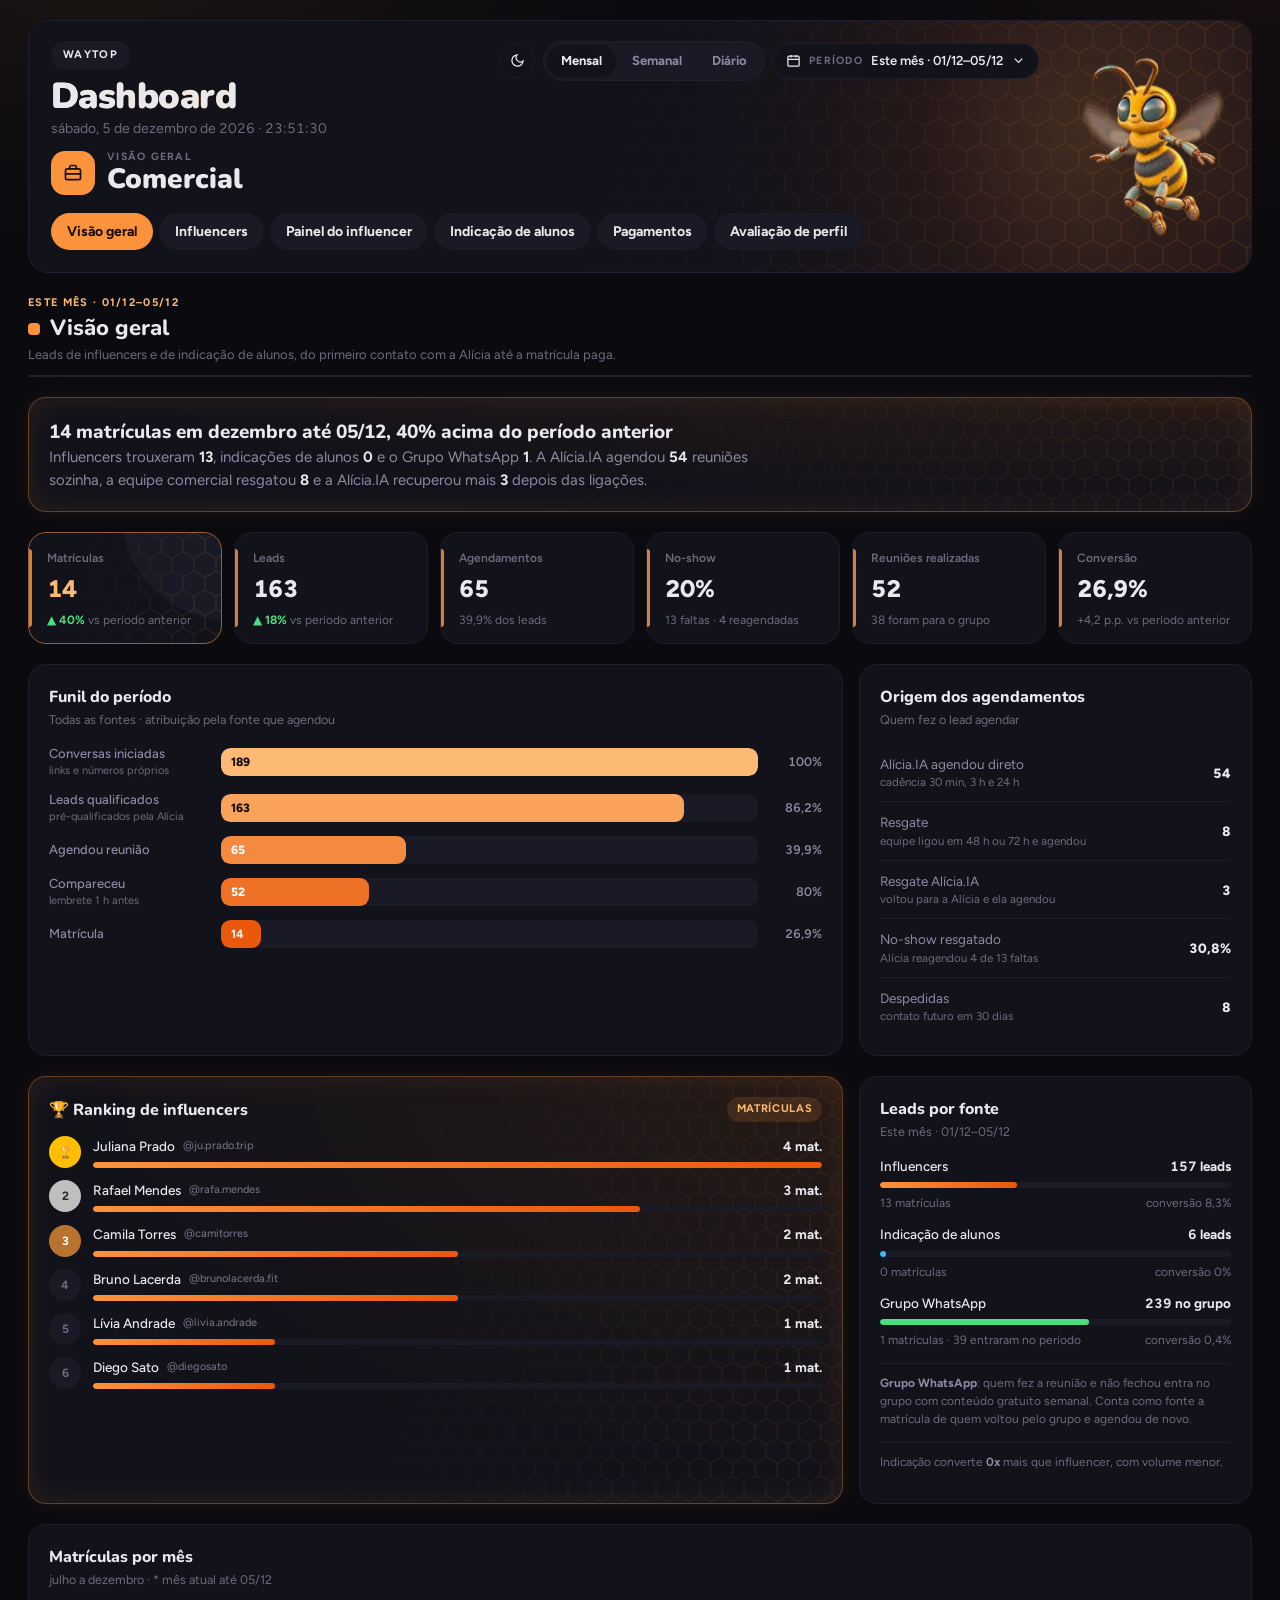
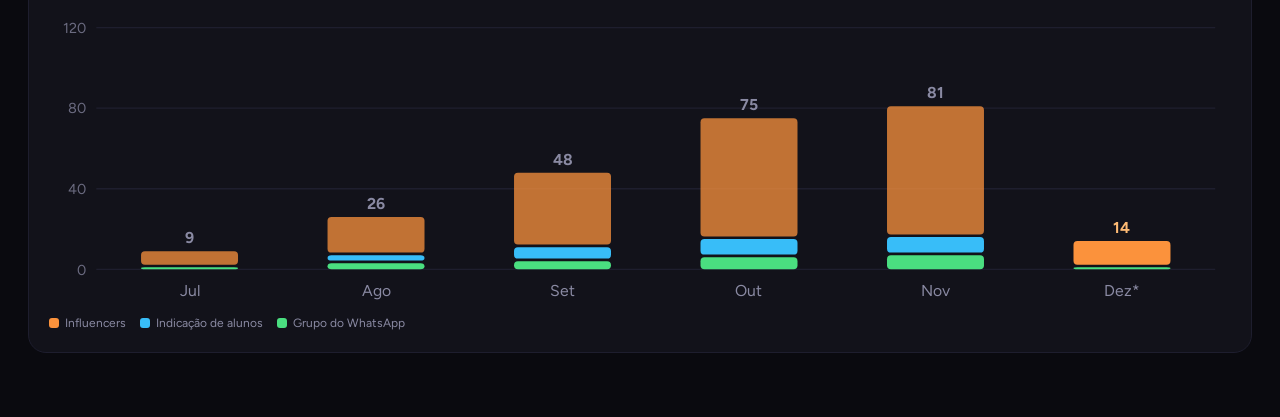
==== site/index.html @ 112ca5ef "Tema laranja: tom dos campos e da linha mais suave Co-Authored-By: Claude Opus 5.5 <noreply@anthropi" ====
<!doctype html>
<html lang="pt-BR">
<head>
<meta charset="utf-8">
<meta name="viewport" content="width=device-width,initial-scale=1">
<meta name="robots" content="noindex">
<title>Dashboard Comercial WAYTOP</title>
<link rel="stylesheet" href="https://fonts.googleapis.com/css2?family=Figtree:wght@400;500;600;700;800&family=Nunito:wght@700;800;900&display=swap">
<style>
/* Padrão do New Dashboard CDT v2 ("Painéis de gestão"), na variante laranja
   da seção Lista de Cobrança: paleta mel com laranja, Figtree (UI e números)
   + Nunito (títulos), cards brancos de 18px que sobem 3px no hover,
   hero com círculo decorativo e a Beerobot no canto direito.
   Modo dia: laranja escuro da primeira versão (padrão). Modo noite: lilás, pelo botão. */
:root{
  /* Modo dia: visual da primeira versão (escuro com laranja); fontes Figtree + Nunito nos dois modos */
  --bg:#0a0a0f; --card:#12121a; --card-2:#0f0f16; --fg:#e8e8ed; --ink:#e8e8ed;
  --muted:#6b6b80; --muted-2:#8a8aa3; --border:#1e1e2e; --border-2:#262638; --secondary:#1a1a26;
  --accent:#fb923c; --accent-2:#fdba74; --accent-deep:#ea580c; --on-accent:#1a0d00;
  --mel-1:#ffedd5; --mel-2:#fdba74; --mel-3:#fb923c; --mel-4:#f97316; --mel-5:#ea580c;
  --ok:#4ade80; --warn:#fbbf24; --bad:#f87171; --info:#38bdf8;
  --gold:hsl(45 100% 50%); --silver:hsl(0 0% 75%); --bronze:hsl(30 60% 45%);
  --shadow-lift:inset 0 0 31px rgb(251 146 60 / .10),0 0 24px rgb(251 146 60 / .10);
  --f-ui:'Figtree',system-ui,-apple-system,sans-serif;
  --f-display:'Nunito','Figtree',system-ui,sans-serif;
  --f-mono:'Figtree',system-ui,sans-serif;
  --glow-rgb:251 146 60; --glow2-rgb:234 88 12;
  --field-bg:color-mix(in srgb,var(--accent) 4%,var(--card-2)); --field-border:color-mix(in srgb,var(--accent) 14%,var(--border-2)); --row-hover:color-mix(in srgb,var(--accent) 7%,var(--secondary));
  color-scheme:dark;
}
/* (lilás) */
:root[data-theme="dark"]{
  --glow-rgb:167 139 250; --glow2-rgb:124 58 237;
  --field-bg:#181425; --field-border:#352d50; --row-hover:#1e1930;
  /* Modo noite: lilás */
  --bg:#0c0a12; --card:#14111d; --card-2:#181425; --fg:#f5f2fb; --ink:#e4d8ff;
  --muted:#a39cb8; --muted-2:#bdb6d2; --border:#2a2440; --border-2:#352d50; --secondary:#1e1930;
  --accent:#a78bfa; --accent-2:#c4b5fd; --accent-deep:#7c3aed; --on-accent:#1b1033;
  --mel-1:#ede9fe; --mel-2:#c4b5fd; --mel-3:#a78bfa; --mel-4:#8b5cf6; --mel-5:#7c3aed;
  --ok:#4ade80; --warn:#fbbf24; --bad:#f87171; --info:#38bdf8;
  --shadow-lift:0 18px 40px -18px rgba(0,0,0,.8),0 0 0 1px rgb(167 139 250 / .24),0 0 32px -8px rgb(167 139 250 / .28);
  color-scheme:dark}
*{box-sizing:border-box}
html,body{background:var(--bg)}
body{margin:0;color:var(--fg);font-family:var(--f-ui);font-size:15px;line-height:1.5;-webkit-font-smoothing:antialiased;overflow-x:hidden}
button,select{font:inherit;color:inherit}
:focus-visible{outline:3px solid var(--accent);outline-offset:3px}
.mono{font-family:var(--f-mono);font-variant-numeric:tabular-nums}

.page{max-width:1280px;margin:0 auto;padding-block:20px 64px;padding-left:max(16px,env(safe-area-inset-left,0px));padding-right:max(16px,env(safe-area-inset-right,0px));display:flex;flex-direction:column;gap:22px}
@media(min-width:640px){.page{padding-left:max(28px,env(safe-area-inset-left,0px));padding-right:max(28px,env(safe-area-inset-right,0px))}}
.wrap{display:flex;flex-direction:column;gap:20px}

/* ===== Hero (cabeçalho) ===== */
.hero-top{position:relative;background:var(--card);border:1px solid var(--border);border-radius:20px;padding:20px 22px;display:flex;flex-direction:column;gap:18px}
.hero-bg{position:absolute;inset:0;border-radius:20px;overflow:hidden;pointer-events:none;z-index:0}
.hero-bg::after{content:"";position:absolute;right:-260px;top:-300px;width:820px;height:820px;border-radius:50%;background:radial-gradient(closest-side,rgb(var(--glow-rgb) / .22),rgb(var(--glow2-rgb) / .09) 45%,rgb(var(--glow2-rgb) / .03) 70%,transparent 100%);pointer-events:none}
/* Favo (colmeia) do Dashboard CDT: hexágonos pintados na cor do brilho, sumindo à esquerda */
.hero-bg::before,.card.hot::before,.kpi.acc::after{content:"";position:absolute;inset:0;pointer-events:none;z-index:0;border-radius:inherit;
  -webkit-mask-image:var(--favo),linear-gradient(105deg,transparent 45%,#000 90%);mask-image:var(--favo),linear-gradient(105deg,transparent 45%,#000 90%);
  -webkit-mask-size:28px 48.5px,100% 100%;mask-size:28px 48.5px,100% 100%;-webkit-mask-composite:source-in;mask-composite:intersect}
.hero-bg::before{background-color:rgb(var(--glow-rgb) / .16)}
.card.hot::before{background-color:rgb(var(--glow-rgb) / .14);-webkit-mask-size:22px 38px,100% 100%;mask-size:22px 38px,100% 100%}
.kpi.acc::after{background-color:rgb(var(--glow-rgb) / .22);-webkit-mask-image:var(--favo),linear-gradient(100deg,transparent 25%,#000 95%);mask-image:var(--favo),linear-gradient(100deg,transparent 25%,#000 95%);-webkit-mask-size:22px 38px,100% 100%;mask-size:22px 38px,100% 100%}
.card.hot>*,.kpi.acc>*{position:relative;z-index:1}
:root{--favo:url("data:image/svg+xml,%3Csvg xmlns='http://www.w3.org/2000/svg' width='28' height='48.5' viewBox='0 0 28 48.5'%3E%3Cpath d='M14 0l14 8.08v16.17L14 32.33 0 24.25V8.08z M14 32.33v16.17' fill='none' stroke='%23000' stroke-width='1'/%3E%3C/svg%3E")}
body{background:radial-gradient(900px 520px at 8% -8%,rgb(var(--glow-rgb) / .08),transparent 62%),radial-gradient(760px 460px at 100% -4%,rgb(var(--glow2-rgb) / .06),transparent 60%),var(--bg);background-attachment:fixed}
.hero-title{background:linear-gradient(100deg,var(--mel-1),var(--mel-3) 45%,var(--mel-4));-webkit-background-clip:text;background-clip:text;color:transparent}
.hero-top>*:not(.hero-bg):not(.mascote){position:relative;z-index:1}
.hero-top>.hero-row:not(.x){z-index:3}
.hero-top>.mascote{position:absolute;right:10px;top:16px;height:118px;aspect-ratio:319/394;z-index:1;pointer-events:none;filter:drop-shadow(0 10px 14px rgb(0 0 0 / .18));user-select:none}
@media(min-width:640px){.hero-top>.mascote{right:16px;top:14px;height:160px}}
@media(min-width:1024px){.hero-top>.mascote{right:24px;top:calc(50% - 92px);height:184px}}
.hero-row{display:flex;flex-direction:column;gap:14px;padding-right:96px}
@media(min-width:640px){.hero-row{padding-right:150px}}
@media(min-width:1180px){.hero-row{flex-direction:row;justify-content:space-between;align-items:flex-start;padding-right:190px}}
.brandtag{align-self:flex-start;display:inline-flex;align-items:center;gap:8px;border-radius:14px;background:var(--secondary);padding:6px 12px;font-size:11px;font-weight:700;letter-spacing:.12em;text-transform:uppercase;color:var(--ink)}
.hero-title{margin:8px 0 2px;font-family:var(--f-display);font-weight:900;font-size:clamp(1.5rem,4vw,2.25rem);letter-spacing:-.015em;line-height:1.08;color:var(--ink)}
.hero-sub{margin:0;color:var(--muted);font-size:14px}.tabnum{font-variant-numeric:tabular-nums}
.hero-unit{margin-top:12px;display:flex;align-items:center;gap:12px;min-width:0}
.hu-ico{width:44px;height:44px;flex:none;display:grid;place-items:center;border-radius:14px;background:var(--accent);color:var(--on-accent)}.hu-ico svg{width:20px;height:20px}
.hu-txt{display:flex;flex-direction:column;min-width:0}.hu-txt small{font-size:10.5px;font-weight:700;letter-spacing:.12em;text-transform:uppercase;color:var(--muted);line-height:1}
.hu-txt b{font-family:var(--f-display);font-weight:900;line-height:1.15;color:var(--fg);font-size:clamp(1.25rem,2.6vw,1.75rem)}
.hero-actions{display:flex;flex-wrap:wrap;gap:8px;align-items:center}
.btn{display:inline-flex;align-items:center;gap:6px;height:36px;padding:0 14px;border-radius:999px;border:1px solid var(--border);background:var(--card);font-size:13px;font-weight:600;cursor:pointer}
.btn:hover{background:var(--secondary)}
.btn svg{width:15px;height:15px}
.navpills{display:flex;gap:6px;overflow-x:auto;margin:0 -4px;padding:0 4px 2px}
@media(min-width:1024px){.navpills{margin-right:190px}}
.navpills a{padding:8px 16px;border-radius:999px;font-size:14px;font-weight:700;white-space:nowrap;text-decoration:none;background:var(--secondary);color:var(--ink);transition:background .15s}
.navpills a:hover{background:color-mix(in srgb,var(--accent) 20%,var(--secondary))}
.navpills a.on{background:var(--accent);color:var(--on-accent)}

.demo{display:flex;align-items:center;gap:10px;flex-wrap:wrap;border:1px dashed color-mix(in srgb,var(--warn) 60%,transparent);background:color-mix(in srgb,var(--warn) 8%,transparent);color:var(--warn);border-radius:14px;padding:8px 14px;font-size:13px}
.demo b{font-size:11px;letter-spacing:.12em;text-transform:uppercase}

/* ===== Cabeçalho de bloco ===== */
.head{display:flex;justify-content:space-between;align-items:flex-end;gap:10px;flex-wrap:wrap;border-bottom:2px solid var(--border);padding-bottom:10px}
.eyebrow{font-size:11px;font-weight:700;letter-spacing:.12em;text-transform:uppercase;color:var(--accent-2)}
h1{margin:4px 0 0;display:flex;align-items:center;gap:10px;font-family:var(--f-display);font-weight:800;font-size:22px;line-height:1.15;text-wrap:balance;color:var(--fg)}
h1::before{content:"";width:12px;height:12px;border-radius:4px;background:var(--accent);flex:none}
.sub{color:var(--muted);margin:4px 0 0;font-size:13px}
.pill-tabs{display:inline-flex;gap:2px;background:var(--secondary);border-radius:999px;padding:3px}
.pill-tabs button{background:none;border:0;font-size:13px;font-weight:700;padding:6px 14px;border-radius:999px;color:var(--ink);cursor:pointer}
.pill-tabs button.on{background:var(--accent);color:var(--on-accent)}

/* ===== Cards ===== */
.card{position:relative;overflow:hidden;background:var(--card);border:1px solid var(--border);border-radius:18px;padding:20px;min-width:0;transition:border-color .18s ease,box-shadow .18s ease}
.card:hover{border-color:var(--accent);box-shadow:var(--shadow-lift)}
.card.hot{border-color:color-mix(in srgb,var(--accent) 35%,transparent);box-shadow:inset 0 0 31px color-mix(in srgb,var(--accent) 10%,transparent),0 0 24px color-mix(in srgb,var(--accent) 8%,transparent);background:radial-gradient(ellipse at top right,color-mix(in srgb,var(--accent) 13%,transparent) 0%,var(--card) 70%)}
.card-h{display:flex;align-items:center;justify-content:space-between;gap:12px;margin-bottom:14px;flex-wrap:wrap}
.card-h h2{margin:0;display:flex;align-items:center;gap:8px;font-family:var(--f-display);font-size:16px;font-weight:800}
.card-h p{margin:2px 0 0;font-size:12.5px;color:var(--muted)}
.tag{font-size:11px;font-weight:700;letter-spacing:.06em;text-transform:uppercase;padding:4px 10px;border-radius:999px;background:var(--secondary);color:var(--ink);white-space:nowrap}
.tag.acc{background:color-mix(in srgb,var(--accent) 14%,transparent);color:var(--accent-2)}
.tag.ok{background:color-mix(in srgb,var(--ok) 14%,transparent);color:var(--ok)}
.tag.warn{background:color-mix(in srgb,var(--warn) 16%,transparent);color:var(--warn)}
.tag.bad{background:color-mix(in srgb,var(--bad) 14%,transparent);color:var(--bad)}

.grid{display:grid;gap:16px;grid-template-columns:1fr}
@media(min-width:720px){.g2{grid-template-columns:1fr 1fr}.g3{grid-template-columns:repeat(3,1fr)}}
@media(min-width:1080px){.g-main{grid-template-columns:1.35fr .65fr}.g-main-r{grid-template-columns:.8fr 1.2fr}}

/* ===== KPI card ===== */
@keyframes fade-slide-up{from{opacity:.001;transform:translateY(8px)}to{opacity:1;transform:none}}
.kpis{display:grid;gap:12px;grid-template-columns:repeat(2,minmax(0,1fr))}
@media(min-width:720px){.kpis{grid-template-columns:repeat(3,minmax(0,1fr))}}
@media(min-width:1080px){.kpis.six{grid-template-columns:repeat(6,minmax(0,1fr))}}
.kpi{position:relative;overflow:hidden;background:var(--card);border:1px solid var(--border);border-radius:18px;padding:16px 16px 14px 18px;display:flex;flex-direction:column;gap:4px;min-width:0;transition:transform .18s ease,box-shadow .18s ease,border-color .18s ease}
.kpi::before{content:"";position:absolute;left:0;top:16px;bottom:16px;width:3px;border-radius:0 3px 3px 0;background:var(--accent);opacity:.85}
.kpi:hover{transform:translateY(-3px);border-color:var(--accent);box-shadow:var(--shadow-lift)}
.kpi .l{font-size:12px;font-weight:600;color:var(--muted)}
.kpi .v{font-family:var(--f-mono);font-size:24px;font-weight:800;letter-spacing:-.01em;font-variant-numeric:tabular-nums;color:var(--fg)}
.kpi .d{font-size:12px;color:var(--muted)}
.kpi .d .up{color:var(--ok);font-weight:700}.kpi .d .dn{color:var(--bad);font-weight:700}
.kpi.acc{background:radial-gradient(circle at 105% -20%,var(--secondary) 0 45%,transparent 46%),var(--card);border-color:color-mix(in srgb,var(--accent) 55%,var(--border))}
.kpi.acc .v{color:var(--accent-2)}
@media(prefers-reduced-motion:no-preference){.kpi{animation:fade-slide-up .5s ease both}}

/* Destaque do mês */
.hero{display:flex;flex-direction:column;gap:6px}
.hero h2{margin:0;font-family:var(--f-display);font-size:19px;font-weight:800;text-wrap:balance}
.hero p{margin:0;color:var(--muted-2);max-width:72ch}
.hero p b{color:var(--fg);font-weight:700}

/* ===== Ranking (UnitRankingCard) ===== */
.rank{display:flex;flex-direction:column;gap:12px}
.row{display:flex;align-items:center;gap:12px}
.pos{flex:0 0 32px;height:32px;border-radius:50%;display:grid;place-items:center;font-size:12px;font-weight:700;background:var(--secondary);color:var(--muted)}
.pos.g{background:var(--gold);color:#3a2a00}.pos.s{background:var(--silver);color:#2a2a2a}.pos.b{background:var(--bronze);color:#fff}
.rbody{flex:1;min-width:0}
.line{display:flex;align-items:center;justify-content:space-between;gap:8px;margin-bottom:6px}
.name{display:flex;align-items:center;gap:8px;min-width:0;font-size:13.5px;font-weight:500}
.name .n{white-space:nowrap;overflow:hidden;text-overflow:ellipsis}
.name .h{font-size:11px;color:var(--muted);white-space:nowrap}
.val{font-family:var(--f-mono);font-variant-numeric:tabular-nums;font-size:13.5px;font-weight:700;white-space:nowrap}
.bar{height:6px;border-radius:999px;background:var(--secondary);overflow:hidden}
.bar i{display:block;height:100%;border-radius:999px;background:linear-gradient(90deg,var(--mel-3),var(--mel-5))}
.bar i.alt{background:var(--info)}.bar i.grp{background:var(--ok)}

/* ===== Funil ===== */
.funnel{display:flex;flex-direction:column;gap:10px}
.fstep{display:grid;grid-template-columns:minmax(0,160px) 1fr auto;gap:12px;align-items:center}
.fstep .fl{font-size:13px;color:var(--muted-2);font-weight:500}
.fstep .fl small{display:block;font-size:11px;color:var(--muted);font-weight:400}
.fstep .fb{height:28px;background:var(--secondary);border-radius:9px;overflow:hidden;position:relative}
.fstep .fb i{position:absolute;inset:0 auto 0 0;border-radius:9px;background:linear-gradient(90deg,var(--mel-5),var(--mel-3))}
.fstep .fb em{position:absolute;left:10px;top:50%;transform:translateY(-50%);font-style:normal;font-size:12px;font-weight:800;color:#ffffff}
.fstep .fv{font-size:12.5px;font-weight:600;color:var(--muted-2);min-width:52px;text-align:right;font-variant-numeric:tabular-nums}
@media(max-width:520px){.fstep{grid-template-columns:1fr auto}.fstep .fb{grid-column:1/-1;order:3}}

.stat-list{display:flex;flex-direction:column}
.stat-list .it{display:flex;justify-content:space-between;align-items:center;gap:10px;padding:10px 0;border-bottom:1px solid var(--border);font-size:13.5px}
.stat-list .it:last-child{border-bottom:0}
.stat-list .it span{color:var(--muted-2)}
.stat-list .it small{display:block;font-size:11.5px;color:var(--muted)}
.stat-list .it b{font-weight:800}

.tbl-wrap{overflow-x:auto;margin:0 -4px}
table{width:100%;border-collapse:collapse;font-size:13px;min-width:620px}
th{font-size:11px;letter-spacing:.08em;text-transform:uppercase;color:var(--muted);font-weight:700;text-align:left;padding:8px;border-bottom:2px solid var(--border);white-space:nowrap}
td{padding:10px 8px;border-bottom:1px solid var(--border);vertical-align:middle}
td.num,th.num{text-align:right;font-variant-numeric:tabular-nums}
tr:last-child td{border-bottom:0}
tbody tr:hover td{background:color-mix(in srgb,var(--row-hover) 60%,transparent)}
tfoot td{border-top:2px solid var(--border);font-weight:800}
.who b{display:block;font-weight:600}.who small{font-size:11px;color:var(--muted)}

.chart svg{width:100%;height:auto;display:block}
.legend{display:flex;gap:14px;flex-wrap:wrap;font-size:12px;color:var(--muted-2);margin-top:8px}
.legend i{display:inline-block;width:10px;height:10px;border-radius:3px;margin-right:6px;vertical-align:-1px}

.chk{display:flex;flex-direction:column;gap:8px}
.ia .card-h h2 .ia-ic{display:inline-grid;place-items:center;width:24px;height:24px;border-radius:8px;background:var(--accent);color:var(--on-accent);font-size:13px}
.wk-nav{display:flex;align-items:center;gap:6px;background:var(--secondary);border:1px solid var(--border);border-radius:999px;padding:3px}
.wk-nav button{width:28px;height:28px;border-radius:999px;border:0;background:transparent;color:var(--fg);font-size:18px;line-height:1;cursor:pointer}
.wk-nav button:hover:not(:disabled){background:var(--card)}.wk-nav button:disabled{opacity:.3;cursor:default}
.wk-nav span{font-size:12.5px;font-weight:700;min-width:104px;text-align:center;font-variant-numeric:tabular-nums}
.ia-grid{display:grid;gap:22px}@media(min-width:960px){.ia-grid{grid-template-columns:1fr 1fr}}
.ia-sub{font-size:11px;font-weight:800;letter-spacing:.08em;text-transform:uppercase;color:var(--muted);margin-bottom:10px}
.ia-stats{display:grid;grid-template-columns:repeat(3,1fr);gap:8px}
.ia-stats .s{background:var(--card-2);border:1px solid var(--border);border-radius:12px;padding:10px 12px;min-width:0}
.ia-stats .s .l{display:block;font-size:11.5px;color:var(--muted)}
.ia-stats .s .v{display:block;font-family:var(--f-mono);font-size:20px;font-weight:800;font-variant-numeric:tabular-nums}
.ia-stats .s .d{display:block;font-size:11px;color:var(--muted)}
.up{color:var(--ok);font-weight:700}.dn{color:var(--bad);font-weight:700}
.ia-spark{display:flex;align-items:flex-end;gap:6px;height:84px;margin:14px 0 4px;padding-top:14px}
.ia-spark .b{flex:1;display:flex;flex-direction:column;align-items:center;gap:4px;height:100%;justify-content:flex-end;min-width:0}
.ia-spark .b i{display:block;flex:none;width:100%;max-width:34px;border-radius:6px 6px 3px 3px;background:var(--secondary);position:relative}
.ia-spark .b.cur i{background:var(--accent)}
.ia-spark .b i em{position:absolute;top:-15px;left:0;right:0;text-align:center;font-style:normal;font-size:10.5px;font-weight:700;color:var(--muted-2)}
.ia-spark .b span{font-size:10px;color:var(--muted)}
.ia-txt{display:flex;flex-direction:column;gap:8px;margin-top:12px}
.ia-txt p{margin:0;font-size:13.5px;line-height:1.55;color:var(--muted-2);padding-left:14px;border-left:2px solid var(--border-2)}
.ia-txt p b{color:var(--fg)}
.ia-txt p.k{border-left-color:var(--accent)}
.ia-tips{display:flex;flex-direction:column;gap:10px}
.tip{background:var(--card-2);border:1px solid var(--border);border-radius:14px;padding:12px 14px}
.tip .th{display:flex;align-items:center;justify-content:space-between;gap:8px;margin-bottom:6px;flex-wrap:wrap}
.tip .who{display:flex;align-items:center;gap:8px;font-size:12.5px;font-weight:700}
.tip .av{width:26px;height:26px;border-radius:50%;display:grid;place-items:center;font-size:11px;font-weight:800;background:color-mix(in srgb,var(--accent) 22%,transparent);color:var(--accent-2)}
.tip p{margin:0;font-size:13.5px;line-height:1.55;color:var(--muted-2)}
.tip p b{color:var(--fg)}
.tip .tf{display:flex;align-items:center;justify-content:space-between;gap:10px;margin-top:8px;font-size:11.5px;color:var(--muted)}
.tip .tf button{white-space:nowrap;border:1px solid var(--border-2);background:transparent;color:var(--muted-2);border-radius:999px;padding:4px 10px;font:inherit;font-weight:700;cursor:pointer}
.tip .tf button[aria-pressed="true"]{background:var(--accent);border-color:var(--accent);color:var(--on-accent)}
.chk .c{display:flex;align-items:center;gap:10px;font-size:13.5px;padding:10px 12px;background:var(--card-2);border:1px solid var(--border);border-radius:12px}
.chk .c .dot{width:8px;height:8px;border-radius:50%;flex:0 0 auto}
.chk .c .x{margin-left:auto;font-weight:700;font-size:12.5px}
.dot.ok{background:var(--ok)}.dot.warn{background:var(--warn)}.dot.bad{background:var(--bad)}

.ring{display:flex;align-items:center;gap:16px}
.ring svg{flex:0 0 auto}
.ring .rt b{display:block;font-family:var(--f-display);font-size:22px;font-weight:900}
.ring .rt span{font-size:12.5px;color:var(--muted-2)}

.av-form{display:grid;gap:12px 14px;grid-template-columns:1fr;align-items:start}@media(min-width:620px){.av-form{grid-template-columns:1fr 1fr}}@media(min-width:1000px){.av-form{grid-template-columns:repeat(4,1fr)}}
.av-form label{display:flex;flex-direction:column;gap:6px;font-size:12px;font-weight:600;color:var(--muted-2)}
.av-form label small{font-size:11px;font-weight:500;color:var(--muted)}
.av-form input{height:38px;background:var(--field-bg);border:1px solid var(--field-border);border-radius:10px;padding:0 12px;color:var(--fg);font:inherit;font-size:14px;font-weight:600}
.av-form input:focus{outline:2px solid var(--accent);outline-offset:1px;border-color:transparent}
.av-res{grid-column:1/-1;display:flex;align-items:center;gap:14px;flex-wrap:wrap;background:var(--card-2);border:1px dashed var(--border-2);border-radius:14px;padding:12px 14px;font-size:13px;color:var(--muted-2)}
.av-res .score{display:inline-grid;place-items:center;font-size:20px;line-height:1;padding:8px 12px}
.av-res .parts{display:flex;gap:14px;flex-wrap:wrap}.av-res .parts b{color:var(--fg)}
.av-res .act{margin-left:auto;display:flex;gap:8px}
.av-res .btn.pri{background:var(--accent);border-color:var(--accent);color:var(--on-accent)}
.av-res .btn:disabled{opacity:.45;cursor:default}
.x-del{border:0;background:transparent;color:var(--muted);cursor:pointer;font-size:16px;padding:0 4px}.x-del:hover{color:var(--bad)}
.login{display:flex;align-items:center;gap:10px;flex-wrap:wrap;background:var(--card);border:1px solid var(--border);border-radius:14px;padding:10px 14px}
.login label{font-size:13px;color:var(--muted-2);font-weight:600}
.login select{background:var(--secondary);border:1px solid var(--border);border-radius:999px;padding:6px 12px;font-size:13px;font-weight:600;max-width:100%}
.login .lk{font-size:12px;color:var(--muted);margin-left:auto}

.journey{display:flex;gap:4px;align-items:center}
.journey i{width:22px;height:6px;border-radius:99px;background:var(--secondary)}
.journey i.on{background:var(--accent)}
.journey i.lost{background:var(--bad)}

.score{display:inline-grid;place-items:center;width:38px;height:24px;border-radius:8px;font-size:12.5px;font-weight:800}
.ped-form{display:flex;gap:8px;flex-wrap:wrap;margin-bottom:10px}.ped-form input{flex:1 1 220px;height:38px;background:var(--field-bg);border:1px solid var(--field-border);border-radius:10px;padding:0 12px;color:var(--fg);font:inherit;font-size:14px;font-weight:600}
.ped-form input:focus{outline:2px solid var(--accent);outline-offset:1px;border-color:transparent}
.btn.pri{background:var(--accent);border-color:var(--accent);color:var(--on-accent)}.btn:disabled{opacity:.45;cursor:default}.btn.sm{height:30px;padding:0 11px;font-size:12px}
.ped-msg:empty{display:none}.ped-msg{display:flex;gap:8px;align-items:center;flex-wrap:wrap;margin-bottom:10px;font-size:13px;color:var(--muted-2)}.ped-msg code{background:var(--card-2);border:1px solid var(--border-2);border-radius:8px;padding:6px 10px;font-size:12px;word-break:break-all}
#tbl-ped td .acts{display:flex;gap:6px;justify-content:flex-end;flex-wrap:wrap}
.ig-det{border:1px solid var(--border-2);background:var(--card-2);border-radius:14px;padding:14px;margin-bottom:14px}
.ig-top{display:flex;gap:12px;align-items:center;margin-bottom:12px}.ig-top img{width:52px;height:52px;border-radius:50%;object-fit:cover;background:var(--secondary)}.ig-top b{font-size:16px}.ig-top p{margin:2px 0 0;font-size:12px;color:var(--muted-2);white-space:pre-line}
.ig-stats{display:grid;gap:8px;grid-template-columns:repeat(2,minmax(0,1fr))}@media(min-width:720px){.ig-stats{grid-template-columns:repeat(4,minmax(0,1fr))}}@media(min-width:1080px){.ig-stats{grid-template-columns:repeat(6,minmax(0,1fr))}}
.ig-stats div{background:var(--card);border:1px solid var(--border);border-radius:12px;padding:9px 11px;min-width:0}.ig-stats span{display:block;font-size:11px;color:var(--muted);font-weight:600}.ig-stats b{font-size:15px;font-variant-numeric:tabular-nums;overflow-wrap:anywhere}
.cid-wrap{position:relative;padding:0!important;border:0!important;background:none!important}
.cid-btn{width:100%;height:100%;text-align:left;background:var(--card);border:1px solid var(--border);border-radius:12px;padding:9px 11px;cursor:pointer;color:var(--fg);font:inherit}
.cid-btn:hover,.cid-btn[aria-expanded="true"]{border-color:var(--accent)}
.cid-btn b{display:flex;align-items:center;gap:6px;font-size:15px}.cid-btn b em{font-style:normal;font-size:12px;color:var(--muted-2);font-weight:600}.cid-btn svg{width:14px;height:14px;margin-left:auto;flex:none;transition:transform .15s}.cid-btn[aria-expanded="true"] svg{transform:rotate(180deg)}
.ig-stats .cid-menu{position:absolute;z-index:30;top:calc(100% + 6px);right:0;width:min(280px,86vw);max-height:min(60vh,360px);overflow-y:auto;background:var(--card);border:1px solid var(--border-2);border-radius:14px;padding:6px;box-shadow:0 18px 40px rgb(0 0 0 / .35)}
.cid-menu[hidden]{display:none}
.ig-stats .cid-it{background:none;border:0;display:flex;align-items:center;gap:10px;padding:8px 10px;border-radius:10px}.ig-stats .cid-it:hover{background:var(--secondary)}
.ig-stats .cid-it>div{flex:1;min-width:0;position:relative;padding:0 0 5px;background:none;border:0;border-radius:0}.ig-stats .cid-n{display:inline}.cid-it b{display:block;font-size:13px;white-space:nowrap;overflow:hidden;text-overflow:ellipsis}.cid-it small{display:block;font-size:11px;color:var(--muted)}
.cid-it i{position:absolute;left:0;bottom:0;height:3px;border-radius:2px;background:var(--accent);opacity:.7}
.cid-it em{font-style:normal;font-size:12px;font-weight:700;font-variant-numeric:tabular-nums;color:var(--fg)}
.cid-n{width:20px;font-size:11px;color:var(--muted);font-weight:700;text-align:right}
tr.clk{cursor:pointer}tr.clk:hover td{background:color-mix(in srgb,var(--accent) 6%,transparent)}tr.aberto td{background:color-mix(in srgb,var(--accent) 10%,transparent)}
.det-row>td{padding:0 0 12px!important;background:none!important}.det-row .ig-det{margin:0}
.ig-det h3{font-size:13px;margin:14px 0 6px;color:var(--muted-2)}
.note{font-size:12px;color:var(--muted);border-top:1px solid var(--border);padding-top:10px;margin-top:14px}
.note b{color:var(--muted-2);font-weight:700}

/* ===== Período ===== */
.gran{display:inline-flex;gap:2px;background:var(--secondary);border:1px solid var(--border);border-radius:999px;padding:3px}
.gran button{background:none;border:0;font-size:13px;font-weight:700;padding:6px 14px;border-radius:999px;color:var(--muted-2);cursor:pointer}
.gran button.on{background:var(--card);color:var(--fg);box-shadow:0 1px 3px rgb(0 0 0 / .12)}
.dpw{position:relative}
.dp-btn{display:inline-flex;align-items:center;gap:8px;height:36px;padding:0 12px;border-radius:999px;border:1px solid var(--border);background:var(--card);font-size:13px;font-weight:600;cursor:pointer}
.dp-btn:hover{background:var(--secondary)}
.dp-btn small{font-size:10.5px;font-weight:700;letter-spacing:.12em;text-transform:uppercase;color:var(--muted)}
.dp-btn svg{width:15px;height:15px}
.dp{position:absolute;right:0;top:calc(100% + 8px);z-index:20;display:flex;background:var(--card);border:1px solid var(--border);border-radius:18px;box-shadow:0 24px 48px -16px rgb(0 0 0 / .35);overflow:hidden;width:min(560px,calc(100vw - 32px))}
@media(max-width:1179px){.dp{left:0;right:auto}}
@media(max-width:640px){.dp{position:fixed;left:16px;right:16px;top:72px;width:auto;max-height:calc(100vh - 96px);overflow:auto}}
@media(max-width:560px){.dp{flex-direction:column}}
.dp-presets{display:flex;flex-direction:column;gap:2px;padding:10px;border-right:1px solid var(--border);min-width:170px}
@media(max-width:560px){.dp-presets{border-right:0;border-bottom:1px solid var(--border);flex-direction:row;flex-wrap:wrap}}
.dp-presets button{display:flex;align-items:center;justify-content:space-between;gap:8px;text-align:left;background:none;border:0;border-radius:10px;padding:8px 10px;font-size:13.5px;cursor:pointer;color:var(--fg)}
.dp-presets button:hover{background:var(--secondary)}
.dp-presets button.on{background:var(--accent);color:var(--on-accent);font-weight:700}
.dp-presets button svg{width:14px;height:14px}
.dp-hint{margin-top:8px;font-size:11.5px;color:var(--muted);padding:0 10px;max-width:170px}
.dp-hint b{display:block;font-size:10.5px;letter-spacing:.12em;text-transform:uppercase;margin-bottom:2px}
.dp-cal{flex:1;padding:12px 14px;display:flex;flex-direction:column;gap:8px;min-width:0}
.dp-nav{display:flex;align-items:center;justify-content:space-between}
.dp-nav b{font-family:var(--f-display);font-weight:800;font-size:15px}
.dp-nav button{width:30px;height:30px;border-radius:50%;border:1px solid var(--border);background:var(--card);cursor:pointer;display:grid;place-items:center}
.dp-nav button svg{width:14px;height:14px}
.dp-sem,.dp-dias{display:grid;grid-template-columns:repeat(7,1fr);gap:3px;text-align:center}
.dp-sem span{font-size:11px;color:var(--muted);font-weight:600}
.dp-dias button{height:32px;border:0;border-radius:999px;background:none;font-size:13px;cursor:pointer;color:var(--fg);font-variant-numeric:tabular-nums}
.dp-dias button:hover:not(:disabled){background:var(--secondary)}
.dp-dias button.out{color:var(--muted)}
.dp-dias button.fut{color:var(--border-2);cursor:default}
.dp-dias button.hoje{box-shadow:inset 0 0 0 1px var(--accent)}
.dp-dias button.in{background:color-mix(in srgb,var(--accent) 22%,transparent);font-weight:700}
.dp-dias button.ini,.dp-dias button.fim{background:var(--accent);color:var(--on-accent)}
.dp-foot{display:flex;align-items:center;gap:8px;border-top:1px solid var(--border);padding-top:8px;margin-top:auto}
.dp-foot span{font-size:12px;color:var(--muted);margin-right:auto}
.dp-foot button{border:0;border-radius:999px;padding:7px 14px;font-size:13px;font-weight:700;cursor:pointer;background:none;color:var(--fg)}
.dp-foot #dp-ok{background:var(--accent);color:var(--on-accent)}
.dp-foot #dp-ok:disabled{opacity:.45;cursor:default}
section[hidden],.dp[hidden]{display:none!important}
@media(prefers-reduced-motion:no-preference){.bar i,.fstep .fb i{transition:width .6s ease-out}}
@media(prefers-reduced-motion:reduce){.card,.kpi{transition:none}.kpi:hover{transform:none}}
</style>

<div class="page">
  <header class="hero-top"><div class="hero-bg"></div>
    <img class="mascote" src="beerobot.webp" alt="" aria-hidden="true" draggable="false" decoding="async">
    <div class="hero-row">
      <div>
        <span class="brandtag">WAYTOP</span>
        <p class="hero-title">Dashboard</p>
        <p class="hero-sub tabnum" id="hero-relogio">&nbsp;</p>
        <div class="hero-unit"><span class="hu-ico"><svg viewBox="0 0 24 24" fill="none" stroke="currentColor" stroke-width="2" stroke-linecap="round" stroke-linejoin="round"><rect x="3" y="7" width="18" height="13" rx="2"/><path d="M8 7V5a2 2 0 0 1 2-2h4a2 2 0 0 1 2 2v2M3 13h18"/></svg></span><span class="hu-txt"><small>Visão geral</small><b>Comercial</b></span></div>
      </div>
      <div class="hero-actions">
        <button class="btn" id="theme-btn" type="button" aria-label="Alternar modo dia e noite" title="Alternar modo dia e noite" style="width:36px;padding:0;justify-content:center"><svg id="theme-ico" viewBox="0 0 24 24" fill="none" stroke="currentColor" stroke-width="2"></svg><span id="theme-lbl" hidden></span></button>
        <div class="gran" id="gran" role="group" aria-label="Granularidade"><button type="button" data-k="mes">Mensal</button><button type="button" data-k="semana">Semanal</button><button type="button" data-k="hoje">Diário</button></div>
        <div class="dpw">
          <button class="dp-btn" id="dp-btn" type="button" aria-haspopup="dialog" aria-expanded="false"><svg viewBox="0 0 24 24" fill="none" stroke="currentColor" stroke-width="2"><rect x="3" y="5" width="18" height="16" rx="2"/><path d="M3 10h18M8 3v4M16 3v4"/></svg><small>Período</small><span data-periodo></span><svg viewBox="0 0 24 24" fill="none" stroke="currentColor" stroke-width="2"><path d="M6 9l6 6 6-6"/></svg></button>
          <div class="dp" id="dp" role="dialog" aria-label="Escolher período" hidden>
            <div class="dp-presets" id="dp-presets"></div>
            <div class="dp-cal">
              <div class="dp-nav"><button type="button" id="dp-prev" aria-label="Mês anterior"><svg viewBox="0 0 24 24" fill="none" stroke="currentColor" stroke-width="2.5"><path d="M15 18l-6-6 6-6"/></svg></button><b id="dp-mes"></b><button type="button" id="dp-next" aria-label="Próximo mês"><svg viewBox="0 0 24 24" fill="none" stroke="currentColor" stroke-width="2.5"><path d="M9 18l6-6-6-6"/></svg></button></div>
              <div class="dp-sem"><span>dom</span><span>seg</span><span>ter</span><span>qua</span><span>qui</span><span>sex</span><span>sáb</span></div>
              <div class="dp-dias" id="dp-dias"></div>
              <div class="dp-foot"><span id="dp-resumo"></span><button type="button" id="dp-cancel">Cancelar</button><button type="button" id="dp-ok">Aplicar</button></div>
            </div>
          </div>
        </div>
      </div>
    </div>
    <nav class="navpills" id="nav">
      <a href="#geral" data-v="geral">Visão geral</a>
      <a href="#influencers" data-v="influencers">Influencers</a>
      <a href="#painel" data-v="painel">Painel do influencer</a>
      <a href="#indicacoes" data-v="indicacoes">Indicação de alunos</a>
      <a href="#pagamentos" data-v="pagamentos">Pagamentos</a>
      <a href="#avaliacao" data-v="avaliacao">Avaliação de perfil</a>
    </nav>
  </header>

  <main>
    <div class="wrap">


      <!-- ================= VISÃO GERAL ================= -->
      <section id="v-geral" data-view="geral">
        <div class="wrap" style="padding:0">
          <div class="head">
            <div><div class="eyebrow" data-periodo></div><h1>Visão geral</h1><p class="sub">Leads de influencers e de indicação de alunos, do primeiro contato com a Alícia até a matrícula paga.</p></div>
          </div>

          <div class="card hot hero">
            <div>
              <h2 id="hl-title"></h2>
              <p id="hl-text"></p>
            </div>
          </div>

          <div class="kpis six" id="kpis-geral"></div>

          <div class="grid g-main">
            <div class="card">
              <div class="card-h"><div><h2>Funil do período</h2><p>Todas as fontes · atribuição pela fonte que agendou</p></div></div>
              <div class="funnel" id="funnel-geral"></div>
            </div>
            <div class="card">
              <div class="card-h"><div><h2>Origem dos agendamentos</h2><p>Quem fez o lead agendar</p></div></div>
              <div class="stat-list" id="resgates"></div>
            </div>
          </div>

          <div class="grid g-main">
            <div class="card hot">
              <div class="card-h"><h2>🏆 Ranking de influencers</h2><span class="tag acc">matrículas</span></div>
              <div class="rank" id="rank-geral"></div>
            </div>
            <div class="card">
              <div class="card-h"><div><h2>Leads por fonte</h2><p data-periodo></p></div></div>
              <div id="fontes"></div>
            </div>
          </div>

          <div class="card">
            <div class="card-h"><div><h2>Matrículas por mês</h2><p id="chart-sub"></p></div></div>
            <div class="chart" id="chart-mes"></div>
            <div class="legend"><span><i style="background:var(--accent)"></i>Influencers</span><span><i style="background:var(--info)"></i>Indicação de alunos</span><span><i style="background:var(--ok)"></i>Grupo do WhatsApp</span></div>
          </div>
        </div>
      </section>

      <!-- ================= INFLUENCERS ================= -->
      <section id="v-influencers" data-view="influencers" hidden>
        <div class="wrap" style="padding:0">
          <div class="head"><div><div class="eyebrow" data-periodo></div><h1>Influencers</h1><p class="sub">Funil, entregas e custo por matrícula de cada influencer ativo.</p></div></div>
          <div class="kpis" id="kpis-inf"></div>
          <div class="card">
            <div class="card-h"><div><h2>Desempenho por influencer</h2><p>Clique numa linha para abrir o painel individual</p></div></div>
            <div class="tbl-wrap"><table id="tbl-inf"></table></div>
            <p class="note" id="nota-inf"></p>
          </div>
          <div class="grid g2">
            <div class="card">
              <div class="card-h"><div><h2>Stories x Reels</h2><p>Cliques no link por formato</p></div></div>
              <div class="rank" id="formatos"></div>
            </div>
            <div class="card">
              <div class="card-h"><div><h2>Melhor horário de postagem</h2><p>Inícios de conversa por faixa de horário do post</p></div></div>
              <div class="rank" id="horarios"></div>
            </div>
          </div>
          <div class="card">
            <div class="card-h"><div><h2>Rede de indicação entre influencers</h2><p>Comissão em duas camadas: direta e indireta</p></div><span class="tag warn">valor indireto a definir</span></div>
            <div class="stat-list" id="rede"></div>
          </div>
        </div>
      </section>

      <!-- ================= PAINEL INDIVIDUAL ================= -->
      <section id="v-painel" data-view="painel" hidden>
        <div class="wrap" style="padding:0">
          <div class="head"><div><div class="eyebrow">Acesso com login · visão do influencer</div><h1 id="p-nome">Painel do influencer</h1><p class="sub" id="p-sub"></p></div></div>
          <div class="login"><label for="sel-inf">Simular login de</label><select id="sel-inf"></select><span class="lk">cada influencer vê só os próprios dados</span></div>
          <div class="kpis six" id="kpis-p"></div>
          <div class="grid g-main">
            <div class="card">
              <div class="card-h"><div><h2>Seu funil no período</h2><p>Leads que chegaram pelo seu link e número</p></div></div>
              <div class="funnel" id="funnel-p"></div>
            </div>
            <div class="card hot">
              <div class="card-h"><h2>Próximo bônus</h2><span class="tag acc">R$ 1.000 a cada 10</span></div>
              <div class="ring" id="ring-p"></div>
            </div>
          </div>
          <div class="card ia" id="ia-card">
            <div class="card-h">
              <div><h2><span class="ia-ic" aria-hidden="true">✦</span>Análise semanal da IA</h2><p>Análise toda sexta às 20h com os dados reais · a nossa semana é sempre de sábado a sexta</p></div>
              <div class="wk-nav"><button type="button" id="wk-prev" aria-label="Semana anterior">‹</button><span id="wk-lbl"></span><button type="button" id="wk-next" aria-label="Próxima semana">›</button></div>
            </div>
            <div class="ia-grid">
              <div>
                <div class="ia-sub">Sua semana</div>
                <div class="ia-stats" id="ia-stats"></div>
                <div class="ia-spark" id="ia-spark"></div>
                <div class="ia-txt" id="ia-txt"></div>
              </div>
              <div>
                <div class="ia-sub">O que funcionou na comunidade</div>
                <div class="ia-tips" id="ia-tips"></div>
              </div>
            </div>
          </div>
          <div class="grid g2">
            <div class="card">
              <div class="card-h"><div><h2>Entregas do período</h2><p>Contrato: 3 stories/semana, 1 Reels/mês, testemunhal a cada 4 meses</p></div></div>
              <div class="chk" id="entregas-p"></div>
            </div>
            <div class="card">
              <div class="card-h"><div><h2>Extrato a receber</h2><p id="ext-sub"></p></div></div>
              <div class="stat-list" id="extrato-p"></div>
            </div>
          </div>
        </div>
      </section>

      <!-- ================= INDICAÇÕES ================= -->
      <section id="v-indicacoes" data-view="indicacoes" hidden>
        <div class="wrap" style="padding:0">
          <div class="head"><div><div class="eyebrow" data-periodo></div><h1>Indicação de alunos</h1><p class="sub">Cashback de R$ 200 por matrícula paga, sem teto e sem carência. O indicado também recebe o subsídio.</p></div></div>
          <div class="kpis" id="kpis-ind"></div>
          <div class="grid g-main-r">
            <div class="card">
              <div class="card-h"><div><h2>Por onde chegaram</h2><p>Os dois caminhos do aluno</p></div></div>
              <div class="rank" id="canais"></div>
              <p class="note"><b>Link com código</b>: o aluno envia waytop.com.br/i/CÓDIGO e a Alícia lê o código. <b>Via Maya</b>: o aluno passa o contato para a CS, que envia à Alícia para contato ativo.</p>
            </div>
            <div class="card hot">
              <div class="card-h"><h2>🏆 Alunos que mais indicaram</h2><span class="tag acc">cashback</span></div>
              <div class="rank" id="rank-alunos"></div>
            </div>
          </div>
          <div class="card">
            <div class="card-h"><div><h2>Jornada dos indicados</h2><p>O que cada aluno vê na área do aluno</p></div></div>
            <div class="tbl-wrap"><table id="tbl-jornada"></table></div>
            <div class="legend"><span><i style="background:var(--accent)"></i>etapa concluída</span><span><i style="background:var(--secondary)"></i>a fazer</span><span><i style="background:var(--bad)"></i>despedida (contato em 30 dias)</span></div>
          </div>
        </div>
      </section>

      <!-- ================= PAGAMENTOS ================= -->
      <section id="v-pagamentos" data-view="pagamentos" hidden>
        <div class="wrap" style="padding:0">
          <div class="head"><div><div class="eyebrow" data-periodo></div><h1>Pagamentos</h1><p class="sub">Tudo o que foi gerado no período e é pago no mês seguinte. O fixo dos influencers entra proporcional aos dias.</p></div><span class="tag warn">dia do pagamento a confirmar: 15 ou 20</span></div>
          <div class="kpis" id="kpis-pag"></div>
          <div class="card">
            <div class="card-h"><div><h2>Influencers</h2><p>Fixo + R$ 250 por matrícula paga + bônus. Sem estorno.</p></div></div>
            <div class="tbl-wrap"><table id="tbl-pag-inf"></table></div>
          </div>
          <div class="card">
            <div class="card-h"><div><h2>Cashback de alunos</h2><p>R$ 200 por matrícula paga do indicado</p></div></div>
            <div class="tbl-wrap"><table id="tbl-pag-al"></table></div>
          </div>
        </div>
      </section>

      <!-- ================= AVALIAÇÃO ================= -->
      <section id="v-avaliacao" data-view="avaliacao" hidden>
        <div class="wrap" style="padding:0">
          <div class="head"><div><div class="eyebrow">Pré-contratação</div><h1>Avaliação de perfil</h1><p class="sub">Peça a autorização do candidato pelo @. Enquanto ele não aprova, o pedido fica aguardando; quando aprova, os dados do Instagram aparecem e a nota é calculada.</p></div></div>
          <div class="card" id="ped-card">
            <div class="card-h"><div><h2>Pedir autorização</h2><p>Digite o @ e gere o link. Mande ao candidato (WhatsApp, Direct). Ele entra com o Instagram dele e autoriza.</p></div></div>
            <form id="ped-form" class="ped-form" autocomplete="off"><input name="h" placeholder="@usuario ou link do perfil" required><button class="btn pri" id="ped-btn" disabled>Pedir autorização</button></form>
            <div id="ped-msg" class="ped-msg"></div>
            <div class="tbl-wrap"><table id="tbl-ped"></table></div>
          </div>
          <div class="card" id="av-card">
            <div class="card-h"><div><h2>Dados e nota</h2><p>Clique num pedido aprovado (ou num candidato da lista) para abrir os dados; clique de novo para recolher. Ajuste o nicho aqui e a nota é recalculada.</p></div></div>
            <div id="ig-det"></div>
            <form id="av-form" class="av-form" autocomplete="off">
              <label>Perfil (@ ou link)<input name="h" placeholder="@usuario" required></label>
              <label>Nome<input name="nome" placeholder="Nome do candidato"></label>
              <label>Nicho<input name="cat" placeholder="Ex.: Viagem"></label>
              <label>Seguidores<input name="seg" inputmode="numeric" placeholder="48200" required><small>total no perfil</small></label>
              <label>Curtidas + comentários por post<input name="inter" inputmode="numeric" placeholder="2300" required><small>média dos últimos 12 posts</small></label>
              <label>Alcance médio dos stories<input name="alcN" inputmode="numeric" placeholder="4400" required><small>pessoas por story</small></label>
              <label>Público no Brasil (%)<input name="br" inputmode="decimal" placeholder="93" required><small>Insights › Público › Países</small></label>
              <label>Público de 18 a 34 anos (%)<input name="idade" inputmode="decimal" placeholder="71" required><small>soma das faixas 18–24 e 25–34</small></label>
              <div class="av-res" id="av-res" aria-live="polite"></div>
            </form>
          </div>
          <div class="card">
            <div class="card-h"><div><h2>Candidatos em análise</h2><p>Nota de 0 a 100 comparada com perfis do mesmo porte · clique num candidato do Instagram para ver os dados</p></div></div>
            <div class="tbl-wrap"><table id="tbl-aval"></table></div>
            <p class="note"><b>Nota</b> (0 a 100), comparando com perfis do mesmo porte: engajamento (30), alcance por post (15) e alcance dos stories (15) sobre os seguidores, público no Brasil (15), público de 18 a 34 (10), constância de posts (10) e comentários por curtida (5, sinal de engajamento real). Referência de engajamento: até 10 mil seguidores ~4,5%, 10–100 mil ~2,3%, 100 mil–1 mi ~1,5%, acima de 1 mi ~1%. <b>Dado que ainda não existe sai do cálculo</b> e não conta como zero. Stories: média dos 7 dias seguintes à autorização (até lá, média dos dias já coletados). Parecer: 70+ contratar, 50–69 conversar, abaixo de 50 não indicado; com menos de 55 pontos de base, "faltam dados".</p>
          </div>
        </div>
      </section>
    </div>
  </main>
</div>

<script>
const BRL = n => n.toLocaleString("pt-BR",{style:"currency",currency:"BRL",maximumFractionDigits:0});
const N = n => n.toLocaleString("pt-BR");
const P = (a,b) => b ? (a/b*100).toLocaleString("pt-BR",{maximumFractionDigits:1})+"%" : "–";
const $ = id => document.getElementById(id);
const sum = (a,k) => a.reduce((s,x)=>s+x[k],0);

/* ================= Datas ================= */
const DAY = 864e5;
const d0 = d => new Date(d.getFullYear(), d.getMonth(), d.getDate());
const addD = (d,n) => new Date(d.getFullYear(), d.getMonth(), d.getDate()+n);
const same = (a,b) => a && b && a.getTime()===b.getTime();
const dd = d => String(d.getDate()).padStart(2,"0")+"/"+String(d.getMonth()+1).padStart(2,"0");
const nDays = (a,b) => Math.round((b-a)/DAY)+1;
const MES_NOME = ["janeiro","fevereiro","março","abril","maio","junho","julho","agosto","setembro","outubro","novembro","dezembro"];
const MES_CURTO = ["Jan","Fev","Mar","Abr","Mai","Jun","Jul","Ago","Set","Out","Nov","Dez"];
const TODAY = d0(new Date());
const weekStart = d => addD(d, -((d.getDay()+1)%7));          // semana de sábado a sexta
const monthStart = d => new Date(d.getFullYear(), d.getMonth(), 1);
const monthEnd = d => new Date(d.getFullYear(), d.getMonth()+1, 0);

const PRESETS = [
  {k:"hoje",   l:"Hoje",            r:()=>[TODAY,TODAY]},
  {k:"ontem",  l:"Ontem",           r:()=>[addD(TODAY,-1),addD(TODAY,-1)]},
  {k:"semana", l:"Esta semana",     r:()=>[weekStart(TODAY),TODAY], s:"sábado a sexta"},
  {k:"7d",     l:"Últimos 7 dias",  r:()=>[addD(TODAY,-6),TODAY]},
  {k:"30d",    l:"Últimos 30 dias", r:()=>[addD(TODAY,-29),TODAY]},
  {k:"mes",    l:"Este mês",        r:()=>[monthStart(TODAY),TODAY]},
  {k:"mespas", l:"Mês passado",     r:()=>{const e=addD(monthStart(TODAY),-1);return [monthStart(e),e];}},
];
let RANGE = {k:"mes", a:monthStart(TODAY), b:TODAY};

function rangeLabel(r){
  const p = PRESETS.find(x=>x.k===r.k);
  const span = same(r.a,r.b) ? dd(r.a) : `${dd(r.a)}–${dd(r.b)}`;
  return `${p?p.l:"Personalizado"} · ${span}`;
}
function rangeText(r){ // usado nas frases
  if(r.k==="hoje") return "hoje";
  if(r.k==="ontem") return "ontem";
  if(r.k==="semana") return "nesta semana";
  if(r.k==="mes") return `em ${MES_NOME[r.a.getMonth()]} até ${dd(r.b)}`;
  if(r.k==="mespas") return `em ${MES_NOME[r.a.getMonth()]}`;
  return same(r.a,r.b) ? `em ${dd(r.a)}` : `de ${dd(r.a)} a ${dd(r.b)}`;
}

/* ================= Dados fictícios =================
   Valores-base = um mês cheio do programa já maduro. Cada dia recebe um peso
   (fim de semana rende menos) e o programa cresce mês a mês, então qualquer
   período escolhido gera números coerentes entre si. */
const hash = s => { let h=2166136261; for(const c of s){ h^=c.charCodeAt(0); h=Math.imul(h,16777619);} return (h>>>0)/4294967295; };
const PROG0 = new Date(2026,4,1); // programa começa em maio/2026
function growth(d){ const m=(d.getFullYear()-2026)*12+d.getMonth()-4; return m<0?0:[.03,.14,.28,.52,.74,1,1.12,1.2,1.26,1.3][Math.min(m,9)]; }
function dayW(d){ const dow=d.getDay(); const base=dow===0?.35:dow===6?.6:1.12; return base*(.7+.6*hash(d.toDateString()))*growth(d); }
function factor(a,b){ let f=0; for(let d=a; d<=b; d=addD(d,1)) f+=dayW(d); return f/30; }
const jit = (id,a,b) => .85+.3*hash(id+a.toDateString()+b.toDateString());

const INF_BASE = [
  {id:"ju",   nome:"Juliana Prado",  h:"@ju.prado.trip",   ini:new Date(2026,5,1), leads:214, conv:251, agend:96, ns:18, mat:19, acum0:22, st:14, reels:2, cliqSt:2140, cliqRe:980, por:null},
  {id:"rafa", nome:"Rafael Mendes",  h:"@rafa.mendes",     ini:new Date(2026,6,1), leads:168, conv:197, agend:71, ns:15, mat:14, acum0:16, st:13, reels:1, cliqSt:1610, cliqRe:870, por:null},
  {id:"cami", nome:"Camila Torres",  h:"@camitorres",      ini:new Date(2026,7,1), leads:131, conv:150, agend:55, ns:9,  mat:11, acum0:11, st:12, reels:1, cliqSt:1320, cliqRe:510, por:"ju"},
  {id:"bru",  nome:"Bruno Lacerda",  h:"@brunolacerda.fit",ini:new Date(2026,8,1), leads:97,  conv:118, agend:38, ns:8,  mat:7,  acum0:5,  st:13, reels:1, cliqSt:880,  cliqRe:440, por:null},
  {id:"liv",  nome:"Lívia Andrade",  h:"@livia.andrade",   ini:new Date(2026,8,1), leads:88,  conv:102, agend:33, ns:7,  mat:6,  acum0:3,  st:10, reels:1, cliqSt:760,  cliqRe:300, por:"rafa"},
  {id:"dig",  nome:"Diego Sato",     h:"@diegosato",       ini:new Date(2026,9,1), leads:54,  conv:66,  agend:19, ns:5,  mat:3,  acum0:0,  st:8,  reels:0, cliqSt:420,  cliqRe:0,   por:null},
];
// Curso do influencer: unidade e próxima aula (depois virá do sistema da WAYTOP)
const CURSO = {ju:{u:"Unidade Paulista",dow:2,h:"19h"}, rafa:{u:"Unidade Moema",dow:3,h:"20h"}, cami:{u:"Unidade Pinheiros",dow:1,h:"19h30"},
  bru:{u:"Unidade Paulista",dow:4,h:"18h30"}, liv:{u:"Unidade Moema",dow:6,h:"10h"}, dig:{u:"Online",dow:2,h:"20h"}};
function proxAula(id){ const c=CURSO[id]; let d=addD(TODAY,1); while(d.getDay()!==c.dow) d=addD(d,1); return `${DIAS_C[d.getDay()]}, ${dd(d)} às ${c.h}`; }
const DIAS_C = ["dom","seg","ter","qua","qui","sex","sáb"];
const AL_BASE = [
  {nome:"Marina S.",   cod:"MARI27",  ind:5, agend:3, mat:2, canal:"link"},
  {nome:"Pedro H.",    cod:"PEDRO08", ind:4, agend:2, mat:2, canal:"link"},
  {nome:"Ana Beatriz", cod:"ANAB14",  ind:3, agend:2, mat:1, canal:"link"},
  {nome:"Lucas F.",    cod:"LUCAS31", ind:3, agend:1, mat:1, canal:"maya"},
  {nome:"Fernanda R.", cod:"FERNA22", ind:2, agend:2, mat:1, canal:"link"},
  {nome:"Thiago M.",   cod:"THIAGO05",ind:3, agend:1, mat:1, canal:"maya"},
  {nome:"Carla D.",    cod:"CARLA19", ind:2, agend:1, mat:1, canal:"link"},
  {nome:"Gustavo P.",  cod:"GUGA40",  ind:4, agend:1, mat:0, canal:"maya"},
];
const JORNADA = [
  {ind:"Beatriz L.",  por:"Marina S.",  etapa:4, cash:true},
  {ind:"Caio R.",     por:"Marina S.",  etapa:4, cash:true},
  {ind:"Débora N.",   por:"Marina S.",  etapa:2},
  {ind:"Eduardo V.",  por:"Pedro H.",   etapa:4, cash:true},
  {ind:"Gabriela T.", por:"Ana Beatriz",etapa:3},
  {ind:"Henrique S.", por:"Lucas F.",   etapa:4, cash:true},
  {ind:"Isabela M.",  por:"Gustavo P.", etapa:1, lost:true},
  {ind:"João P.",     por:"Thiago M.",  etapa:1},
];
const ETAPAS = ["Lead","Conversa","Agendou","Reunião","Matrícula"];
const HORARIOS_BASE = [["07h – 09h",312],["12h – 14h",401],["18h – 20h",688],["20h – 22h",742],["22h – 00h",241]];
const CAND = [
  {nome:"Helena Costa", h:"@helenacosta", seg:48200, eng:4.8, alc:9.1, br:93, idade:71, cat:"Viagem"},
  {nome:"Marcos Vieira", h:"@marcosvieira.dev", seg:126000, eng:1.6, alc:4.2, br:88, idade:64, cat:"Tecnologia"},
  {nome:"Paula Ribeiro", h:"@paularibeiro", seg:22400, eng:6.9, alc:12.5, br:97, idade:78, cat:"Lifestyle"},
  {nome:"Renan Alves", h:"@renan.alves", seg:310000, eng:0.9, alc:2.8, br:61, idade:52, cat:"Humor"},
];

/* Gera o retrato de um período */
function snapshot(a,b){
  const f = factor(a,b), days = nDays(a,b);
  const S = (v,id) => Math.round(v*f*jit(id,a,b));
  const INF = INF_BASE.filter(x=>x.ini<=b).map(x=>{
    const j = jit(x.id,a,b), s = v => Math.round(v*f*j);
    const i = {...x, leads:s(x.leads), conv:s(x.conv), agend:s(x.agend), ns:s(x.ns), mat:s(x.mat), st:s(x.st), reels:Math.round(x.reels*f*j), cliqSt:s(x.cliqSt), cliqRe:s(x.cliqRe)};
    i.mes = Math.max(1,(b.getFullYear()-x.ini.getFullYear())*12 + b.getMonth()-x.ini.getMonth()+1);
    i.conv = Math.max(i.conv,i.leads); i.agend=Math.min(i.agend,i.leads); i.ns=Math.min(i.ns,i.agend);
    i.reun = i.agend - i.ns; i.mat = Math.min(i.mat,i.reun);
    // acumulado: base + tudo o que entrou desde outubro até o fim do período
    const desde = factor(new Date(2026,9,1), b);
    i.acum = Math.max(i.mat, x.acum0 + Math.round(x.mat*desde));
    i.bonusQtd = Math.floor(i.acum/10) - Math.floor((i.acum - i.mat)/10);
    i.fixoMes = i.mes <= 3 ? 1000 : 1500;
    i.fixo = Math.round(i.fixoMes * Math.min(1, days/30));
    i.bonus = i.bonusQtd*1000; i.com = i.mat*250;
    i.total = i.fixo + i.com + i.bonus;
    i.cpm = i.mat ? i.total/i.mat : null;
    return i;
  });
  const ALUNOS = AL_BASE.map((x,k)=>{const al={...x, ind:S(x.ind,x.cod), agend:S(x.agend,x.cod), mat:S(x.mat,x.cod)}; al.agend=Math.min(al.agend,al.ind); al.mat=Math.min(al.mat,al.agend); return al;});
  const T = {leadsInf:sum(INF,"leads"), leadsAl:sum(ALUNOS,"ind"), convInf:sum(INF,"conv"),
    agend:sum(INF,"agend")+sum(ALUNOS,"agend"), ns:sum(INF,"ns")+S(2,"alns"),
    matInf:sum(INF,"mat"), matAl:sum(ALUNOS,"mat")};
  T.ns = Math.min(T.ns, T.agend);
  T.leads=T.leadsInf+T.leadsAl; T.reun=T.agend-T.ns; T.mat=Math.min(T.matInf+T.matAl,T.reun);
  // Grupo WhatsApp: quem fez a reunião e não fechou entra no grupo de conteúdo gratuito semanal; parte volta e se matricula
  T.grupoNovos = Math.max(T.reun-T.mat,0); T.grupo = 180 + Math.round(T.grupoNovos*1.5); T.matGrupo = Math.min(S(6,"grupo"), T.grupo); T.mat += T.matGrupo;
  T.pagInf=sum(INF,"total"); T.pagAl=T.matAl*200;
  T.equipe = Math.round(T.agend*.117); T.ia2 = Math.round(T.agend*.052); T.ia = T.agend - T.equipe - T.ia2;
  T.nsRecup = Math.round(T.ns*.33); T.desp = S(41,"desp");
  T.horarios = HORARIOS_BASE.map(([n,v])=>[n,S(v,n)]);
  return {INF, ALUNOS, T, f, days, metaSt:Math.max(1,Math.round(3*days/7)), metaRe:days>=28?1:0};
}

/* ================= Componentes ================= */
function kpis(el, items){
  $(el).innerHTML = items.map(k => `<div class="kpi ${k.acc?'acc':''}"><span class="l">${k.l}</span><span class="v">${k.v}</span><span class="d">${k.d||''}</span></div>`).join("");
}
function posHTML(i){ return i===0?'<div class="pos g">🏆</div>':i===1?'<div class="pos s">2</div>':i===2?'<div class="pos b">3</div>':`<div class="pos">${i+1}</div>`; }
function rankRows(el, rows, {pos=true, alt=false}={}){
  const max = Math.max(...rows.map(r=>r.v),1);
  $(el).innerHTML = rows.map((r,i)=>`<div class="row">${pos?posHTML(i):''}<div class="rbody">
    <div class="line"><span class="name"><span class="n">${r.n}</span>${r.h?`<span class="h">${r.h}</span>`:''}</span><span class="val">${r.lbl ?? N(r.v)}</span></div>
    <div class="bar"><i class="${r.alt||alt?'alt':''}" style="width:${Math.max(r.v/max*100,r.v?2:0).toFixed(1)}%"></i></div></div></div>`).join("");
}
function funnel(el, steps){
  // Barras proporcionais ao primeiro passo; cor do mais claro (topo) ao mais escuro (fundo)
  const top = Math.max(steps[0].v,1), n = steps.length;
  $(el).innerHTML = steps.map((s,i)=>{
    const w = s.v/top*100, t = n>1 ? i/(n-1) : 0, pct = Math.round(t*100);
    const cor = `color-mix(in srgb, var(--mel-5) ${pct}%, var(--mel-2))`;
    const dentro = w >= 9, txt = t < .5 ? 'var(--on-accent)' : '#ffffff';
    const em = `<em style="color:${dentro ? txt : 'var(--fg)'}">${N(s.v)}</em>`;
    return `<div class="fstep"><div class="fl">${s.l}${s.s?`<small>${s.s}</small>`:''}</div>
    <div class="fb"><i style="width:${Math.max(w,s.v?.8:0).toFixed(2)}%;background:${cor}"></i>${em}</div>
    <div class="fv">${i?P(s.v,steps[i-1].v):'100%'}</div></div>`;}).join("");
}
function statList(el, items){
  $(el).innerHTML = items.length ? items.map(x=>`<div class="it"><span>${x.l}${x.s?`<small>${x.s}</small>`:''}</span><b class="mono">${x.v}</b></div>`).join("") : '<div class="it"><span>Nada no período</span></div>';
}
function table(el, head, rows, foot){
  $(el).innerHTML = `<thead><tr>${head.map(h=>`<th class="${h.num?'num':''}">${h.t}</th>`).join("")}</tr></thead>
    <tbody>${rows.join("")}</tbody>${foot?`<tfoot><tr>${foot}</tr></tfoot>`:''}`;
}
function delta(cur, prev){
  if(!prev) return '<span>sem base anterior</span>';
  const p = (cur-prev)/prev*100, up = p>=0;
  return `<span class="${up?'up':'dn'}">${up?'▲':'▼'} ${Math.abs(p).toLocaleString("pt-BR",{maximumFractionDigits:0})}%</span> vs período anterior`;
}

/* ================= Render ================= */
let D;
function render(){
  const {a,b} = RANGE;
  D = snapshot(a,b);
  const len = nDays(a,b), pa = addD(a,-len), pb = addD(a,-1);
  const prev = snapshot(pa,pb).T;
  const {INF, ALUNOS, T} = D;
  const txt = rangeText(RANGE);
  document.querySelectorAll("[data-periodo]").forEach(e=>e.textContent = rangeLabel(RANGE));
  
  /* Visão geral */
  const dm = prev.mat ? Math.round((T.mat-prev.mat)/prev.mat*100) : null;
  $("hl-title").textContent = `${N(T.mat)} matrícula${T.mat===1?'':'s'} ${txt}` + (dm===null?'':dm===0?', igual ao período anterior':`, ${Math.abs(dm)}% ${dm>0?'acima':'abaixo'} do período anterior`);
  $("hl-text").innerHTML = `Influencers trouxeram <b>${N(T.matInf)}</b>, indicações de alunos <b>${N(T.matAl)}</b> e o Grupo WhatsApp <b>${N(T.matGrupo)}</b>. A Alícia.IA agendou <b>${N(T.ia)}</b> reuniões sozinha, a equipe comercial resgatou <b>${N(T.equipe)}</b> e a Alícia.IA recuperou mais <b>${N(T.ia2)}</b> depois das ligações.`;
  kpis("kpis-geral",[
    {l:"Matrículas", v:N(T.mat), d:delta(T.mat,prev.mat), acc:true},
    {l:"Leads", v:N(T.leads), d:delta(T.leads,prev.leads)},
    {l:"Agendamentos", v:N(T.agend), d:`${P(T.agend,T.leads)} dos leads`},
    {l:"No-show", v:P(T.ns,T.agend), d:`${T.ns} faltas · ${T.nsRecup} reagendadas`},
    {l:"Reuniões realizadas", v:N(T.reun), d:`${Math.max(T.reun-T.mat,0)} foram para o grupo`},
    {l:"Conversão", v:P(T.mat,T.reun), d:(()=>{ if(!prev.reun) return `${N(T.mat)} matrículas de ${N(T.reun)} reuniões`; const pp=Math.round((T.mat/(T.reun||1)-prev.mat/prev.reun)*1000)/10; return pp===0?"igual ao período anterior":`${pp>0?"+":""}${String(pp).replace(".",",")} p.p. vs período anterior`; })()},
  ]);
  funnel("funnel-geral",[
    {l:"Conversas iniciadas", s:"links e números próprios", v:T.convInf+T.leadsAl},
    {l:"Leads qualificados", s:"pré-qualificados pela Alícia", v:T.leads},
    {l:"Agendou reunião", v:T.agend},
    {l:"Compareceu", s:"lembrete 1 h antes", v:T.reun},
    {l:"Matrícula", v:T.mat},
  ]);
  statList("resgates",[
    {l:"Alícia.IA agendou direto", s:"cadência 30 min, 3 h e 24 h", v:N(T.ia)},
    {l:"Resgate", s:"equipe ligou em 48 h ou 72 h e agendou", v:N(T.equipe)},
    {l:"Resgate Alícia.IA", s:"voltou para a Alícia e ela agendou", v:N(T.ia2)},
    {l:"No-show resgatado", s:`Alícia reagendou ${T.nsRecup} de ${T.ns} faltas`, v:P(T.nsRecup,T.ns)},
    {l:"Despedidas", s:"contato futuro em 30 dias", v:N(T.desp)},
  ]);
  rankRows("rank-geral",[...INF].sort((x,y)=>y.mat-x.mat).map(i=>({n:i.nome,h:i.h,v:i.mat,lbl:`${i.mat} mat.`})));
  $("fontes").innerHTML = `<div class="rank">
    ${(tot=>[["Influencers",T.leadsInf,T.matInf,"","leads"],["Indicação de alunos",T.leadsAl,T.matAl,"alt","leads"],["Grupo WhatsApp",T.grupo,T.matGrupo,"grp","no grupo",`${N(T.grupoNovos)} entraram no período`]].map(([n,l,m,cls,un,ex])=>`
    <div class="rbody"><div class="line"><span class="name">${n}</span><span class="val">${N(l)} ${un}</span></div>
    <div class="bar"><i class="${cls}" style="width:${(tot?l/tot*100:0).toFixed(1)}%"></i></div>
    <div class="line" style="margin:6px 0 0"><span class="h" style="font-size:12px;color:var(--muted)">${m} matrículas${ex?` · ${ex}`:""}</span><span class="h" style="font-size:12px;color:var(--muted)">conversão ${P(m,l)}</span></div></div>`).join(""))(T.leadsInf+T.leadsAl+T.grupo)}
  </div><p class="note"><b>Grupo WhatsApp</b>: quem fez a reunião e não fechou entra no grupo com conteúdo gratuito semanal. Conta como fonte a matrícula de quem voltou pelo grupo e agendou de novo.</p>` + (T.leadsAl&&T.matInf ? `<p class="note">Indicação converte <b>${(T.matAl/T.leadsAl/(T.matInf/T.leadsInf)).toLocaleString("pt-BR",{maximumFractionDigits:1})}x</b> mais que influencer, com volume menor.</p>` : "");
  chart();

  /* Influencers */
  kpis("kpis-inf",[
    {l:"Influencers ativos", v:INF.length, d:`${INF.filter(i=>i.mes<=3).length} nos 3 primeiros meses`},
    {l:"Matrículas", v:N(T.matInf), d:`${P(T.matInf,T.leadsInf)} dos leads`, acc:true},
    {l:"Custo por matrícula", v:T.matInf?BRL(T.pagInf/T.matInf):"–", d:"fixo + comissão + bônus"},
  ]);
  const entregaTag = i => {
    const okSt = i.st>=D.metaSt, okRe = i.reels>=D.metaRe;
    return okSt&&okRe ? '<span class="tag ok">em dia</span>' : (!okRe ? '<span class="tag bad">falta Reels</span>' : `<span class="tag warn">${i.st}/${D.metaSt} stories</span>`);
  };
  table("tbl-inf",
    [{t:"Influencer"},{t:"Mês"},{t:"Leads",num:1},{t:"Agend.",num:1},{t:"No-show",num:1},{t:"Matr.",num:1},{t:"Conv.",num:1},{t:"Custo/matr.",num:1},{t:"Entregas"}],
    [...INF].sort((x,y)=>y.mat-x.mat).map(i=>`<tr style="cursor:pointer" data-go="${i.id}">
      <td class="who"><b>${i.nome}</b><small>${i.h}</small></td><td>${i.mes}º</td>
      <td class="num">${N(i.leads)}</td><td class="num">${i.agend}</td><td class="num">${P(i.ns,i.agend)}</td>
      <td class="num"><b>${i.mat}</b></td><td class="num">${P(i.mat,i.leads)}</td><td class="num">${i.cpm?BRL(i.cpm):'–'}</td><td>${entregaTag(i)}</td></tr>`));
  $("nota-inf").innerHTML = `<b>Custo por matrícula</b> = fixo (proporcional ao período) + R$ 250 por matrícula + bônus, dividido pelas matrículas pagas. <b>Entregas</b>: 3 stories por semana (${D.metaSt} no período) e 1 Reels por mês.`;
  const cSt = sum(INF,"cliqSt"), cRe = sum(INF,"cliqRe"), nSt=sum(INF,"st"), nRe=sum(INF,"reels");
  rankRows("formatos",[
    {n:"Stories", v:cSt, lbl:`${N(cSt)} cliques`},
    {n:"Reels", v:cRe, lbl:`${N(cRe)} cliques`, alt:true},
    {n:"Cliques por story", v:nSt?Math.round(cSt/nSt):0, lbl:nSt?N(Math.round(cSt/nSt)):"–"},
    {n:"Cliques por Reels", v:nRe?Math.round(cRe/nRe):0, lbl:nRe?N(Math.round(cRe/nRe)):"–", alt:true},
  ],{pos:false});
  rankRows("horarios", T.horarios.map(([n,v])=>({n, v, lbl:`${N(v)} conversas`})), {pos:false});
  statList("rede", INF.filter(i=>i.por).map(i=>{const p=INF.find(x=>x.id===i.por);return p?{l:`${p.nome} → ${i.nome}`, s:`${i.nome.split(" ")[0]} está no ${i.mes}º mês · comissão indireta sobre as matrículas dela`, v:`${i.mat} matr. indiretas`}:null;}).filter(Boolean));

  /* Painel */
  const cur = $("sel-inf").value;
  $("sel-inf").innerHTML = INF.map(i=>`<option value="${i.id}">${i.nome} (${i.h})</option>`).join("");
  if(INF.some(i=>i.id===cur)) $("sel-inf").value = cur;
  renderPainel();

  /* Indicações */
  kpis("kpis-ind",[
    {l:"Indicações recebidas", v:T.leadsAl, d:`${ALUNOS.filter(x=>x.ind).length} alunos indicaram`},
    {l:"Matrículas", v:T.matAl, d:`${P(T.matAl,T.leadsAl)} das indicações`, acc:true},
    {l:"Cashback a pagar", v:BRL(T.pagAl), d:"R$ 200 por matrícula"},
  ]);
  const porCanal = c => ALUNOS.filter(x=>x.canal===c);
  rankRows("canais",[
    {n:"Link com código", v:sum(porCanal("link"),"ind"), lbl:`${sum(porCanal("link"),"ind")} ind. · ${sum(porCanal("link"),"mat")} matr.`},
    {n:"Contato via Maya", v:sum(porCanal("maya"),"ind"), lbl:`${sum(porCanal("maya"),"ind")} ind. · ${sum(porCanal("maya"),"mat")} matr.`, alt:true},
  ],{pos:false});
  rankRows("rank-alunos",[...ALUNOS].filter(x=>x.ind).sort((x,y)=>y.mat-x.mat||y.ind-x.ind).map(x=>({n:x.nome,h:x.cod,v:x.mat||.05,lbl:`${x.mat} · ${BRL(x.mat*200)}`})));
  table("tbl-jornada",[{t:"Indicado"},{t:"Indicado por"},{t:"Jornada"},{t:"Etapa"},{t:"Cashback"}],
    JORNADA.map(j=>`<tr><td><b style="font-weight:600">${j.ind}</b></td><td>${j.por}</td>
      <td><div class="journey">${ETAPAS.map((_,k)=>`<i class="${j.lost&&k===j.etapa+1?'lost':k<=j.etapa?'on':''}"></i>`).join("")}</div></td>
      <td>${j.lost?'<span class="tag bad">despedida</span>':ETAPAS[j.etapa]}</td>
      <td>${j.cash?'<span class="tag ok">R$ 200 liberado</span>':'<span class="tag">aguardando</span>'}</td></tr>`));

  /* Pagamentos */
  kpis("kpis-pag",[
    {l:"Total do período", v:BRL(T.pagInf+T.pagAl), acc:true},
    {l:"Influencers", v:BRL(T.pagInf), d:`${INF.length} pessoas`},
    {l:"Cashback alunos", v:BRL(T.pagAl), d:`${ALUNOS.filter(x=>x.mat).length} alunos`},
  ]);
  table("tbl-pag-inf",[{t:"Influencer"},{t:"Fixo",num:1},{t:"Matr.",num:1},{t:"Comissão",num:1},{t:"Bônus",num:1},{t:"Indireta",num:1},{t:"Total",num:1}],
    INF.map(i=>`<tr><td class="who"><b>${i.nome}</b><small>${i.h}</small></td><td class="num">${BRL(i.fixo)}</td><td class="num">${i.mat}</td><td class="num">${BRL(i.com)}</td><td class="num">${i.bonus?BRL(i.bonus):'–'}</td><td class="num">${INF.some(x=>x.por===i.id)?'<span class="tag warn">a definir</span>':'–'}</td><td class="num"><b>${BRL(i.total)}</b></td></tr>`),
    `<td>Total</td><td class="num">${BRL(sum(INF,"fixo"))}</td><td class="num">${T.matInf}</td><td class="num">${BRL(sum(INF,"com"))}</td><td class="num">${BRL(sum(INF,"bonus"))}</td><td class="num">–</td><td class="num">${BRL(T.pagInf)}</td>`);
  table("tbl-pag-al",[{t:"Aluno"},{t:"Código"},{t:"Matrículas",num:1},{t:"Cashback",num:1}],
    ALUNOS.filter(x=>x.mat).map(x=>`<tr><td><b style="font-weight:600">${x.nome}</b></td><td>${x.cod}</td><td class="num">${x.mat}</td><td class="num"><b>${BRL(x.mat*200)}</b></td></tr>`),
    `<td>Total</td><td></td><td class="num">${T.matAl}</td><td class="num">${BRL(T.pagAl)}</td>`);
  syncPills();
}

function renderPainel(){
  const {INF} = D;
  const i = INF.find(x=>x.id===$("sel-inf").value) || INF[0];
  if(!i) return;
  const rank = [...INF].sort((x,y)=>y.mat-x.mat).findIndex(x=>x.id===i.id)+1;
  $("p-nome").textContent = `Olá, ${i.nome.split(" ")[0]}`;
  $("p-sub").textContent = `${i.h} · ${i.mes}º mês no programa · ${rank}º no ranking do período`;
  kpis("kpis-p",[
    {l:"Cliques no link", v:N(i.cliqSt+i.cliqRe)},
    {l:"Conversas iniciadas", v:N(i.conv)},
    {l:"Agendamentos", v:N(i.agend), d:`${P(i.agend,i.conv)} das conversas`},
    {l:"Reuniões", v:N(i.reun), d:`${i.ns} no-show`},
    {l:"Matrículas", v:N(i.mat), d:`${i.acum} desde o início`, acc:true},
    {l:"Faturamento consolidado", v:BRL(i.fixo+i.com), d:`a receber em ${MES_NOME[(RANGE.b.getMonth()+1)%12]}`},
  ]);
  funnel("funnel-p",[
    {l:"Conversas", v:i.conv},
    {l:"Leads qualificados", s:"pré-qualificados pela Alícia", v:i.leads},
    {l:"Agendou", v:i.agend},
    {l:"Compareceu", v:i.reun},
    {l:"Matrícula", v:i.mat},
  ]);
  const prox = (Math.floor(i.acum/10)+1)*10, falta = prox - i.acum, frac = (i.acum%10)/10;
  const R=44, C=2*Math.PI*R;
  $("ring-p").innerHTML = `<svg width="112" height="112" viewBox="0 0 112 112"><circle cx="56" cy="56" r="${R}" fill="none" stroke="var(--secondary)" stroke-width="10"/>
    <circle cx="56" cy="56" r="${R}" fill="none" stroke="var(--accent)" stroke-width="10" stroke-linecap="round" stroke-dasharray="${(C*frac).toFixed(1)} ${C.toFixed(1)}" transform="rotate(-90 56 56)"/>
    <text x="56" y="62" text-anchor="middle" fill="var(--fg)" font-size="20" font-weight="800" font-family="Figtree,sans-serif">${i.acum%10}/10</text></svg>
    <div class="rt"><b>faltam ${falta}</b><span>matrículas para o bônus da marca de ${prox}.<br>${i.bonusQtd?`Você ganhou ${i.bonusQtd} bônus no período.`:`${Math.floor(i.acum/10)} bônus no total até agora.`}</span></div>`;
  const testMes = i.mes % 4 === 0;
  $("entregas-p").innerHTML = [
    {l:"Stories", x:`${i.st}/${D.metaSt}`, s:i.st>=D.metaSt?'ok':i.st>=D.metaSt*.75?'warn':'bad'},
    {l: testMes ? "Reels testemunhal (substitui o mensal)" : "Reels do mês", x:D.metaRe?`${i.reels}/1`:`${i.reels} no período`, s:i.reels>=D.metaRe?'ok':'bad'},
    {l:`Curso WAYTOP · ${CURSO[i.id]?.u||"Unidade a definir"}`, x:CURSO[i.id]?`próxima aula: ${proxAula(i.id)}`:"sem aula agendada", s:'ok'},
    {l:"Uso de imagem (CONAR)", x:"assinado", s:'ok'},
  ].map(c=>`<div class="c"><span class="dot ${c.s}"></span>${c.l}<span class="x">${c.x}</span></div>`).join("");
  $("ext-sub").textContent = `${rangeLabel(RANGE)} · pago em ${MES_NOME[(RANGE.b.getMonth()+1)%12]}`;
  const filhos = D.INF.filter(x=>x.por===i.id);
  statList("extrato-p",[
    {l:"Fixo", s:`${BRL(i.fixoMes)}/mês · proporcional ao período`, v:BRL(i.fixo)},
    {l:"Comissão direta", s:`${i.mat} × R$ 250`, v:BRL(i.com)},
    {l:"Bônus", s:i.bonusQtd?`${i.bonusQtd} × R$ 1.000`:"nenhuma marca de 10 no período", v:BRL(i.bonus)},
    ...(filhos.length?[{l:"Comissão indireta", s:`${filhos.map(x=>x.nome.split(" ")[0]).join(", ")} · ${sum(filhos,"mat")} matrículas`, v:"a definir"}]:[]),
    {l:"Total", v:BRL(i.total)},
  ]);
  renderIA(i.id);
}
/* ===== Análise semanal da IA (textos de exemplo gerados a partir dos dados) ===== */
const DIAS = ["domingo","segunda","terça","quarta","quinta","sexta","sábado"];
const LAST_FRI = addD(TODAY, -((TODAY.getDay()+2)%7));
let WK = 0; // 0 = última semana fechada (sábado a sexta)
const wkRange = k => { const b = addD(LAST_FRI, -7*k); return [addD(b,-6), b]; };
const WK_CACHE = {};
function wkSnap(k){ if(!WK_CACHE[k]){ const [a,b]=wkRange(k); WK_CACHE[k]={a,b,...snapshot(a,b)}; } return WK_CACHE[k]; }
const pctTxt = (c,p) => { if(!p) return '<span>sem base</span>'; const v=Math.round((c-p)/p*100); return v===0?'<span>igual</span>':`<span class="${v>0?'up':'dn'}">${v>0?'▲':'▼'} ${Math.abs(v)}%</span>`; };
const rate = (a,b) => b ? a/b : 0;
const pc = x => Math.round(x*100)+"%";
function bestDay(id,a,b){ let best=null,bv=-1; for(let d=a; d<=b; d=addD(d,1)){ const dw=d.getDay(); const v=(dw===0?.4:dw===6?.7:1)*hash(id+"d"+d.toDateString()); if(v>bv){bv=v;best=d;} } return best; }
function bestHour(id,a){ return [...HORARIOS_BASE].map(([n,v])=>[n,v*(.7+.6*hash(id+n+a.toDateString()))]).sort((x,y)=>y[1]-x[1])[0][0]; }
const TIPOS = [
  {t:"Enquete nos stories", f:(n,d,h)=>`<b>${n}</b> abriu a sequência com uma enquete ("Você já pensou em estudar fora?") e colocou o link só no terceiro story. Quem votou chegou mais quente na conversa. Postou ${d}, ${h}.`},
  {t:"Reels de bastidores", f:(n,d,h)=>`<b>${n}</b> gravou um Reels curto da própria aula, mostrando a tela e a dúvida do dia. Os comentários viraram conversas no WhatsApp. Publicado ${d}, ${h}.`},
  {t:"Caixinha de perguntas", f:(n,d,h)=>`<b>${n}</b> fez uma caixinha "me pergunta sobre o curso" e respondeu cada dúvida com o link no final. Melhor janela: ${d}, ${h}.`},
  {t:"Depoimento de colega", f:(n,d,h)=>`<b>${n}</b> repostou o depoimento de um aluno que já fez a matrícula e marcou o link. O agendamento subiu nas 24 h seguintes. Postou ${d}, ${h}.`},
  {t:"Antes e depois", f:(n,d,h)=>`<b>${n}</b> mostrou onde estava no primeiro mês e onde está agora, em três stories seguidos. A sequência curta teve mais cliques do que posts isolados. Postou ${d}, ${h}.`},
  {t:"Contagem regressiva", f:(n,d,h)=>`<b>${n}</b> usou o adesivo de contagem regressiva para a próxima turma. Quem ativou o lembrete voltou e chamou no WhatsApp. Postou ${d}, ${h}.`},
];
function likeKey(k){ return "wt-tip-"+k; }
function getLike(k){ try{ return localStorage.getItem(likeKey(k))==="1"; }catch(e){ return false; } }
function setLike(k,v){ try{ v?localStorage.setItem(likeKey(k),"1"):localStorage.removeItem(likeKey(k)); }catch(e){} }

function renderIA(id){
  const cur = wkSnap(WK), me = cur.INF.find(x=>x.id===id);
  $("wk-lbl").textContent = `${dd(cur.a)} a ${dd(cur.b)}`;
  $("wk-next").disabled = WK===0;
  $("wk-prev").disabled = WK>=7 || !wkSnap(WK+1).INF.some(x=>x.id===id);
  if(!me){ $("ia-stats").innerHTML=""; $("ia-spark").innerHTML=""; $("ia-tips").innerHTML=""; $("ia-txt").innerHTML='<p>Você ainda não estava no programa nesta semana.</p>'; return; }
  const prev = wkSnap(WK+1).INF.find(x=>x.id===id);
  const hist = [1,2,3,4].map(k=>wkSnap(WK+k).INF.find(x=>x.id===id)).filter(Boolean);
  const avg = key => hist.length ? hist.reduce((t,x)=>t+x[key],0)/hist.length : 0;
  const st = [["Conversas","conv"],["Agendamentos","agend"],["Matrículas","mat"]];
  $("ia-stats").innerHTML = st.map(([l,k])=>`<div class="s"><span class="l">${l}</span><span class="v">${N(me[k])}</span><span class="d">${prev?pctTxt(me[k],prev[k]):'<span>1ª semana</span>'} vs anterior</span></div>`).join("");
  // 8 semanas
  const serie = [7,6,5,4,3,2,1,0].map(o=>WK+o).map(k=>({k, s:wkSnap(k), x:wkSnap(k).INF.find(y=>y.id===id)})).filter(r=>r.x);
  const mx = Math.max(...serie.map(r=>r.x.mat),1);
  $("ia-spark").innerHTML = serie.map(r=>`<div class="b ${r.k===WK?'cur':''}" title="${dd(r.s.a)} a ${dd(r.s.b)}: ${r.x.mat} matrículas"><i style="height:${Math.max(Math.round(r.x.mat/mx*48),4)}px"><em>${r.x.mat}</em></i><span>${dd(r.s.b)}</span></div>`).join("");
  // comunidade (outros influencers na mesma semana)
  const outros = cur.INF.filter(x=>x.id!==id);
  const com = { ag: rate(sum(cur.INF,"agend"), sum(cur.INF,"conv")), ns: rate(sum(cur.INF,"ns"), sum(cur.INF,"agend")), fe: rate(sum(cur.INF,"mat"), sum(cur.INF,"reun")) };
  const myAg = rate(me.agend,me.conv), myNs = rate(me.ns,me.agend), myFe = rate(me.mat,me.reun);
  const dia = bestDay(id,cur.a,cur.b), hora = bestHour(id,cur.a);
  const am = avg("mat");
  const t = [];
  t.push(`<p class="k">${me.mat>am*1.1?`Semana acima do seu ritmo: <b>${me.mat} ${me.mat===1?'matrícula':'matrículas'}</b>, contra uma média de ${am.toLocaleString("pt-BR",{maximumFractionDigits:1})} nas últimas ${hist.length} semanas.`:me.mat<am*.9?`Semana abaixo do seu ritmo: <b>${me.mat} ${me.mat===1?'matrícula':'matrículas'}</b>, contra uma média de ${am.toLocaleString("pt-BR",{maximumFractionDigits:1})} nas últimas ${hist.length} semanas. Dá para recuperar na próxima.`:`Semana dentro do seu ritmo: <b>${me.mat} ${me.mat===1?'matrícula':'matrículas'}</b>, perto da média de ${am.toLocaleString("pt-BR",{maximumFractionDigits:1})} das últimas ${hist.length} semanas.`}</p>`);
  t.push(myAg >= com.ag
    ? `<p>Das suas conversas, <b>${pc(myAg)} viraram agendamento</b>, acima da comunidade (${pc(com.ag)}). Sua abordagem está trazendo gente com intenção real: mantenha.</p>`
    : `<p>Das suas conversas, <b>${pc(myAg)} viraram agendamento</b>; a comunidade fez ${pc(com.ag)}. Vale deixar mais claro no story o que acontece depois do clique: uma conversa rápida com a Alícia para entender o objetivo.</p>`);
  if(me.agend) t.push(myNs > com.ns
    ? `<p>O no-show ficou em <b>${pc(myNs)}</b> (comunidade: ${pc(com.ns)}). Um story lembrando que a reunião é curta e online costuma reduzir faltas.</p>`
    : `<p>Pouca falta nas reuniões: <b>${pc(myNs)} de no-show</b>, melhor que a comunidade (${pc(com.ns)}).</p>`);
  t.push(`<p>Seu melhor momento da semana foi <b>${DIAS[dia.getDay()]} (${dd(dia)}), ${hora}</b>. Experimente concentrar o próximo Reels ou a sequência principal nessa janela.</p>`);
  const metaSem = 3;
  t.push(me.st >= metaSem ? `<p>Entregas em dia: <b>${me.st} stories</b> na semana (mínimo de ${metaSem}).</p>` : `<p>Faltaram stories: <b>${me.st} de ${metaSem}</b> nesta semana. Quem posta com constância aparece mais para os mesmos seguidores e converte mais.</p>`);
  $("ia-txt").innerHTML = t.join("");
  // dicas: os destaques da semana entre os outros
  const pick = [];
  const add = (x, motivo) => { if(x && !pick.some(p=>p.x.id===x.id)) pick.push({x, motivo}); };
  add([...outros].sort((a,b)=>rate(b.agend,b.conv)-rate(a.agend,a.conv))[0], x=>`${pc(rate(x.agend,x.conv))} de agendamento (comunidade ${pc(com.ag)})`);
  add([...outros].sort((a,b)=>b.mat-a.mat)[0], x=>`${x.mat} ${x.mat===1?'matrícula':'matrículas'} na semana`);
  add([...outros].filter(x=>x.agend).sort((a,b)=>rate(a.ns,a.agend)-rate(b.ns,b.agend))[0], x=>`só ${pc(rate(x.ns,x.agend))} de no-show`);
  add([...outros].sort((a,b)=>rate(b.mat,b.reun)-rate(a.mat,a.reun))[0], x=>`${pc(rate(x.mat,x.reun))} das reuniões viraram matrícula`);
  const wkKey = dd(cur.b)+cur.b.getFullYear();
  const off = Math.floor(hash(id+wkKey)*TIPOS.length);
  $("ia-tips").innerHTML = pick.slice(0,3).map((p,n)=>{
    const tipo = TIPOS[(off + n*2 + Math.floor(hash(p.x.id+wkKey)*2)) % TIPOS.length];
    const d = bestDay(p.x.id,cur.a,cur.b), h = bestHour(p.x.id,cur.a);
    const key = p.x.id+"-"+wkKey, liked = getLike(key);
    const ini = p.x.nome.split(" ").map(w=>w[0]).slice(0,2).join("");
    return `<div class="tip"><div class="th"><span class="who"><span class="av">${ini}</span>${p.x.nome.split(" ")[0]}</span><span class="tag acc">${tipo.t}</span></div>
      <p>${tipo.f(p.x.nome.split(" ")[0], DIAS[d.getDay()], h)}</p>
      <div class="tf"><span>${p.motivo(p.x)}</span><button type="button" data-like="${key}" aria-pressed="${liked}">${liked?'✓ Vou testar':'Vou testar'}</button></div></div>`;
  }).join("");
}
$("wk-prev").addEventListener("click", ()=>{ WK++; renderIA($("sel-inf").value || D.INF[0].id); });
$("wk-next").addEventListener("click", ()=>{ if(WK>0){ WK--; renderIA($("sel-inf").value || D.INF[0].id); } });
$("ia-tips").addEventListener("click", e=>{ const b=e.target.closest("button[data-like]"); if(!b) return; const on=b.getAttribute("aria-pressed")!=="true"; setLike(b.dataset.like,on); b.setAttribute("aria-pressed",on); b.textContent = on?'✓ Vou testar':'Vou testar'; });
$("sel-inf").addEventListener("change", ()=>{ WK=0; renderPainel(); });
$("tbl-inf").addEventListener("click", e => { const tr = e.target.closest("tr[data-go]"); if(tr){ $("sel-inf").value = tr.dataset.go; location.hash = "painel"; }});

/* Gráfico: últimos 6 meses, o atual até hoje */
function chart(){
  const meses=[]; for(let k=5;k>=0;k--){ const m=new Date(TODAY.getFullYear(),TODAY.getMonth()-k,1); const e=k?monthEnd(m):TODAY; const s=snapshot(m,e).T; meses.push({l:MES_CURTO[m.getMonth()]+(k?'':'*'), inf:s.matInf, al:s.matAl, gr:s.matGrupo, cur:!k}); }
  const W=900,H=230,pl=36,pr=12,pt=18,pb=28, iw=W-pl-pr, ih=H-pt-pb;
  const top = Math.max(...meses.map(m=>m.inf+m.al+m.gr),1); const step = top>80?40:20; const max=Math.ceil(top/step)*step;
  const bw = iw/meses.length*0.52; let g="";
  for(let t=0;t<=max;t+=step){ const y=pt+ih-(t/max*ih); g+=`<line x1="${pl}" x2="${W-pr}" y1="${y}" y2="${y}" stroke="var(--border)"/><text x="${pl-8}" y="${y+4}" text-anchor="end" fill="var(--muted)" font-size="11">${t}</text>`; }
  meses.forEach((m,i)=>{
    const cx = pl + iw/meses.length*(i+.5), x = cx-bw/2;
    const hG=m.gr/max*ih, hI=m.inf/max*ih, hA=m.al/max*ih, yG=pt+ih-hG, yA=yG-hA, yI=yA-hI;
    if(hG) g += `<rect x="${x}" y="${yG}" width="${bw}" height="${hG}" fill="var(--ok)" rx="3"/>`;
    if(hA>2) g += `<rect x="${x}" y="${yA}" width="${bw}" height="${hA-(hG?2:0)}" fill="var(--info)" rx="3"/>`;
    if(hI>2) g += `<rect x="${x}" y="${yI}" width="${bw}" height="${hI-2}" fill="var(--accent)" opacity="${m.cur?1:.75}" rx="3"/>`;
    g += `<text x="${cx}" y="${yI-6}" text-anchor="middle" fill="${m.cur?'var(--accent-2)':'var(--muted-2)'}" font-size="12" font-weight="700">${m.inf+m.al+m.gr}</text>`;
    g += `<text x="${cx}" y="${H-8}" text-anchor="middle" fill="var(--muted-2)" font-size="12">${m.l}</text>`;
  });
  $("chart-mes").innerHTML = `<svg viewBox="0 0 ${W} ${H}" role="img" aria-label="Matrículas por mês">${g}</svg>`;
  $("chart-sub").textContent = `${MES_NOME[new Date(TODAY.getFullYear(),TODAY.getMonth()-5,1).getMonth()]} a ${MES_NOME[TODAY.getMonth()]} · * mês atual até ${dd(TODAY)}`;
}

/* Avaliação (não depende do período) */
/* Nota por práticas de mercado: engajamento e alcance comparados com perfis do mesmo porte.
   Dado que ainda não existe (ex.: stories sem histórico) sai do cálculo: não conta como zero. */
const PORTE = seg => seg<1e4?{n:"nano (até 10 mil)",er:4.5,rp:30,rs:10}:seg<1e5?{n:"micro (10 a 100 mil)",er:2.3,rp:20,rs:7}:seg<1e6?{n:"médio (100 mil a 1 mi)",er:1.5,rp:12,rs:4.5}:{n:"mega (1 mi+)",er:1,rp:8,rs:2.5};
const numOk = v => typeof v==="number" && isFinite(v) ? v : null;
const lin = (v,a,b) => Math.max(0, Math.min(1, (v-a)/(b-a)));
function aval(c){
  const pt = PORTE(c.seg||0), parts = [];
  const add = (l,w,v,f,txt) => { v=numOk(v); parts.push({l, w, s: v==null?null:f(v), txt: v==null?"sem dado ainda":txt(v)}); };
  add("Engajamento", 30, c.eng, v=>lin(v/pt.er,.25,1.15), v=>`${pct1(v)} · ref. ${pct1(pt.er)}`);
  add("Alcance por post", 15, c.alp, v=>lin(v/pt.rp,.25,1.1), v=>`${pct1(v)} dos seguidores · ref. ${pt.rp}%`);
  add("Stories", 15, c.alc, v=>lin(v/pt.rs,.25,1.1), v=>`${pct1(v)} dos seguidores · ref. ${pct1(pt.rs)}`);
  add("Público no Brasil", 15, c.br, v=>lin(v,60,95), v=>pct1(v));
  add("Público 18–34", 10, c.idade, v=>lin(v,20,60), v=>pct1(v));
  add("Constância", 10, c.freq, v=>lin(v,.5,3), v=>`${String(v).replace(".",",")} posts/semana`);
  add("Comentários por curtida", 5, c.cr, v=>lin(v,.3,2), v=>pct1(v));
  const tem = parts.filter(x=>x.s!=null), w = tem.reduce((a,x)=>a+x.w,0);
  return { n: w ? Math.round(tem.reduce((a,x)=>a+x.s*x.w,0)/w*100) : 0, cob: w, parts, porte: pt.n };
}
const nota = c => aval(c).n;
const corNota = n => n>=70?'var(--ok)':n>=50?'var(--warn)':'var(--bad)';
const AV_KEY = "wt-avaliados";
function avLoad(){ try{ return JSON.parse(localStorage.getItem(AV_KEY)||"[]"); }catch(e){ return []; } }
function avSave(l){ try{ localStorage.setItem(AV_KEY, JSON.stringify(l)); }catch(e){} }
const parecer = c => { const a=aval(c); return a.cob<55?'<span class="tag">faltam dados</span>':a.n>=70?'<span class="tag ok">contratar</span>':a.n>=50?'<span class="tag warn">conversar</span>':'<span class="tag bad">não indicado</span>'; };
const scoreHTML = n => `<span class="score" style="color:${corNota(n)};background:color-mix(in srgb,${corNota(n)} 14%,transparent)">${n}</span>`;
const pct1 = v => numOk(v)==null ? "–" : (Math.round(v*10)/10).toLocaleString("pt-BR")+"%";
function stTxt(c){
  if(numOk(c.alc)==null) return c.st&&c.st.coletando?'<small style="color:var(--muted)">coletando</small>':"–";
  return pct1(c.alc)+(c.st&&c.st.coletando?`<small style="display:block;color:var(--muted)">média de ${c.st.dias} dia${c.st.dias>1?"s":""}</small>`:"");
}
function renderAval(){
  if(document.querySelector("#tbl-aval .det-row")) return;
  const meus = avLoad().map((c,k)=>({...c, k}));
  const todos = [...meus, ...CAND];
  table("tbl-aval",[{t:"Candidato"},{t:"Nicho"},{t:"Seguidores",num:1},{t:"Engajamento",num:1},{t:"Alcance stories",num:1},{t:"Público BR",num:1},{t:"18–34 anos",num:1},{t:"Nota",num:1},{t:"Parecer"},{t:""}],
    todos.sort((x,y)=>nota(y)-nota(x)).map(c=>{const n=nota(c);return `<tr${c.pid?` class="clk" data-pid="${esc(c.pid)}" title="Clique para ver ou recolher os dados"`:""}><td class="who"><b>${esc(c.nome||c.h)}</b><small>${esc(c.h)}${c.k!==undefined?` · ${c.ig?"Instagram autorizado":"avaliado"} em ${c.dt}`:' · exemplo'}${c.falta&&c.falta.length?` · <span style="color:var(--warn)">sem ${esc(c.falta.join(", "))}</span>`:""}</small></td><td>${esc(c.cat||"–")}</td>
      <td class="num">${N(c.seg)}</td><td class="num">${pct1(c.eng)}</td><td class="num">${stTxt(c)}</td><td class="num">${pct1(c.br)}</td><td class="num">${pct1(c.idade)}</td>
      <td class="num">${scoreHTML(n)}</td><td>${parecer(c)}</td><td>${c.k!==undefined?`<button type="button" class="x-del" data-del="${c.k}" aria-label="Remover ${esc(c.h)}">×</button>`:''}</td></tr>`;}));
}
const esc = t => String(t??"").replace(/[&<>"]/g, ch=>({"&":"&amp;","<":"&lt;",">":"&gt;",'"':"&quot;"}[ch]));
const numIn = v => { const t=String(v||"").trim().replace(/\s/g,""); if(!t) return NaN;
  if(t.includes(",")) return Number(t.replace(/\./g,"").replace(",", "."));   // 1.234,5
  if(/^\d{1,3}(\.\d{3})+$/.test(t)) return Number(t.replace(/\./g,""));    // 48.200
  return Number(t); };                                                         // 98.3 ou 48200
let IGX = null; // números extras que vieram do Instagram (alcance por post, constância, comentários/curtidas)
function avRead(){
  const f = $("av-form"), g = k => f.elements[k].value, nz = v => isNaN(v)?null:v;
  let h = g("h").trim().replace(/^(https?:\/\/)?(www\.)?instagram\.com\//i,"").replace(/\/.*$/,""); if(h && !h.startsWith("@")) h="@"+h;
  const seg=numIn(g("seg")), inter=numIn(g("inter")), alcN=nz(numIn(g("alcN"))), br=nz(numIn(g("br"))), idade=nz(numIn(g("idade")));
  const ok = h.length>1 && seg>0 && inter>=0 && (br==null||br<=100) && (idade==null||idade<=100);
  const x = IGX && IGX.h.toLowerCase()===h.toLowerCase() ? IGX : {};
  return {ok, c:{h, nome:g("nome").trim(), cat:g("cat").trim(), seg, eng: seg?inter/seg*100:0, alc: seg&&alcN!=null?alcN/seg*100:null, br, idade, alp:x.alp??null, freq:x.freq??null, cr:x.cr??null, pid:x.pid, st:x.st}};
}
function avPaint(){
  const {ok,c} = avRead();
  if(!ok){ $("av-res").innerHTML = 'Preencha o @, os seguidores e as curtidas + comentários para ver a nota. O resto melhora a avaliação, mas não é obrigatório.<span class="act"><button type="submit" form="av-form" class="btn pri" disabled>Adicionar à lista</button></span>'; return; }
  const a = aval(c);
  $("av-res").innerHTML = `${scoreHTML(a.n)}${parecer(c)}<span class="parts"><span>Porte <b>${a.porte}</b></span>${a.parts.map(x=>`<span>${x.l} <b>${esc(x.txt)}</b>${x.s==null?"":` · ${Math.round(x.s*x.w)}/${x.w}`}</span>`).join("")}<span>Base da nota <b>${a.cob} de 100 pontos</b></span></span>
    <span class="act"><button type="reset" form="av-form" class="btn">Limpar</button><button type="submit" form="av-form" class="btn pri">Adicionar à lista</button></span>`;
}
$("av-form").addEventListener("input", avPaint);
$("av-form").addEventListener("reset", ()=>{ IGX=null; setTimeout(avPaint); });
$("av-form").addEventListener("submit", e=>{ e.preventDefault(); const {ok,c}=avRead(); if(!ok) return;
  const l = avLoad().filter(x=>x.h.toLowerCase()!==c.h.toLowerCase()); const old=avLoad().find(x=>x.h.toLowerCase()===c.h.toLowerCase()); l.unshift({...old, ...c, dt:dd(TODAY)}); avSave(l); $("av-form").reset(); renderAval(); });
$("tbl-aval").addEventListener("click", e=>{ const b=e.target.closest("button[data-del]"); if(!b) return; const l=avLoad(); l.splice(+b.dataset.del,1); avSave(l); renderAval(); });
renderAval(); avPaint();
/* Conector Instagram: só funciona na versão hospedada (waytop.7bee.ai), onde o servidor /api/ig existe.
   O servidor devolve os números em ?ig=<base64url(JSON)> e a página preenche o formulário. */
const IG_ON = /(^|\.)7bee\.ai$/.test(location.hostname);
function igMsg(cls, txt){ const r=$("av-res"); r.querySelectorAll(".ig-msg").forEach(x=>x.remove()); if(txt) r.insertAdjacentHTML("afterbegin", `<span class="tag ${cls} ig-msg">${esc(txt)}</span>`); }
/* Pedidos de autorização: guardados no servidor; este navegador lembra os ids que criou */
const PKEY="wt-pedidos";
const pedLoad=()=>{ try{ return JSON.parse(localStorage.getItem(PKEY))||[]; }catch(e){ return []; } };
const pedSave=l=>{ try{ localStorage.setItem(PKEY, JSON.stringify(l)); }catch(e){} };
const ST={aguardando:'<span class="tag warn">aguardando aprovação</span>', aprovado:'<span class="tag ok">aprovado</span>', recusado:'<span class="tag bad">recusado</span>'};
const fmtN=v=>v===""||v==null?"–":typeof v==="number"?N(v):esc(v);
function renderPed(){
  const l=pedLoad(), t=$("tbl-ped");
  if(!l.length){ t.innerHTML=`<tbody><tr><td style="color:var(--muted)">${IG_ON?"Nenhum pedido ainda. Digite o @ acima.":"Os pedidos funcionam na versão publicada (waytop.7bee.ai)."}</td></tr></tbody>`; return; }
  t.innerHTML=`<thead><tr><th>Perfil</th><th>Pedido em</th><th>Status</th><th></th></tr></thead><tbody>${l.map((p,i)=>{
    const msg=encodeURIComponent(`Oi! Aqui é da WAYTOP. Para avaliarmos a parceria, autorize a leitura dos números do seu Instagram por este link: ${p.link}`);
    const acts=p.status==="aprovado"?`<button class="btn sm pri" data-ver="${i}">Ver dados ▾</button>`
      :`<button class="btn sm" data-copy="${i}">Copiar link</button><a class="btn sm" style="text-decoration:none;color:inherit" target="_blank" rel="noopener" href="https://wa.me/?text=${msg}">WhatsApp</a>`;
    return `<tr${p.status==="aprovado"?' class="clk" title="Clique para ver ou recolher os dados"':""}><td><b>${esc(p.h)}</b>${p.conta&&p.conta.toLowerCase()!==p.h.toLowerCase()?`<br><small style="color:var(--muted)">autorizou com ${esc(p.conta)}</small>`:""}</td><td>${new Date(p.criado).toLocaleString("pt-BR",{day:"2-digit",month:"2-digit",hour:"2-digit",minute:"2-digit"})}</td><td>${ST[p.status]||esc(p.status)}</td><td><span class="acts">${acts}<button class="btn sm" data-delp="${i}" title="Excluir pedido">×</button></span></td></tr>`;
  }).join("")}</tbody>`;
}
/* Aprovado entra sozinho em "Candidatos em análise" (sem nicho; o que não veio do Instagram conta como 0 até ser preenchido) */
/* Nicho sugerido pela bio e legendas (o Instagram não informa); dá para trocar no formulário */
const NICHOS=[["Viagem",/viag|trip|travel|mochil|destino|turism/],["Humor",/humor|comédia|comedia|piada|meme|zoeira|rir/],["Moda e beleza",/moda|look|beleza|make|maquiag|skin|fashion|estilo/],["Fitness",/fit|treino|academia|gym|muscula|crossfit|corrida/],["Gastronomia",/receita|culin|food|comida|chef|gastro|cozinh/],["Educação",/educa|aula|professor|ensin|estud|curso|aprend|inglês|ingles|idioma/],["Negócios",/empreend|negócio|negocio|marketing|vendas|finan|invest|dinheiro/],["Tecnologia",/tecnolog|tech|dev|program|games|gamer|app/],["Família",/mãe|mae|pai|família|familia|filh|bebê|bebe|gêmeas|gemeas|irmãs|irmas|kids/],["Música",/músic|music|cantor|cantora|banda|dj/],["Esporte",/futebol|esporte|atleta|vôlei|volei|basquete|surf|skate/],["Lifestyle",/lifestyle|rotina|vlog|dia a dia|daily/]];
function nichoDe(d){
  const t=((d.bio||"")+" "+(d.nome||"")+" "+(d.ultimos||[]).map(m=>m.legenda||"").join(" ")).toLowerCase();
  let best="", n=0; for(const [nome,re] of NICHOS){ const k=(t.match(new RegExp(re.source,"g"))||[]).length; if(k>n){ n=k; best=nome; } }
  return best;
}
function extrasDe(d, pid){
  const n=v=>numOk(v), seg=n(d.seg);
  return { h:d.h, pid, st:d.stories||null,
    alp: seg&&n(d.alcance_post)!=null ? d.alcance_post/seg*100 : null,
    freq: n(d.por_semana), cr: n(d.curtidas)&&n(d.comentarios)!=null ? d.comentarios/d.curtidas*100 : null };
}
function pedParaLista(d, pid){
  const n=v=>numOk(v), seg=n(d.seg), inter=n(d.inter);
  if(!(seg>0)) return;
  const falta=[n(d.br)==null&&"Brasil", n(d.idade)==null&&"18–34"].filter(Boolean);
  const l=avLoad(), old=l.find(x=>x.h.toLowerCase()===d.h.toLowerCase());
  const x=extrasDe(d, pid);
  const c={h:d.h, nome:d.nome||"", cat:old?.cat||nichoDe(d), seg, eng:inter!=null?inter/seg*100:0, alc:n(d.alcN)!=null?d.alcN/seg*100:null, br:n(d.br), idade:n(d.idade),
    alp:x.alp, freq:x.freq, cr:x.cr, st:x.st, pid, dt:old?.dt||dd(TODAY), ig:1, falta};
  avSave([c, ...l.filter(y=>y!==old)]); renderAval();
}
async function pedAtualizar(){
  const l=pedLoad(); let mudou=false;
  for(const p of l) if(p.status==="aprovado" && p.nalista && (!p.fim || Date.now()<p.fim) && Date.now()-(p.sync||0)>6e5){
    try{ const r=await fetch("/api/ig/pedido/"+p.id), d=await r.json(); if(d.dados){ pedParaLista(d.dados, p.id); p.sync=Date.now(); p.fim=d.dados.stories&&!d.dados.stories.coletando?1:new Date(d.dados.stories?.ate||0).getTime()+864e5; mudou=true; } }catch(e){}
  }
  for(const p of l) if(p.status==="aprovado" && !p.nalista){
    try{ const r=await fetch("/api/ig/pedido/"+p.id), d=await r.json(); if(d.dados){ pedParaLista(d.dados, p.id); p.nalista=1; p.sync=Date.now(); mudou=true; } }catch(e){}
  }
  for(const p of l) if(p.status==="aguardando"){
    try{ const r=await fetch("/api/ig/pedido/"+p.id); if(r.status===404){ p.status="recusado"; mudou=true; continue; }
      const d=await r.json(); if(d.status!==p.status){ Object.assign(p,{status:d.status,conta:d.conta||""}); mudou=true; } }catch(e){}
  }
  if(mudou){ pedSave(l); if(!document.querySelector(".det-row")) renderPed(); if(l.some(p=>p.status==="aprovado"&&!p.nalista)) pedAtualizar(); }
}
/* Cidades: menu suspenso no padrão do seletor de unidades do dashboard CDT */
function cidadesHTML(l){
  if(!l||!l.length) return `<div><span>Cidades</span><b>–</b></div>`;
  const it=l.map(x=>typeof x==="string"?(m=>({nome:m?m[1]:x,pct:m?+m[2]:null}))(x.match(/^(.*) \((\d+(?:[.,]\d+)?)%\)$/)):x);
  const sp=n=>{ const [c,...r]=String(n).split(", "); return [c, r.join(", ").replace(/ \(state\)$/,"")]; };
  const pc=v=>v==null?"":String(v).replace(".",",")+"%";
  const [c0]=sp(it[0].nome), mx=Math.max(...it.map(x=>x.pct||0))||1;
  return `<div class="cid-wrap"><button type="button" class="cid-btn" aria-haspopup="listbox" aria-expanded="false"><span>Principais cidades · ${it.length}</span><b>${esc(c0)} <em>${pc(it[0].pct)}</em><svg viewBox="0 0 24 24" fill="none" stroke="currentColor" stroke-width="2.5" stroke-linecap="round" stroke-linejoin="round"><path d="m6 9 6 6 6-6"/></svg></b></button>
    <div class="cid-menu" role="listbox" hidden>${it.map((x,i)=>{ const [c,uf]=sp(x.nome); return `<div class="cid-it"><span class="cid-n">${i+1}</span><div><b>${esc(c)}</b><small>${esc(uf)}</small><i style="width:${(x.pct||0)/mx*100}%"></i></div><em>${pc(x.pct)}</em></div>`; }).join("")}</div></div>`;
}
document.addEventListener("click", e=>{
  const b=e.target.closest(".cid-btn");
  document.querySelectorAll(".cid-menu:not([hidden])").forEach(m=>{ if(!b||m.previousElementSibling!==b){ m.hidden=true; m.previousElementSibling.setAttribute("aria-expanded","false"); } });
  if(b){ const m=b.nextElementSibling; m.hidden=!m.hidden; b.setAttribute("aria-expanded", String(!m.hidden)); }
});
document.addEventListener("keydown", e=>{ if(e.key==="Escape") document.querySelectorAll(".cid-menu:not([hidden])").forEach(m=>m.hidden=true); });
function stCard(d){
  const st=d.stories;
  if(!st) return fmtN(d.alcN);
  const ate=new Date(st.ate).toLocaleDateString("pt-BR",{day:"2-digit",month:"2-digit"});
  if(!st.n) return `<small style="font-weight:600;color:var(--muted)">${st.coletando?`sem story ainda · coletando até ${ate}`:"nenhum story em 7 dias"}</small>`;
  return `${fmtN(d.alcN)}<small style="display:block;font-weight:600;color:var(--muted)">média de ${st.n} stories em ${st.dias} dia${st.dias>1?"s":""}${st.coletando?` · coletando até ${ate}`:""}</small>`;
}
function detHTML(d){
  const c=(l,v)=>`<div><span>${l}</span><b>${v}</b></div>`;
  const pct=v=>v===""||v==null?"–":String(v).replace(".",",")+"%";
  return `<div class="ig-det"><div class="ig-top">${d.foto?`<img src="${esc(d.foto)}" alt="">`:""}<div><b>${esc(d.h)}</b> ${esc(d.nome)}<p>${esc(d.bio)}${d.site?`\n${esc(d.site)}`:""}</p></div></div>
    <div class="ig-stats">${c("Seguidores",fmtN(d.seg))}${c("Seguindo",fmtN(d.seguindo))}${c("Publicações",fmtN(d.posts_total))}${c("Curtidas por post",fmtN(d.curtidas))}${c("Comentários por post",fmtN(d.comentarios))}${c("Engajamento",pct(d.eng))}
    ${c("Alcance por post",fmtN(d.alcance_post))}${c("Salvos por post",fmtN(d.salvos))}${c("Posts por semana",fmtN(d.por_semana))}${c("Reels nos últimos posts",pct(d.reels))}${c("Alcance dos stories",stCard(d))}${c("Público no Brasil",pct(d.br))}
    ${c("Público 18 a 34",pct(d.idade))}${c("Gênero",fmtN(d.genero))}${cidadesHTML(d.cidades)}</div>
    ${d.ultimos&&d.ultimos.length?`<h3>Últimos posts</h3><div class="tbl-wrap"><table><thead><tr><th>Data</th><th>Tipo</th><th class="num">Curtidas</th><th class="num">Comentários</th><th class="num">Alcance</th><th class="num">Salvos</th><th></th></tr></thead><tbody>${d.ultimos.map(m=>`<tr><td>${esc(m.data.split("-").reverse().join("/"))}</td><td>${esc(m.tipo)}</td><td class="num">${fmtN(m.curtidas)}</td><td class="num">${fmtN(m.comentarios)}</td><td class="num">${fmtN(m.alcance)}</td><td class="num">${fmtN(m.salvos)}</td><td>${m.link?`<a href="${esc(m.link)}" target="_blank" rel="noopener">abrir</a>`:""}</td></tr>`).join("")}</tbody></table></div>`:""}</div>`;
}
function preencher(d, pid){
  const f=$("av-form");
  IGX=extrasDe(d, pid);
  for(const k of ["h","nome","seg","inter","alcN","br","idade"]) f.elements[k].value = d[k]!=null&&d[k]!==""?d[k]:"";
  const old=avLoad().find(x=>x.h.toLowerCase()===d.h.toLowerCase());
  f.elements.cat.value = old?.cat || nichoDe(d);
  avPaint();
}
/* Dados em um clique: abre uma linha embaixo; clicar de novo no mesmo lugar recolhe */
async function alternarDet(tr, pid, cols){
  const aberto = tr.nextElementSibling && tr.nextElementSibling.classList.contains("det-row");
  document.querySelectorAll(".det-row").forEach(x=>x.remove());
  document.querySelectorAll("tr.aberto").forEach(x=>x.classList.remove("aberto"));
  if(aberto) return;
  tr.classList.add("aberto");
  tr.insertAdjacentHTML("afterend", `<tr class="det-row"><td colspan="${cols}"><div class="ig-det" style="text-align:center;color:var(--muted)">carregando…</div></td></tr>`);
  const cel=tr.nextElementSibling.firstElementChild;
  try{ const r=await fetch("/api/ig/pedido/"+pid), d=await r.json(); if(!r.ok||!d.dados) throw new Error(d.erro||"sem dados");
    cel.innerHTML=detHTML(d.dados); preencher(d.dados, pid);
    if(!tr.closest("#tbl-aval")) pedParaLista(d.dados, pid);
  }catch(err){ cel.innerHTML=`<div class="ig-det"><span class="tag bad">${esc(err.message)}</span></div>`; }
}
if(IG_ON){
  $("ped-btn").disabled=false;
  $("ped-form").addEventListener("submit", async e=>{ e.preventDefault();
    const f=e.target, b=$("ped-btn"); b.disabled=true;
    try{ const r=await fetch("/api/ig/pedido",{method:"POST",headers:{"Content-Type":"application/json"},body:JSON.stringify({h:f.elements.h.value})}), d=await r.json();
      if(!r.ok) throw new Error(d.erro||"não foi possível criar o pedido");
      const l=pedLoad(); l.unshift({id:d.id,h:d.h,criado:d.criado,status:d.status,link:d.link}); pedSave(l); renderPed(); f.reset();
      $("ped-msg").innerHTML=`<span>Link para <b>${esc(d.h)}</b>:</span><code>${esc(d.link)}</code><button class="btn sm" data-copy="0">Copiar</button>`;
    }catch(err){ $("ped-msg").innerHTML=`<span class="tag bad">${esc(err.message)}</span>`; }
    b.disabled=false; });
  document.addEventListener("click", async e=>{
    let t=e.target.closest("[data-copy],[data-ver],[data-delp]");
    if(!t){ const tr=e.target.closest("tr.clk"); if(!tr||e.target.closest("a,button,.cid-wrap,.det-row")) return;
      if(tr.dataset.pid){ alternarDet(tr, tr.dataset.pid, tr.children.length); return; }
      const b=tr.querySelector("[data-ver]"); if(b) t=b; else return; }
    const l=pedLoad();
    if(t.dataset.copy!=null){ const p=l[+t.dataset.copy]; try{ await navigator.clipboard.writeText(p.link); t.textContent="Copiado ✓"; }catch(err){ prompt("Copie o link:", p.link); } return; }
    if(t.dataset.delp!=null){ const p=l[+t.dataset.delp]; if(!confirm(`Excluir o pedido de ${p.h}? Os dados dele saem do servidor.`)) return; fetch("/api/ig/pedido/"+p.id,{method:"DELETE"}).catch(()=>{}); l.splice(+t.dataset.delp,1); pedSave(l); renderPed(); return; }
    if(t.dataset.ver!=null){ const p=l[+t.dataset.ver]; alternarDet(t.closest("tr"), p.id, 4); }
  });
  pedAtualizar(); setInterval(pedAtualizar, 15000);
}
renderPed();
(function igFill(){
  const q = new URLSearchParams(location.search), raw = q.get("ig"), err = q.get("ig_erro"), conta = q.get("ig_conta");
  if(!raw && !err && !conta) return;
  history.replaceState(null, "", location.pathname + "#avaliacao");
  if(conta){ $("av-res").insertAdjacentHTML("afterbegin", `<span class="tag ok">busca pelo @ ligada à conta ${esc(conta)}</span>`); return; }
  if(err){ $("av-res").insertAdjacentHTML("afterbegin", `<span class="tag bad">${esc(err)}</span>`); return; }
  try{
    const d = JSON.parse(decodeURIComponent(escape(atob(raw.replace(/-/g,"+").replace(/_/g,"/")))));
    const f = $("av-form");
    for(const k of ["h","nome","seg","inter","alcN","br","idade"]) if(d[k]!=null && d[k]!=="") f.elements[k].value = d[k];
    avPaint();
    if(d.faltam && d.faltam.length) $("av-res").insertAdjacentHTML("afterbegin", `<span class="tag warn">preencher à mão: ${esc(d.faltam.join(", "))}</span>`);
  }catch(e){}
})();

/* ================= Seletor de período ================= */
const pop = $("dp"), btn = $("dp-btn");
let draft = null, view = null;
function syncPills(){
  document.querySelectorAll("#gran button").forEach(x=>x.classList.toggle("on", x.dataset.k===RANGE.k));
}
function setRange(k, a, b){ RANGE = {k, a, b}; render(); }
document.querySelectorAll("#gran button").forEach(x=>x.addEventListener("click",()=>{
  const p = PRESETS.find(q=>q.k===x.dataset.k); const [a,b]=p.r(); setRange(p.k,a,b);
}));
function openDp(){
  draft = {k:RANGE.k, a:RANGE.a, b:RANGE.b, pick:0};
  view = new Date(RANGE.b.getFullYear(), RANGE.b.getMonth(), 1);
  pop.hidden = false; btn.setAttribute("aria-expanded","true"); paintDp();
}
function closeDp(){ pop.hidden = true; btn.setAttribute("aria-expanded","false"); }
btn.addEventListener("click", e => { e.stopPropagation(); pop.hidden ? openDp() : closeDp(); });
document.addEventListener("click", e => { if(!pop.hidden && e.target.isConnected && !pop.contains(e.target)) closeDp(); });
document.addEventListener("keydown", e => { if(e.key==="Escape") closeDp(); });
function paintDp(){
  $("dp-presets").innerHTML = PRESETS.map(p=>`<button type="button" data-k="${p.k}" class="${draft.k===p.k?'on':''}">${p.l}${draft.k===p.k?'<svg viewBox="0 0 24 24" fill="none" stroke="currentColor" stroke-width="3"><path d="M5 12l5 5L20 7"/></svg>':''}</button>`).join("")
    + `<div class="dp-hint"><b>Personalizado</b>Marque início e fim no calendário e aplique.</div>`;
  $("dp-mes").textContent = `${MES_NOME[view.getMonth()]} ${view.getFullYear()}`;
  const first = view, startPad = first.getDay(), days=[];
  for(let k=0;k<42;k++) days.push(addD(first, k-startPad));
  $("dp-dias").innerHTML = days.map(d=>{
    const out = d.getMonth()!==view.getMonth(), fut = d>TODAY;
    const inR = draft.b && d>=draft.a && d<=draft.b;
    const cls = [out?'out':'', fut?'fut':'', inR?'in':'', same(d,draft.a)?'ini':'', same(d,draft.b)?'fim':'', same(d,TODAY)?'hoje':''].join(' ');
    return `<button type="button" class="${cls}" data-t="${d.getTime()}" ${fut?'disabled':''}>${d.getDate()}</button>`;
  }).join("");
  $("dp-resumo").textContent = draft.b ? `${dd(draft.a)} – ${dd(draft.b)} · ${nDays(draft.a,draft.b)} dia(s)` : `${dd(draft.a)} – escolha o fim`;
  $("dp-ok").disabled = !draft.b;
}
$("dp-presets").addEventListener("click", e => { const x=e.target.closest("button[data-k]"); if(!x) return; const p=PRESETS.find(q=>q.k===x.dataset.k); const [a,b]=p.r(); draft={k:p.k,a,b,pick:0}; view=new Date(b.getFullYear(),b.getMonth(),1); paintDp(); });
$("dp-dias").addEventListener("click", e => {
  const x=e.target.closest("button[data-t]"); if(!x||x.disabled) return; const d=new Date(+x.dataset.t);
  if(draft.pick===0){ draft={k:"custom",a:d,b:null,pick:1}; }
  else { if(d<draft.a){ draft.b=draft.a; draft.a=d; } else draft.b=d; draft.pick=0; const hit=PRESETS.find(p=>{const [a,b]=p.r();return same(a,draft.a)&&same(b,draft.b);}); draft.k=hit?hit.k:"custom"; }
  paintDp();
});
$("dp-prev").addEventListener("click", ()=>{ view=new Date(view.getFullYear(),view.getMonth()-1,1); paintDp(); });
$("dp-next").addEventListener("click", ()=>{ const n=new Date(view.getFullYear(),view.getMonth()+1,1); if(n<=TODAY){ view=n; paintDp(); } });
$("dp-cancel").addEventListener("click", closeDp);
$("dp-ok").addEventListener("click", ()=>{ if(!draft.b) return; closeDp(); setRange(draft.k, draft.a, draft.b); });

/* ================= Navegação ================= */
const VIEWS = ["geral","influencers","painel","indicacoes","pagamentos","avaliacao"];
function route(){
  const v = VIEWS.includes(location.hash.slice(1)) ? location.hash.slice(1) : "geral";
  document.querySelectorAll("section[data-view]").forEach(s => s.hidden = s.dataset.view !== v);
  document.querySelectorAll("#nav a").forEach(a => a.classList.toggle("on", a.dataset.v === v));
  if(v==="painel") renderPainel();
}
addEventListener("hashchange", () => { route(); window.scrollTo(0,0); });

/* ================= Modo dia / noite ================= */
(function(){
  const root=document.documentElement, lbl=$("theme-lbl");
  const isNight=()=>root.dataset.theme==="dark";
  const paint=()=>{ lbl.textContent = ""; $("theme-btn").title = isNight() ? "Mudar para o modo dia" : "Mudar para o modo noite"; $("theme-ico").innerHTML = isNight()
    ? '<circle cx="12" cy="12" r="4"/><path d="M12 2v2M12 20v2M4.9 4.9l1.4 1.4M17.7 17.7l1.4 1.4M2 12h2M20 12h2M4.9 19.1l1.4-1.4M17.7 6.3l1.4-1.4"/>'
    : '<path d="M21 12.8A9 9 0 1 1 11.2 3a7 7 0 0 0 9.8 9.8z"/>'; };
  try{const t=localStorage.getItem("wt-modo"); if(t) root.dataset.theme=t;}catch(e){}
  $("theme-btn").addEventListener("click",()=>{root.dataset.theme=isNight()?"light":"dark";try{localStorage.setItem("wt-modo",root.dataset.theme)}catch(e){} paint();});
  paint();
})();

render();
route();

/* Relógio do cabeçalho (igual ao CDT): "segunda-feira, 16 de novembro de 2026 · 11:05:40" */
(function relogio(){ const el=$("hero-relogio"); const t=()=>{ const d=new Date();
  el.textContent = d.toLocaleDateString("pt-BR",{weekday:"long",day:"numeric",month:"long",year:"numeric"})+" · "+d.toLocaleTimeString("pt-BR",{hour:"2-digit",minute:"2-digit",second:"2-digit"}); };
  t(); setInterval(t,1000); })();
</script>
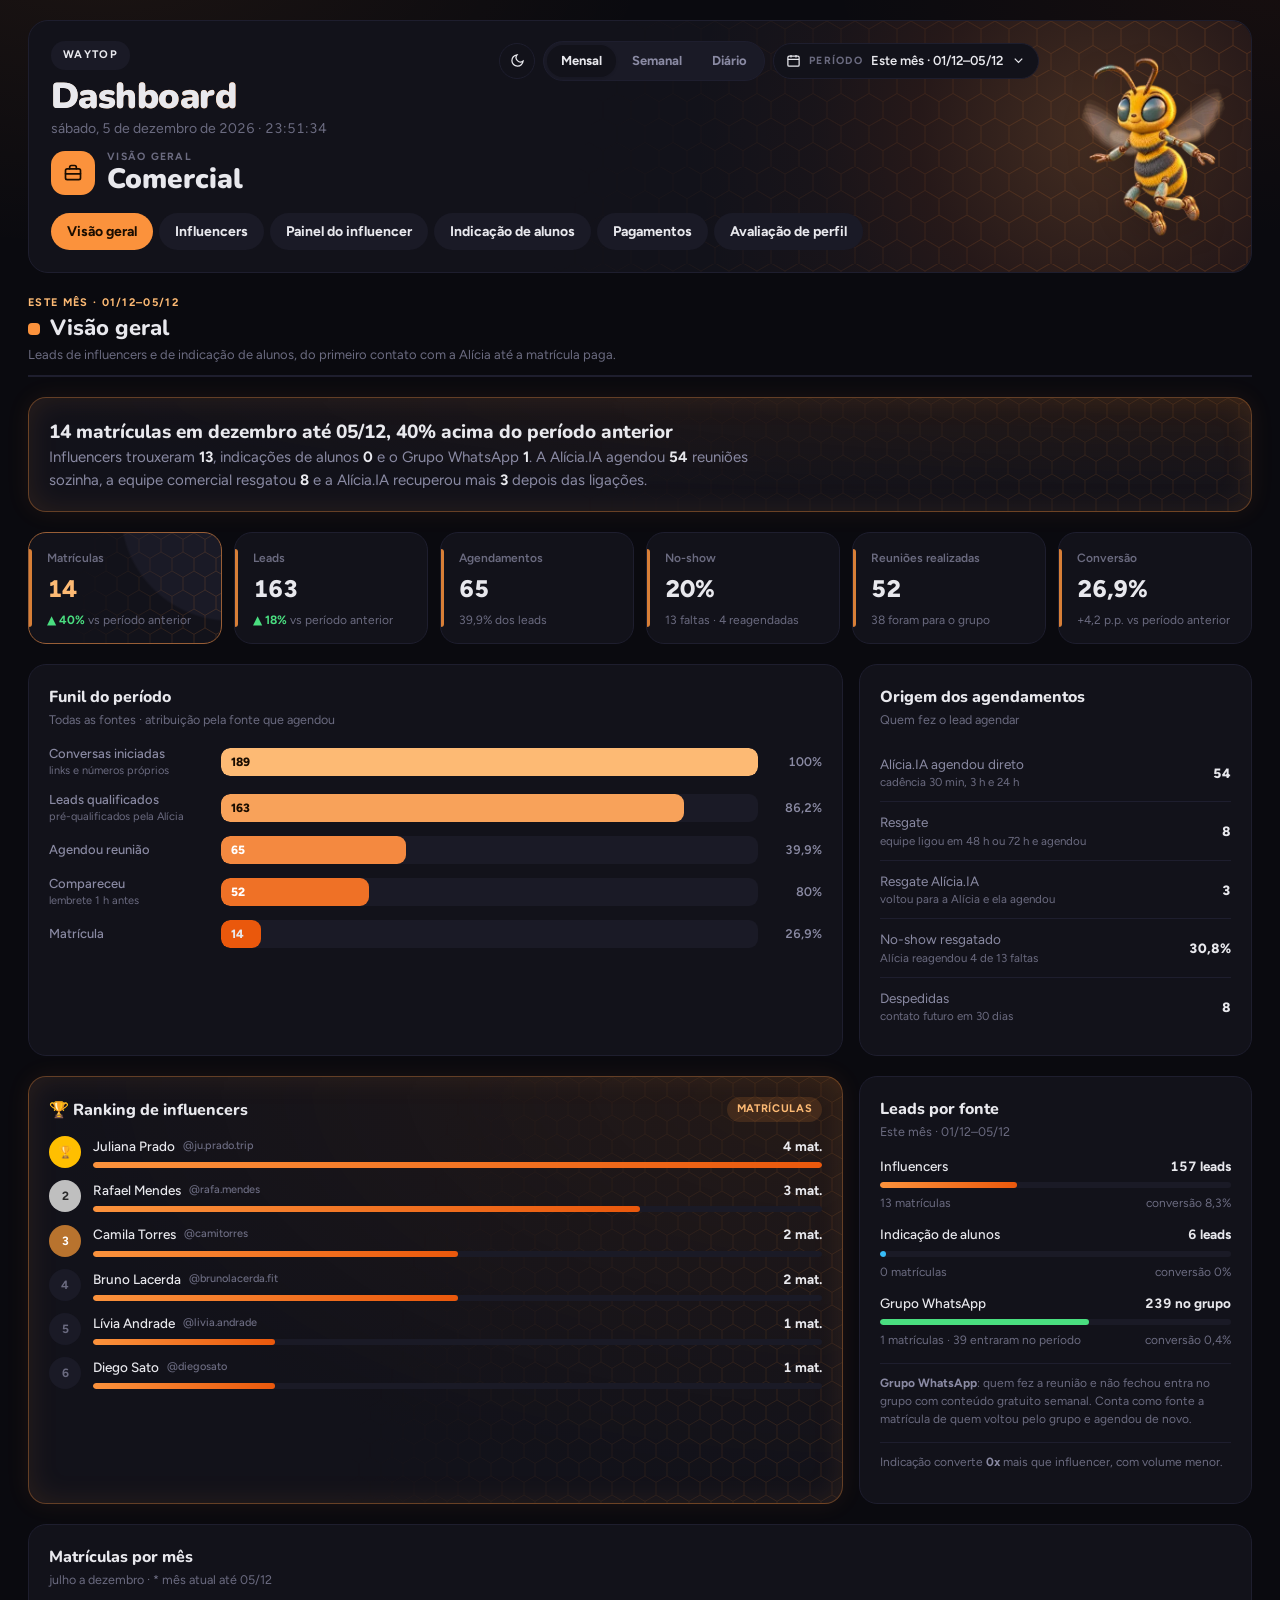
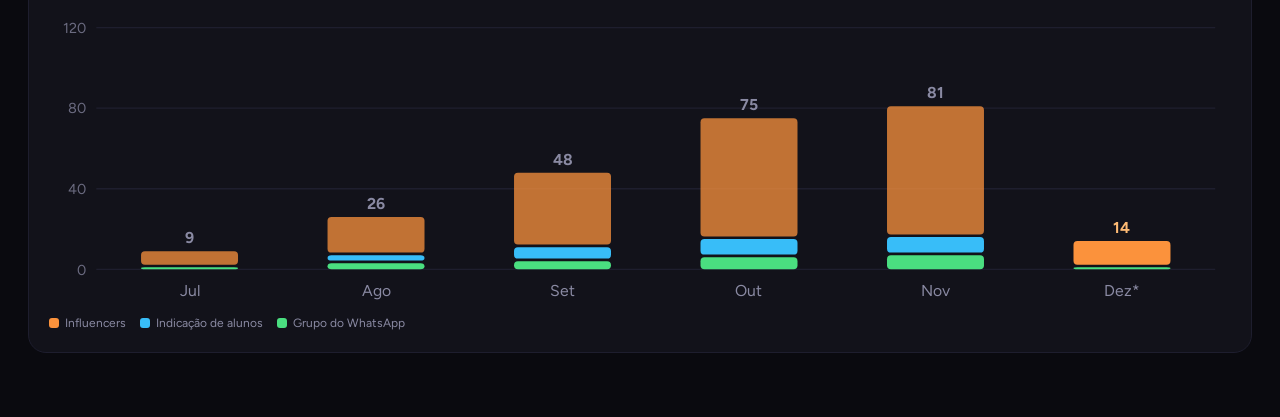
==== commit 2689abe8: "Avaliação: nota e Contratar em verde limão Co-Authored-By: Claude Opus 5.5 <noreply@anthropic.com> C" ====
--- a/site/index.html
+++ b/site/index.html
@@ -18,7 +18,7 @@
   --muted:#6b6b80; --muted-2:#8a8aa3; --border:#1e1e2e; --border-2:#262638; --secondary:#1a1a26;
   --accent:#fb923c; --accent-2:#fdba74; --accent-deep:#ea580c; --on-accent:#1a0d00;
   --mel-1:#ffedd5; --mel-2:#fdba74; --mel-3:#fb923c; --mel-4:#f97316; --mel-5:#ea580c;
-  --ok:#4ade80; --warn:#fbbf24; --bad:#f87171; --info:#38bdf8;
+  --ok:#4ade80; --lime:#c6f25a; --warn:#fbbf24; --bad:#f87171; --info:#38bdf8;
   --gold:hsl(45 100% 50%); --silver:hsl(0 0% 75%); --bronze:hsl(30 60% 45%);
   --shadow-lift:inset 0 0 31px rgb(251 146 60 / .10),0 0 24px rgb(251 146 60 / .10);
   --f-ui:'Figtree',system-ui,-apple-system,sans-serif;
@@ -37,7 +37,7 @@
   --muted:#a39cb8; --muted-2:#bdb6d2; --border:#2a2440; --border-2:#352d50; --secondary:#1e1930;
   --accent:#a78bfa; --accent-2:#c4b5fd; --accent-deep:#7c3aed; --on-accent:#1b1033;
   --mel-1:#ede9fe; --mel-2:#c4b5fd; --mel-3:#a78bfa; --mel-4:#8b5cf6; --mel-5:#7c3aed;
-  --ok:#4ade80; --warn:#fbbf24; --bad:#f87171; --info:#38bdf8;
+  --ok:#4ade80; --lime:#c6f25a; --warn:#fbbf24; --bad:#f87171; --info:#38bdf8;
   --shadow-lift:0 18px 40px -18px rgba(0,0,0,.8),0 0 0 1px rgb(167 139 250 / .24),0 0 32px -8px rgb(167 139 250 / .28);
   color-scheme:dark}
 *{box-sizing:border-box}
@@ -113,7 +113,7 @@
 .card-h p{margin:2px 0 0;font-size:12.5px;color:var(--muted)}
 .tag{font-size:11px;font-weight:700;letter-spacing:.06em;text-transform:uppercase;padding:4px 10px;border-radius:999px;background:var(--secondary);color:var(--ink);white-space:nowrap}
 .tag.acc{background:color-mix(in srgb,var(--accent) 14%,transparent);color:var(--accent-2)}
-.tag.ok{background:color-mix(in srgb,var(--ok) 14%,transparent);color:var(--ok)}
+.tag.ok{background:color-mix(in srgb,var(--ok) 14%,transparent);color:var(--ok)}.tag.lime{background:color-mix(in srgb,var(--lime) 14%,transparent);color:var(--lime)}
 .tag.warn{background:color-mix(in srgb,var(--warn) 16%,transparent);color:var(--warn)}
 .tag.bad{background:color-mix(in srgb,var(--bad) 14%,transparent);color:var(--bad)}
 
@@ -1016,11 +1016,11 @@
   return { n: w ? Math.round(tem.reduce((a,x)=>a+x.s*x.w,0)/w*100) : 0, cob: w, parts, porte: pt.n };
 }
 const nota = c => aval(c).n;
-const corNota = n => n>=70?'var(--ok)':n>=50?'var(--warn)':'var(--bad)';
+const corNota = n => n>=70?'var(--lime)':n>=50?'var(--warn)':'var(--bad)';
 const AV_KEY = "wt-avaliados";
 function avLoad(){ try{ return JSON.parse(localStorage.getItem(AV_KEY)||"[]"); }catch(e){ return []; } }
 function avSave(l){ try{ localStorage.setItem(AV_KEY, JSON.stringify(l)); }catch(e){} }
-const parecer = c => { const a=aval(c); return a.cob<55?'<span class="tag">faltam dados</span>':a.n>=70?'<span class="tag ok">contratar</span>':a.n>=50?'<span class="tag warn">conversar</span>':'<span class="tag bad">não indicado</span>'; };
+const parecer = c => { const a=aval(c); return a.cob<55?'<span class="tag">faltam dados</span>':a.n>=70?'<span class="tag lime">contratar</span>':a.n>=50?'<span class="tag warn">conversar</span>':'<span class="tag bad">não indicado</span>'; };
 const scoreHTML = n => `<span class="score" style="color:${corNota(n)};background:color-mix(in srgb,${corNota(n)} 14%,transparent)">${n}</span>`;
 const pct1 = v => numOk(v)==null ? "–" : (Math.round(v*10)/10).toLocaleString("pt-BR")+"%";
 function stTxt(c){
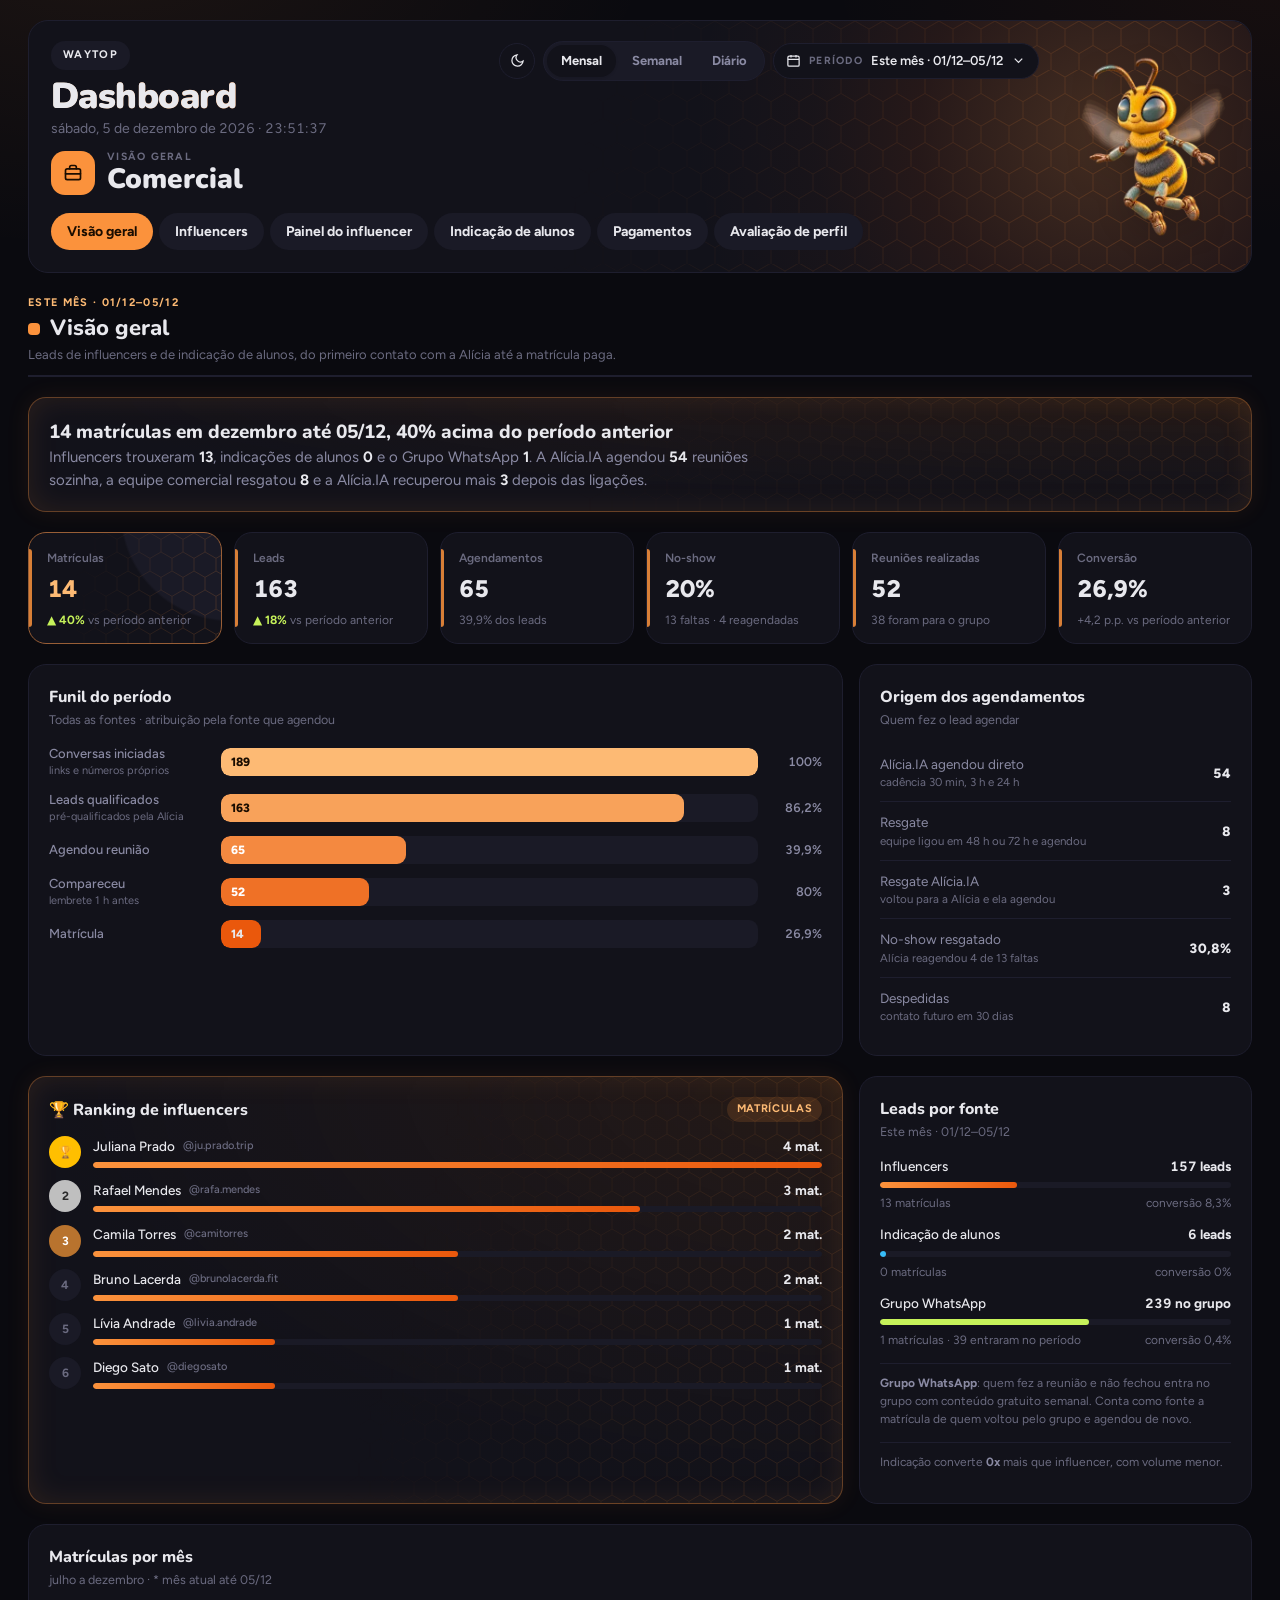
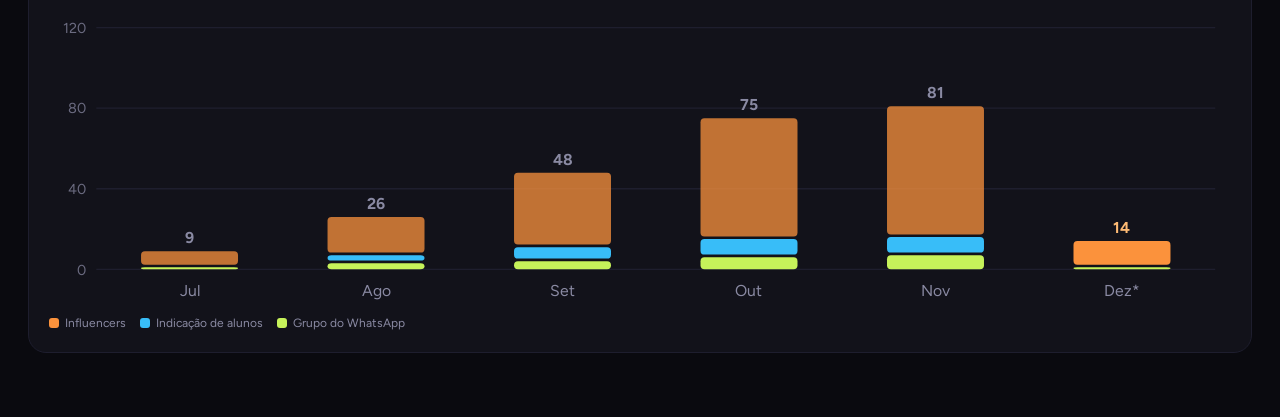
==== commit d199f58d: "Todos os verdes em verde limão Co-Authored-By: Claude Opus 5.5 <noreply@anthropic.com> Claude-Sessio" ====
--- a/site/index.html
+++ b/site/index.html
@@ -18,7 +18,7 @@
   --muted:#6b6b80; --muted-2:#8a8aa3; --border:#1e1e2e; --border-2:#262638; --secondary:#1a1a26;
   --accent:#fb923c; --accent-2:#fdba74; --accent-deep:#ea580c; --on-accent:#1a0d00;
   --mel-1:#ffedd5; --mel-2:#fdba74; --mel-3:#fb923c; --mel-4:#f97316; --mel-5:#ea580c;
-  --ok:#4ade80; --lime:#c6f25a; --warn:#fbbf24; --bad:#f87171; --info:#38bdf8;
+  --ok:#c6f25a; --lime:#c6f25a; --warn:#fbbf24; --bad:#f87171; --info:#38bdf8;
   --gold:hsl(45 100% 50%); --silver:hsl(0 0% 75%); --bronze:hsl(30 60% 45%);
   --shadow-lift:inset 0 0 31px rgb(251 146 60 / .10),0 0 24px rgb(251 146 60 / .10);
   --f-ui:'Figtree',system-ui,-apple-system,sans-serif;
@@ -37,7 +37,7 @@
   --muted:#a39cb8; --muted-2:#bdb6d2; --border:#2a2440; --border-2:#352d50; --secondary:#1e1930;
   --accent:#a78bfa; --accent-2:#c4b5fd; --accent-deep:#7c3aed; --on-accent:#1b1033;
   --mel-1:#ede9fe; --mel-2:#c4b5fd; --mel-3:#a78bfa; --mel-4:#8b5cf6; --mel-5:#7c3aed;
-  --ok:#4ade80; --lime:#c6f25a; --warn:#fbbf24; --bad:#f87171; --info:#38bdf8;
+  --ok:#c6f25a; --lime:#c6f25a; --warn:#fbbf24; --bad:#f87171; --info:#38bdf8;
   --shadow-lift:0 18px 40px -18px rgba(0,0,0,.8),0 0 0 1px rgb(167 139 250 / .24),0 0 32px -8px rgb(167 139 250 / .28);
   color-scheme:dark}
 *{box-sizing:border-box}
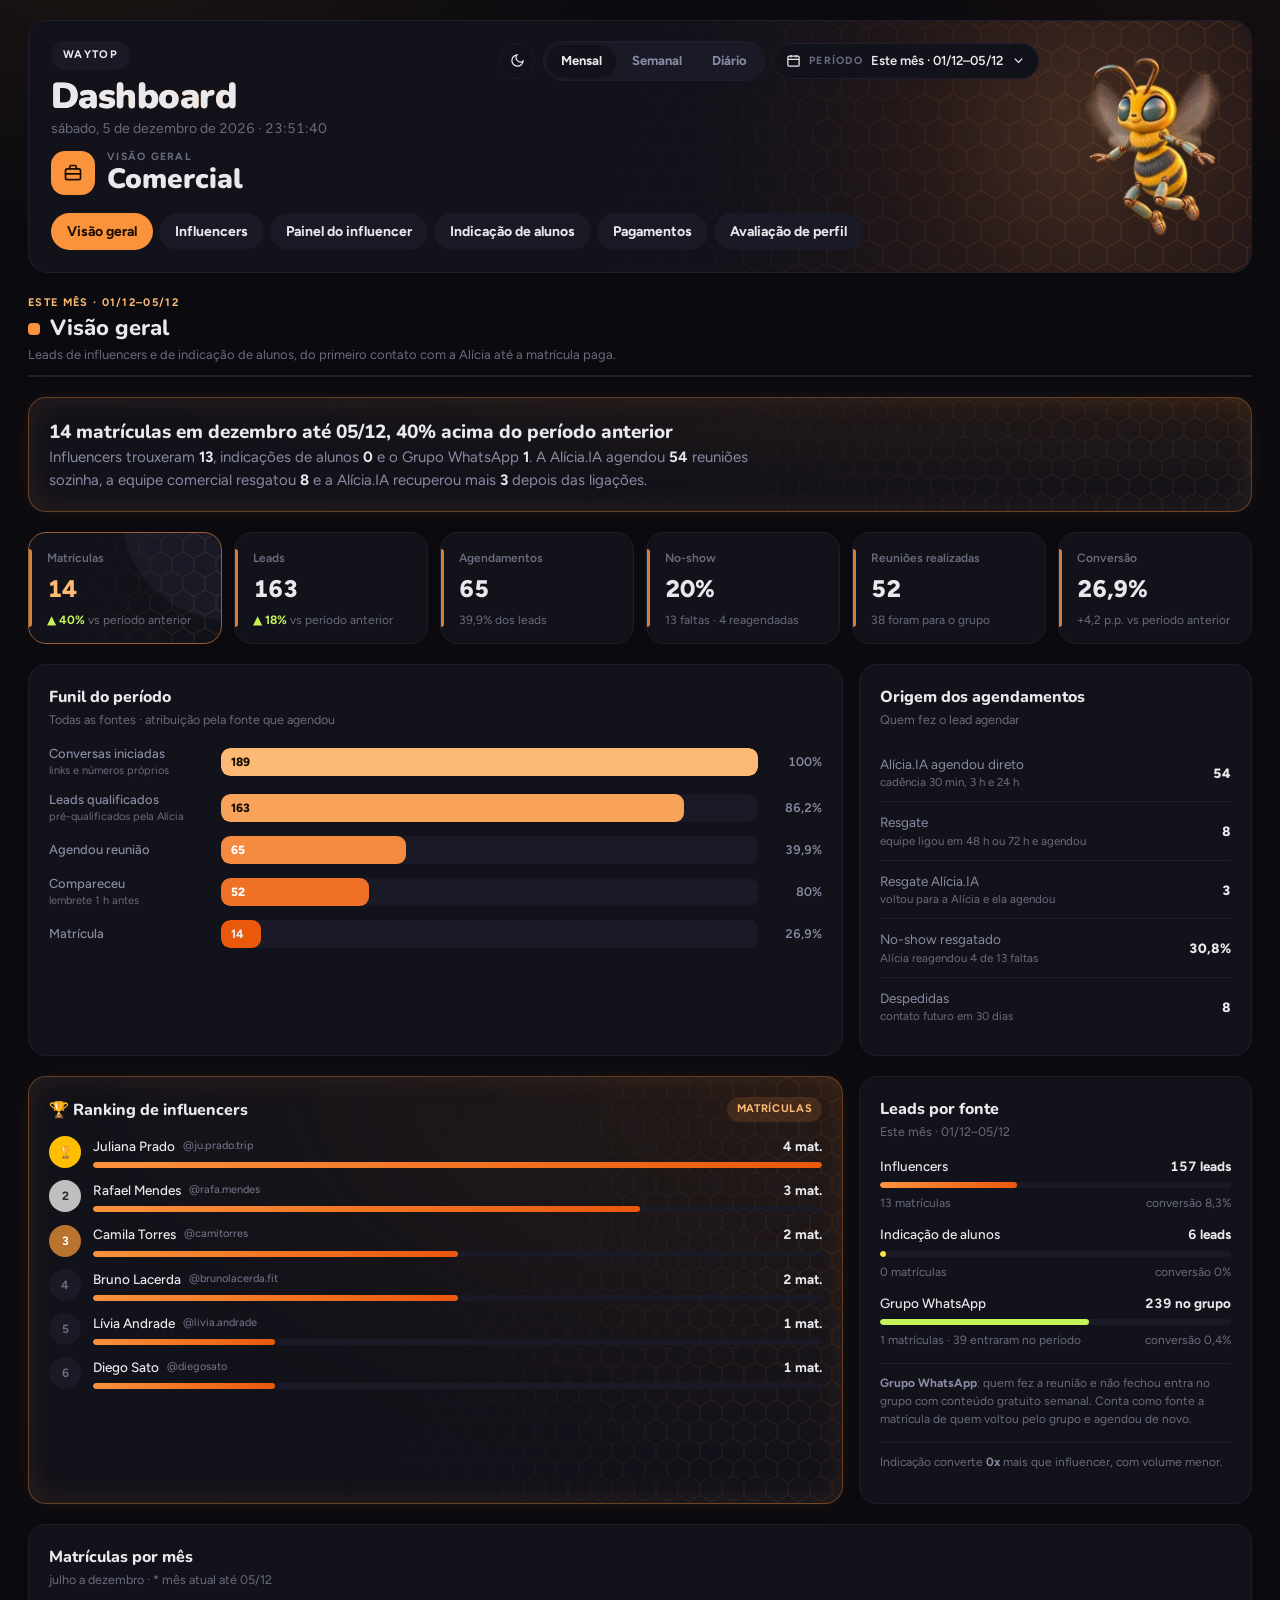
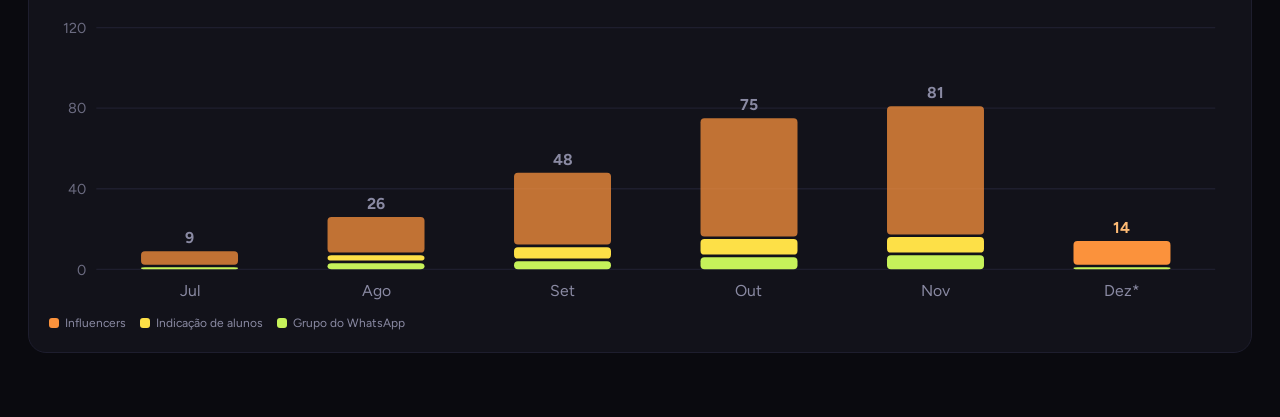
==== commit b821f6a9: "Azul vira amarelo no laranja e rosa pink no lilás Co-Authored-By: Claude Opus 5.5 <noreply@anthropic" ====
--- a/site/index.html
+++ b/site/index.html
@@ -18,7 +18,7 @@
   --muted:#6b6b80; --muted-2:#8a8aa3; --border:#1e1e2e; --border-2:#262638; --secondary:#1a1a26;
   --accent:#fb923c; --accent-2:#fdba74; --accent-deep:#ea580c; --on-accent:#1a0d00;
   --mel-1:#ffedd5; --mel-2:#fdba74; --mel-3:#fb923c; --mel-4:#f97316; --mel-5:#ea580c;
-  --ok:#c6f25a; --lime:#c6f25a; --warn:#fbbf24; --bad:#f87171; --info:#38bdf8;
+  --ok:#c6f25a; --lime:#c6f25a; --warn:#fbbf24; --bad:#f87171; --info:#fde047;
   --gold:hsl(45 100% 50%); --silver:hsl(0 0% 75%); --bronze:hsl(30 60% 45%);
   --shadow-lift:inset 0 0 31px rgb(251 146 60 / .10),0 0 24px rgb(251 146 60 / .10);
   --f-ui:'Figtree',system-ui,-apple-system,sans-serif;
@@ -37,7 +37,7 @@
   --muted:#a39cb8; --muted-2:#bdb6d2; --border:#2a2440; --border-2:#352d50; --secondary:#1e1930;
   --accent:#a78bfa; --accent-2:#c4b5fd; --accent-deep:#7c3aed; --on-accent:#1b1033;
   --mel-1:#ede9fe; --mel-2:#c4b5fd; --mel-3:#a78bfa; --mel-4:#8b5cf6; --mel-5:#7c3aed;
-  --ok:#c6f25a; --lime:#c6f25a; --warn:#fbbf24; --bad:#f87171; --info:#38bdf8;
+  --ok:#c6f25a; --lime:#c6f25a; --warn:#fbbf24; --bad:#f87171; --info:#f472b6;
   --shadow-lift:0 18px 40px -18px rgba(0,0,0,.8),0 0 0 1px rgb(167 139 250 / .24),0 0 32px -8px rgb(167 139 250 / .28);
   color-scheme:dark}
 *{box-sizing:border-box}
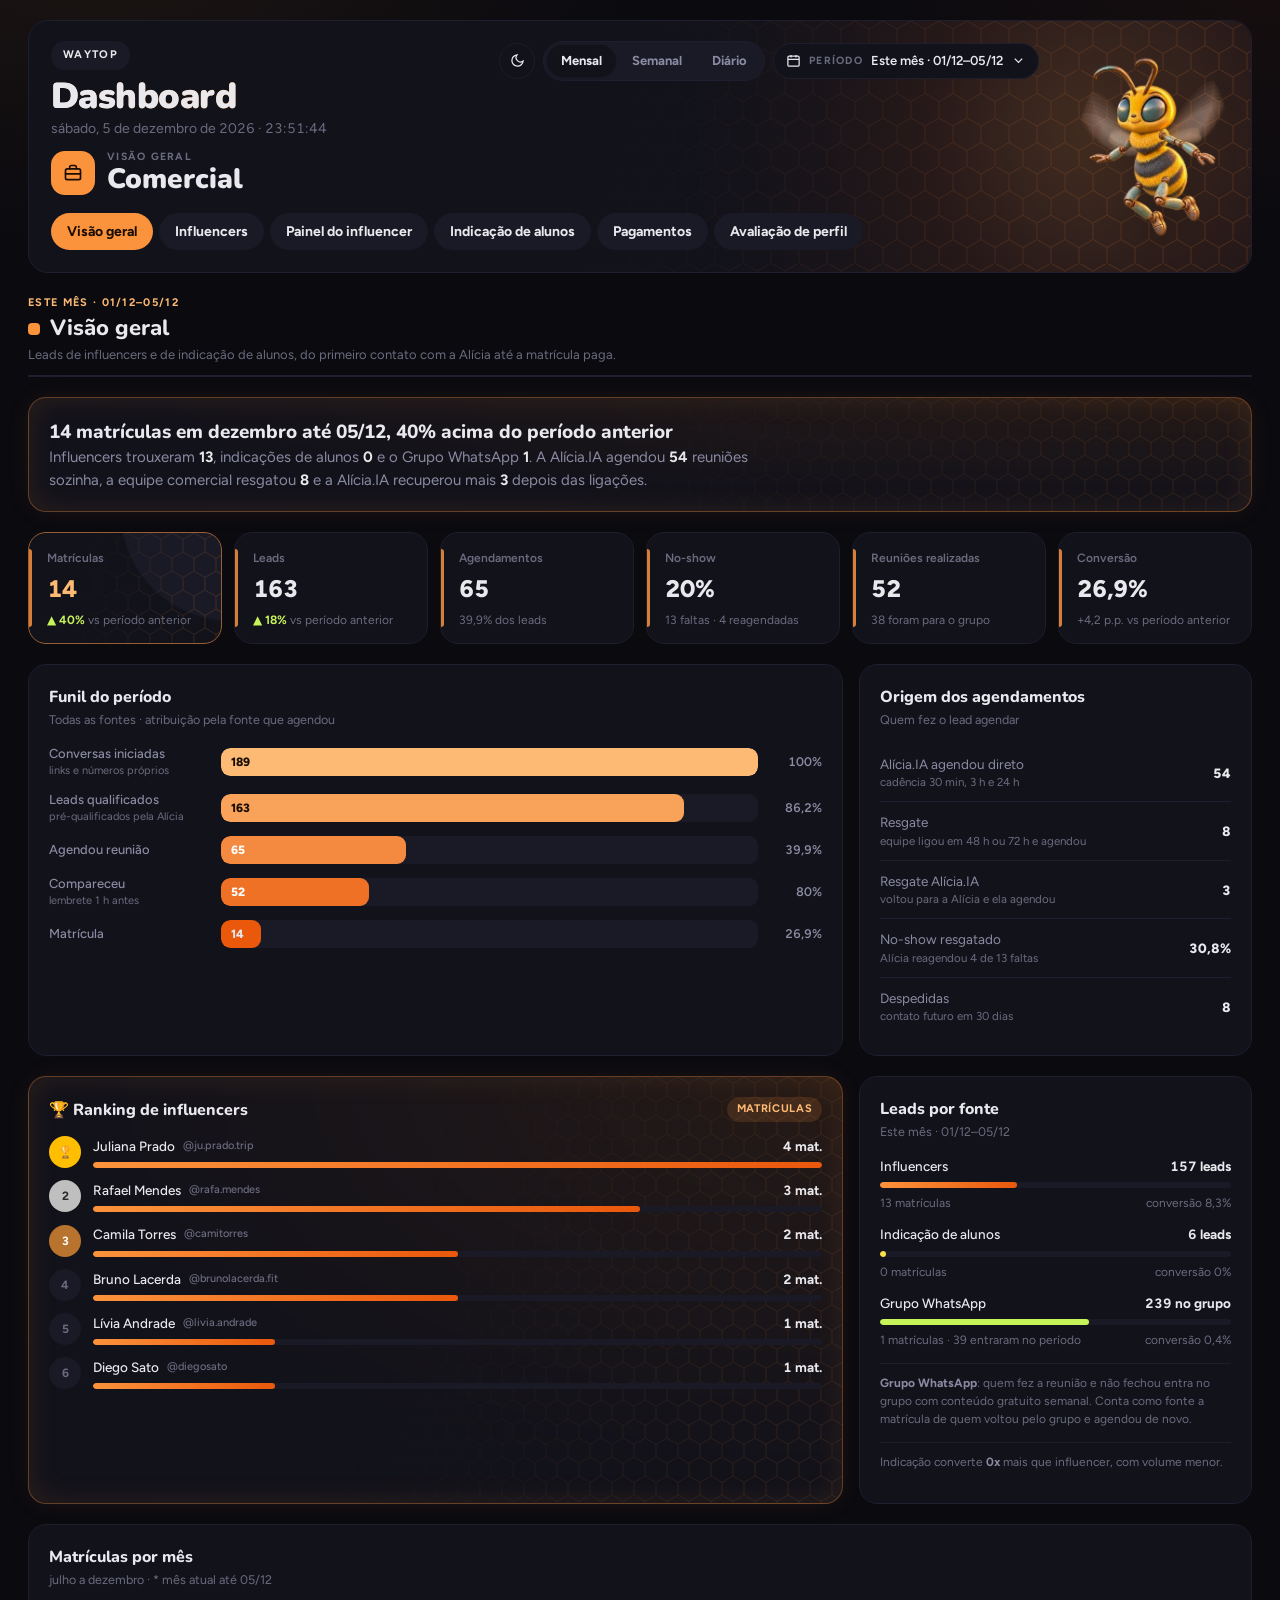
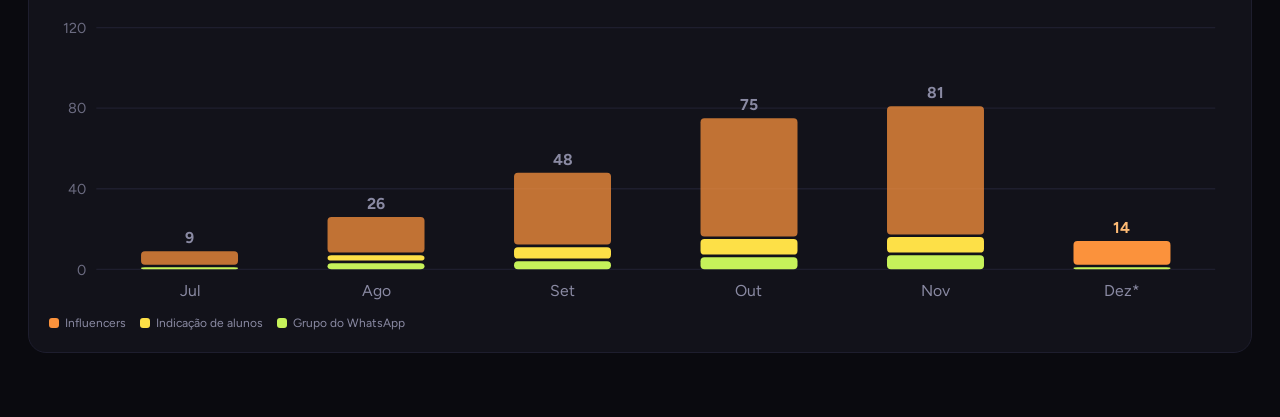
==== commit f85b1501: "Comissão indireta de R$ 50 e campo Indicado por no cadastro de influencer Co-Authored-By: Claude Opu" ====
--- a/site/index.html
+++ b/site/index.html
@@ -238,7 +238,7 @@
 .av-form label{display:flex;flex-direction:column;gap:6px;font-size:12px;font-weight:600;color:var(--muted-2)}
 .av-form label small{font-size:11px;font-weight:500;color:var(--muted)}
 .av-form input{height:38px;background:var(--field-bg);border:1px solid var(--field-border);border-radius:10px;padding:0 12px;color:var(--fg);font:inherit;font-size:14px;font-weight:600}
-.av-form input:focus{outline:2px solid var(--accent);outline-offset:1px;border-color:transparent}
+.av-form select{height:38px;background:var(--field-bg);border:1px solid var(--field-border);border-radius:10px;padding:0 10px;color:var(--fg);font:inherit;font-size:14px;font-weight:600}.av-form select:focus,.av-form input:focus{outline:2px solid var(--accent);outline-offset:1px;border-color:transparent}
 .av-res{grid-column:1/-1;display:flex;align-items:center;gap:14px;flex-wrap:wrap;background:var(--card-2);border:1px dashed var(--border-2);border-radius:14px;padding:12px 14px;font-size:13px;color:var(--muted-2)}
 .av-res .score{display:inline-grid;place-items:center;font-size:20px;line-height:1;padding:8px 12px}
 .av-res .parts{display:flex;gap:14px;flex-wrap:wrap}.av-res .parts b{color:var(--fg)}
@@ -436,8 +436,20 @@
             </div>
           </div>
           <div class="card">
-            <div class="card-h"><div><h2>Rede de indicação entre influencers</h2><p>Comissão em duas camadas: direta e indireta</p></div><span class="tag warn">valor indireto a definir</span></div>
+            <div class="card-h"><div><h2>Rede de indicação entre influencers</h2><p>Quem indica outro influencer aprovado ganha R$ 50 por matrícula dele</p></div><span class="tag">R$ 50 por matrícula</span></div>
             <div class="stat-list" id="rede"></div>
+            <p class="note"><b>Comissão indireta</b>: só entre influencers e só na indicação direta (uma camada). Cada matrícula do indicado paga R$ 250 a ele e mais R$ 50 a quem indicou, desde a primeira matrícula e enquanto o indicado estiver ativo, mesmo que quem indicou saia. Pago no mês seguinte, sem estorno. Matrículas indiretas não contam para o bônus de 10.</p>
+          </div>
+          <div class="card">
+            <div class="card-h"><div><h2>Cadastrar novo influencer</h2><p>Informe quem indicou para a comissão indireta começar a contar na primeira matrícula</p></div></div>
+            <form id="cad-form" class="av-form" autocomplete="off">
+              <label>Nome<input name="nome" required placeholder="Nome do influencer"></label>
+              <label>Instagram<input name="h" required placeholder="@usuario"></label>
+              <label>Início do contrato<input name="ini" type="date" required></label>
+              <label>Indicado por<select name="por" id="cad-por"></select></label>
+              <div class="av-res"><span id="cad-msg">O novo influencer entra na lista com os números zerados até as primeiras matrículas.</span><span class="act"><button type="submit" class="btn pri">Cadastrar</button></span></div>
+            </form>
+            <div class="stat-list" id="cad-lista" style="margin-top:14px"></div>
           </div>
         </div>
       </section>
@@ -519,7 +531,7 @@
           <div class="head"><div><div class="eyebrow" data-periodo></div><h1>Pagamentos</h1><p class="sub">Tudo o que foi gerado no período e é pago no mês seguinte. O fixo dos influencers entra proporcional aos dias.</p></div><span class="tag warn">dia do pagamento a confirmar: 15 ou 20</span></div>
           <div class="kpis" id="kpis-pag"></div>
           <div class="card">
-            <div class="card-h"><div><h2>Influencers</h2><p>Fixo + R$ 250 por matrícula paga + bônus. Sem estorno.</p></div></div>
+            <div class="card-h"><div><h2>Influencers</h2><p>Fixo + R$ 250 por matrícula paga + bônus + R$ 50 por matrícula de influencer indicado. Sem estorno.</p></div></div>
             <div class="tbl-wrap"><table id="tbl-pag-inf"></table></div>
           </div>
           <div class="card">
@@ -625,9 +637,9 @@
 const INF_BASE = [
   {id:"ju",   nome:"Juliana Prado",  h:"@ju.prado.trip",   ini:new Date(2026,5,1), leads:214, conv:251, agend:96, ns:18, mat:19, acum0:22, st:14, reels:2, cliqSt:2140, cliqRe:980, por:null},
   {id:"rafa", nome:"Rafael Mendes",  h:"@rafa.mendes",     ini:new Date(2026,6,1), leads:168, conv:197, agend:71, ns:15, mat:14, acum0:16, st:13, reels:1, cliqSt:1610, cliqRe:870, por:null},
-  {id:"cami", nome:"Camila Torres",  h:"@camitorres",      ini:new Date(2026,7,1), leads:131, conv:150, agend:55, ns:9,  mat:11, acum0:11, st:12, reels:1, cliqSt:1320, cliqRe:510, por:"ju"},
+  {id:"cami", nome:"Camila Torres",  h:"@camitorres",      ini:new Date(2026,7,1), leads:131, conv:150, agend:55, ns:9,  mat:11, acum0:11, st:12, reels:1, cliqSt:1320, cliqRe:510, por:null},
   {id:"bru",  nome:"Bruno Lacerda",  h:"@brunolacerda.fit",ini:new Date(2026,8,1), leads:97,  conv:118, agend:38, ns:8,  mat:7,  acum0:5,  st:13, reels:1, cliqSt:880,  cliqRe:440, por:null},
-  {id:"liv",  nome:"Lívia Andrade",  h:"@livia.andrade",   ini:new Date(2026,8,1), leads:88,  conv:102, agend:33, ns:7,  mat:6,  acum0:3,  st:10, reels:1, cliqSt:760,  cliqRe:300, por:"rafa"},
+  {id:"liv",  nome:"Lívia Andrade",  h:"@livia.andrade",   ini:new Date(2026,8,1), leads:88,  conv:102, agend:33, ns:7,  mat:6,  acum0:3,  st:10, reels:1, cliqSt:760,  cliqRe:300, por:"ju"},
   {id:"dig",  nome:"Diego Sato",     h:"@diegosato",       ini:new Date(2026,9,1), leads:54,  conv:66,  agend:19, ns:5,  mat:3,  acum0:0,  st:8,  reels:0, cliqSt:420,  cliqRe:0,   por:null},
 ];
 // Curso do influencer: unidade e próxima aula (depois virá do sistema da WAYTOP)
@@ -682,9 +694,15 @@
     i.fixo = Math.round(i.fixoMes * Math.min(1, days/30));
     i.bonus = i.bonusQtd*1000; i.com = i.mat*250;
     i.total = i.fixo + i.com + i.bonus;
-    i.cpm = i.mat ? i.total/i.mat : null;
     return i;
   });
+  // Comissão indireta: R$ 50 por matrícula de influencer indicado diretamente (uma camada, não conta para bônus)
+  INF.forEach(i=>{
+    const filhos = INF.filter(x=>x.por===i.id);
+    i.indMat = sum(filhos,"mat"); i.ind = i.indMat*50; i.total += i.ind;
+  });
+  // custo/matrícula: os R$ 50 pagos a quem indicou entram no custo da matrícula do indicado
+  INF.forEach(i=>{ const custo = i.fixo + i.com + i.bonus + (INF.some(x=>x.id===i.por)?i.mat*50:0); i.cpm = i.mat ? custo/i.mat : null; });
   const ALUNOS = AL_BASE.map((x,k)=>{const al={...x, ind:S(x.ind,x.cod), agend:S(x.agend,x.cod), mat:S(x.mat,x.cod)}; al.agend=Math.min(al.agend,al.ind); al.mat=Math.min(al.mat,al.agend); return al;});
   const T = {leadsInf:sum(INF,"leads"), leadsAl:sum(ALUNOS,"ind"), convInf:sum(INF,"conv"),
     agend:sum(INF,"agend")+sum(ALUNOS,"agend"), ns:sum(INF,"ns")+S(2,"alns"),
@@ -786,7 +804,7 @@
   kpis("kpis-inf",[
     {l:"Influencers ativos", v:INF.length, d:`${INF.filter(i=>i.mes<=3).length} nos 3 primeiros meses`},
     {l:"Matrículas", v:N(T.matInf), d:`${P(T.matInf,T.leadsInf)} dos leads`, acc:true},
-    {l:"Custo por matrícula", v:T.matInf?BRL(T.pagInf/T.matInf):"–", d:"fixo + comissão + bônus"},
+    {l:"Custo por matrícula", v:T.matInf?BRL(T.pagInf/T.matInf):"–", d:"fixo + comissão + bônus + indireta"},
   ]);
   const entregaTag = i => {
     const okSt = i.st>=D.metaSt, okRe = i.reels>=D.metaRe;
@@ -798,7 +816,7 @@
       <td class="who"><b>${i.nome}</b><small>${i.h}</small></td><td>${i.mes}º</td>
       <td class="num">${N(i.leads)}</td><td class="num">${i.agend}</td><td class="num">${P(i.ns,i.agend)}</td>
       <td class="num"><b>${i.mat}</b></td><td class="num">${P(i.mat,i.leads)}</td><td class="num">${i.cpm?BRL(i.cpm):'–'}</td><td>${entregaTag(i)}</td></tr>`));
-  $("nota-inf").innerHTML = `<b>Custo por matrícula</b> = fixo (proporcional ao período) + R$ 250 por matrícula + bônus, dividido pelas matrículas pagas. <b>Entregas</b>: 3 stories por semana (${D.metaSt} no período) e 1 Reels por mês.`;
+  $("nota-inf").innerHTML = `<b>Custo por matrícula</b> = fixo (proporcional ao período) + R$ 250 por matrícula + bônus + R$ 50 pagos a quem indicou o influencer (se houver), dividido pelas matrículas pagas. <b>Entregas</b>: 3 stories por semana (${D.metaSt} no período) e 1 Reels por mês.`;
   const cSt = sum(INF,"cliqSt"), cRe = sum(INF,"cliqRe"), nSt=sum(INF,"st"), nRe=sum(INF,"reels");
   rankRows("formatos",[
     {n:"Stories", v:cSt, lbl:`${N(cSt)} cliques`},
@@ -807,7 +825,8 @@
     {n:"Cliques por Reels", v:nRe?Math.round(cRe/nRe):0, lbl:nRe?N(Math.round(cRe/nRe)):"–", alt:true},
   ],{pos:false});
   rankRows("horarios", T.horarios.map(([n,v])=>({n, v, lbl:`${N(v)} conversas`})), {pos:false});
-  statList("rede", INF.filter(i=>i.por).map(i=>{const p=INF.find(x=>x.id===i.por);return p?{l:`${p.nome} → ${i.nome}`, s:`${i.nome.split(" ")[0]} está no ${i.mes}º mês · comissão indireta sobre as matrículas dela`, v:`${i.mat} matr. indiretas`}:null;}).filter(Boolean));
+  statList("rede", INF.filter(i=>i.por).map(i=>{const p=INF.find(x=>x.id===i.por);return p?{l:`${p.nome} → ${i.nome}`, s:`${i.nome.split(" ")[0]} está no ${i.mes}º mês · ${i.mat} matrículas no período × R$ 50 para ${p.nome.split(" ")[0]}`, v:BRL(i.mat*50)}:null;}).filter(Boolean));
+  renderCad();
 
   /* Painel */
   const cur = $("sel-inf").value;
@@ -840,8 +859,8 @@
     {l:"Cashback alunos", v:BRL(T.pagAl), d:`${ALUNOS.filter(x=>x.mat).length} alunos`},
   ]);
   table("tbl-pag-inf",[{t:"Influencer"},{t:"Fixo",num:1},{t:"Matr.",num:1},{t:"Comissão",num:1},{t:"Bônus",num:1},{t:"Indireta",num:1},{t:"Total",num:1}],
-    INF.map(i=>`<tr><td class="who"><b>${i.nome}</b><small>${i.h}</small></td><td class="num">${BRL(i.fixo)}</td><td class="num">${i.mat}</td><td class="num">${BRL(i.com)}</td><td class="num">${i.bonus?BRL(i.bonus):'–'}</td><td class="num">${INF.some(x=>x.por===i.id)?'<span class="tag warn">a definir</span>':'–'}</td><td class="num"><b>${BRL(i.total)}</b></td></tr>`),
-    `<td>Total</td><td class="num">${BRL(sum(INF,"fixo"))}</td><td class="num">${T.matInf}</td><td class="num">${BRL(sum(INF,"com"))}</td><td class="num">${BRL(sum(INF,"bonus"))}</td><td class="num">–</td><td class="num">${BRL(T.pagInf)}</td>`);
+    INF.map(i=>`<tr><td class="who"><b>${i.nome}</b><small>${i.h}</small></td><td class="num">${BRL(i.fixo)}</td><td class="num">${i.mat}</td><td class="num">${BRL(i.com)}</td><td class="num">${i.bonus?BRL(i.bonus):'–'}</td><td class="num">${i.ind?BRL(i.ind):'–'}</td><td class="num"><b>${BRL(i.total)}</b></td></tr>`),
+    `<td>Total</td><td class="num">${BRL(sum(INF,"fixo"))}</td><td class="num">${T.matInf}</td><td class="num">${BRL(sum(INF,"com"))}</td><td class="num">${BRL(sum(INF,"bonus"))}</td><td class="num">${BRL(sum(INF,"ind"))}</td><td class="num">${BRL(T.pagInf)}</td>`);
   table("tbl-pag-al",[{t:"Aluno"},{t:"Código"},{t:"Matrículas",num:1},{t:"Cashback",num:1}],
     ALUNOS.filter(x=>x.mat).map(x=>`<tr><td><b style="font-weight:600">${x.nome}</b></td><td>${x.cod}</td><td class="num">${x.mat}</td><td class="num"><b>${BRL(x.mat*200)}</b></td></tr>`),
     `<td>Total</td><td></td><td class="num">${T.matAl}</td><td class="num">${BRL(T.pagAl)}</td>`);
@@ -889,7 +908,7 @@
     {l:"Fixo", s:`${BRL(i.fixoMes)}/mês · proporcional ao período`, v:BRL(i.fixo)},
     {l:"Comissão direta", s:`${i.mat} × R$ 250`, v:BRL(i.com)},
     {l:"Bônus", s:i.bonusQtd?`${i.bonusQtd} × R$ 1.000`:"nenhuma marca de 10 no período", v:BRL(i.bonus)},
-    ...(filhos.length?[{l:"Comissão indireta", s:`${filhos.map(x=>x.nome.split(" ")[0]).join(", ")} · ${sum(filhos,"mat")} matrículas`, v:"a definir"}]:[]),
+    ...(filhos.length?[{l:"Comissão indireta", s:`${filhos.map(x=>x.nome.split(" ")[0]).join(", ")} · ${i.indMat} × R$ 50 (não conta para o bônus)`, v:BRL(i.ind)}]:[]),
     {l:"Total", v:BRL(i.total)},
   ]);
   renderIA(i.id);
@@ -1017,6 +1036,38 @@
 }
 const nota = c => aval(c).n;
 const corNota = n => n>=70?'var(--lime)':n>=50?'var(--warn)':'var(--bad)';
+const CAD_KEY = "wt-inf-novos";
+const cadLoad = () => { try{ return JSON.parse(localStorage.getItem(CAD_KEY)||"[]"); }catch(e){ return []; } };
+const cadSave = l => { try{ localStorage.setItem(CAD_KEY, JSON.stringify(l)); }catch(e){} };
+const cadBase = c => ({id:c.id, nome:c.nome, h:c.h, ini:new Date(c.ini+"T00:00"), leads:0, conv:0, agend:0, ns:0, mat:0, acum0:0, st:0, reels:0, cliqSt:0, cliqRe:0, por:c.por||null, novo:true});
+cadLoad().forEach(c=>INF_BASE.push(cadBase(c)));
+function renderCad(){
+  const sel = $("cad-por"); if(!sel) return;
+  const atual = sel.value;
+  sel.innerHTML = `<option value="">Ninguém</option>` + INF_BASE.map(x=>`<option value="${x.id}">${esc(x.nome)}</option>`).join("");
+  sel.value = atual;
+  const f = $("cad-form"); if(f && !f.ini.value) f.ini.value = TODAY.toISOString().slice(0,10);
+  const l = cadLoad();
+  $("cad-lista").innerHTML = l.length ? l.map(c=>{const p=INF_BASE.find(x=>x.id===c.por);
+    return `<div class="it"><span>${esc(c.nome)} <span style="color:var(--muted)">${esc(c.h)}</span><small>início ${c.ini.split("-").reverse().join("/")} · indicado por ${p?esc(p.nome):"ninguém"}</small></span><b><button class="x-del" data-cad="${c.id}" title="Remover cadastro">×</button></b></div>`;}).join("") : "";
+}
+document.addEventListener("submit", e=>{
+  if(e.target.id!=="cad-form") return;
+  e.preventDefault();
+  const f = e.target, nome = f.nome.value.trim(); let h = f.h.value.trim();
+  if(!nome || !h || !f.ini.value) return;
+  if(!h.startsWith("@")) h = "@"+h.replace(/^https?:\/\/(www\.)?instagram\.com\//,"").replace(/\/.*$/,"");
+  const c = {id:"n"+Date.now().toString(36), nome, h, ini:f.ini.value, por:f.por.value||null};
+  const l = cadLoad(); l.push(c); cadSave(l); INF_BASE.push(cadBase(c));
+  f.nome.value=""; f.h.value=""; f.por.value="";
+  render();
+});
+document.addEventListener("click", e=>{
+  const b = e.target.closest("[data-cad]"); if(!b) return;
+  const id = b.dataset.cad; cadSave(cadLoad().filter(c=>c.id!==id));
+  const k = INF_BASE.findIndex(x=>x.id===id); if(k>=0) INF_BASE.splice(k,1);
+  render();
+});
 const AV_KEY = "wt-avaliados";
 function avLoad(){ try{ return JSON.parse(localStorage.getItem(AV_KEY)||"[]"); }catch(e){ return []; } }
 function avSave(l){ try{ localStorage.setItem(AV_KEY, JSON.stringify(l)); }catch(e){} }
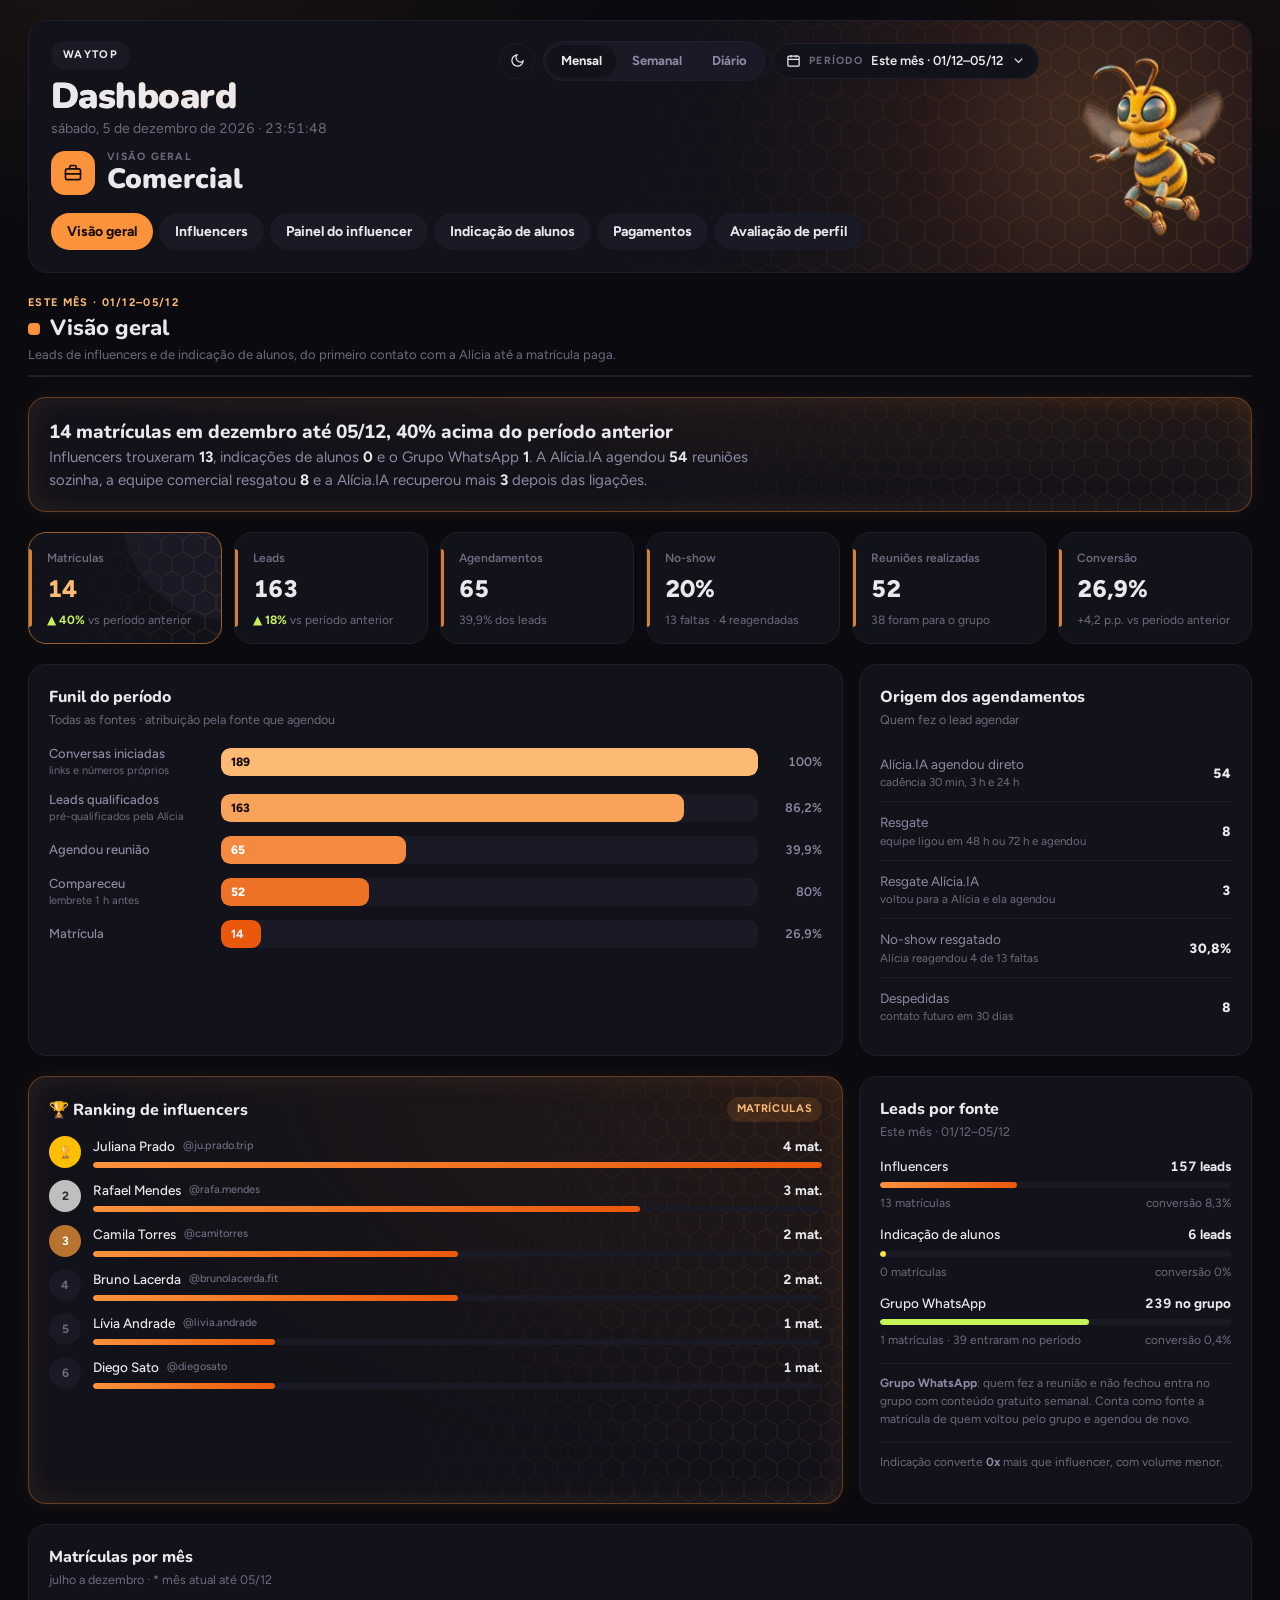
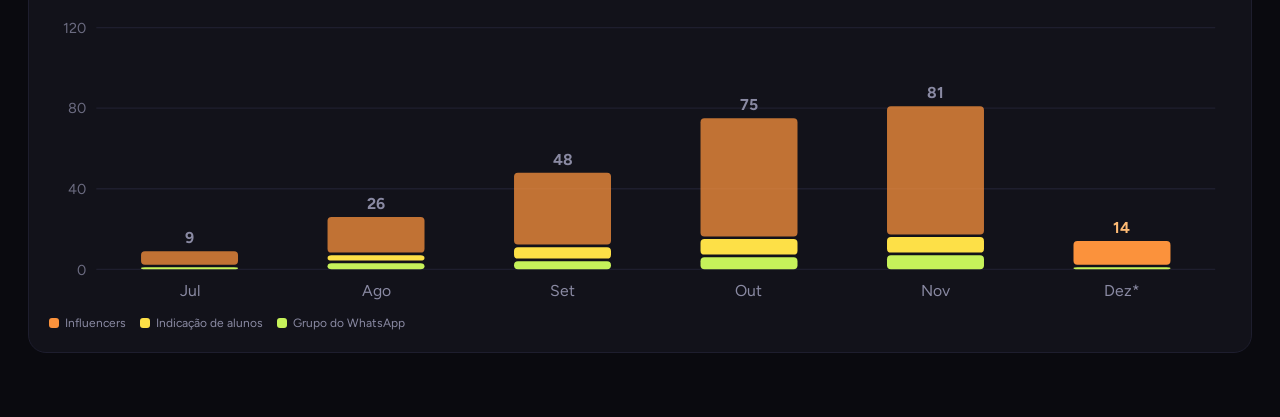
==== commit a1caceaf: "Painel do influencer: Matrículas primeiro e Faturamento consolidado em destaque Co-Authored-By: Clau" ====
--- a/site/index.html
+++ b/site/index.html
@@ -875,12 +875,12 @@
   $("p-nome").textContent = `Olá, ${i.nome.split(" ")[0]}`;
   $("p-sub").textContent = `${i.h} · ${i.mes}º mês no programa · ${rank}º no ranking do período`;
   kpis("kpis-p",[
+    {l:"Matrículas", v:N(i.mat), d:`${i.acum} desde o início`, acc:true},
+    {l:"Faturamento consolidado", v:BRL(i.total), d:`a receber em ${MES_NOME[(RANGE.b.getMonth()+1)%12]}`, acc:true},
     {l:"Cliques no link", v:N(i.cliqSt+i.cliqRe)},
     {l:"Conversas iniciadas", v:N(i.conv)},
     {l:"Agendamentos", v:N(i.agend), d:`${P(i.agend,i.conv)} das conversas`},
     {l:"Reuniões", v:N(i.reun), d:`${i.ns} no-show`},
-    {l:"Matrículas", v:N(i.mat), d:`${i.acum} desde o início`, acc:true},
-    {l:"Faturamento consolidado", v:BRL(i.fixo+i.com), d:`a receber em ${MES_NOME[(RANGE.b.getMonth()+1)%12]}`},
   ]);
   funnel("funnel-p",[
     {l:"Conversas", v:i.conv},
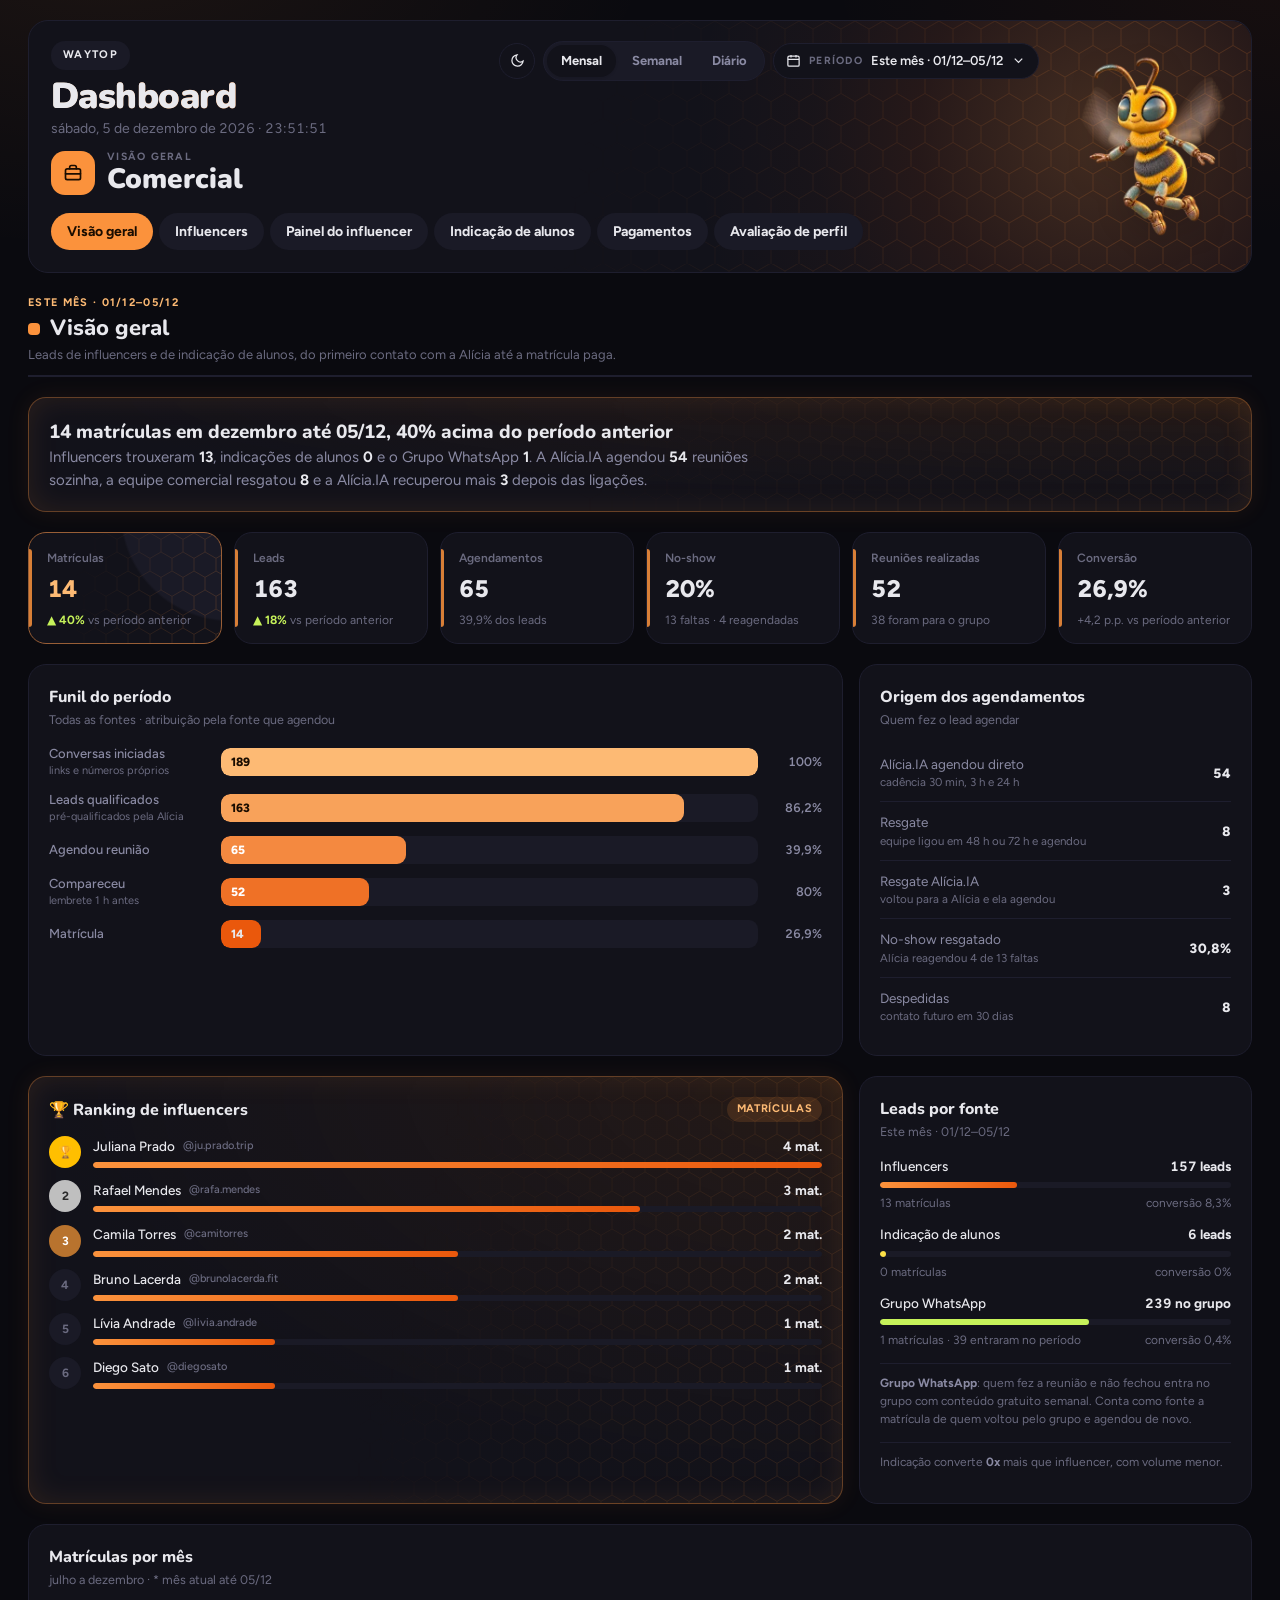
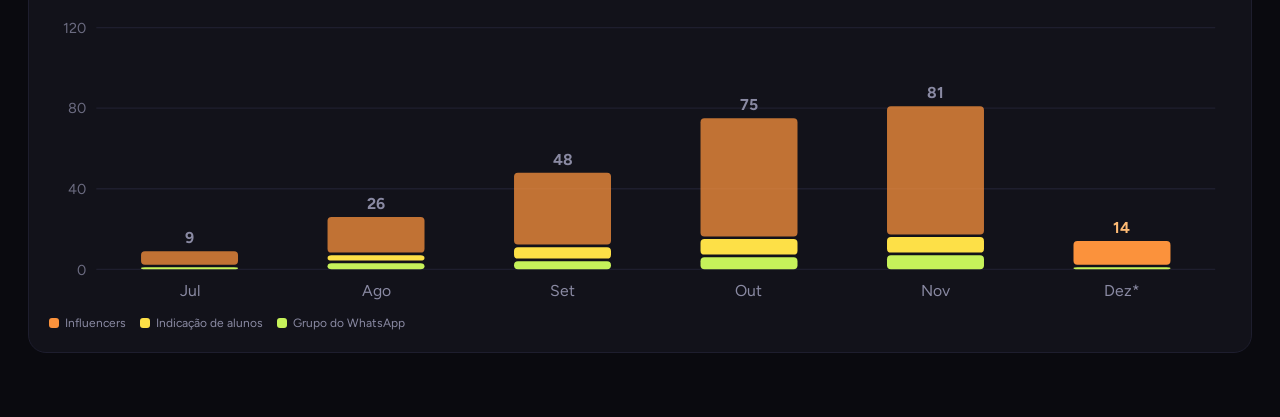
==== commit f5f847e1: "Favicon da WAYTOP no site Co-Authored-By: Claude Opus 5.5 <noreply@anthropic.com> Claude-Session: ht" ====
--- a/site/index.html
+++ b/site/index.html
@@ -4,6 +4,8 @@
 <meta charset="utf-8">
 <meta name="viewport" content="width=device-width,initial-scale=1">
 <meta name="robots" content="noindex">
+<link rel="icon" type="image/png" href="favicon.png">
+<link rel="apple-touch-icon" href="apple-touch-icon.png">
 <title>Dashboard Comercial WAYTOP</title>
 <link rel="stylesheet" href="https://fonts.googleapis.com/css2?family=Figtree:wght@400;500;600;700;800&family=Nunito:wght@700;800;900&display=swap">
 <style>
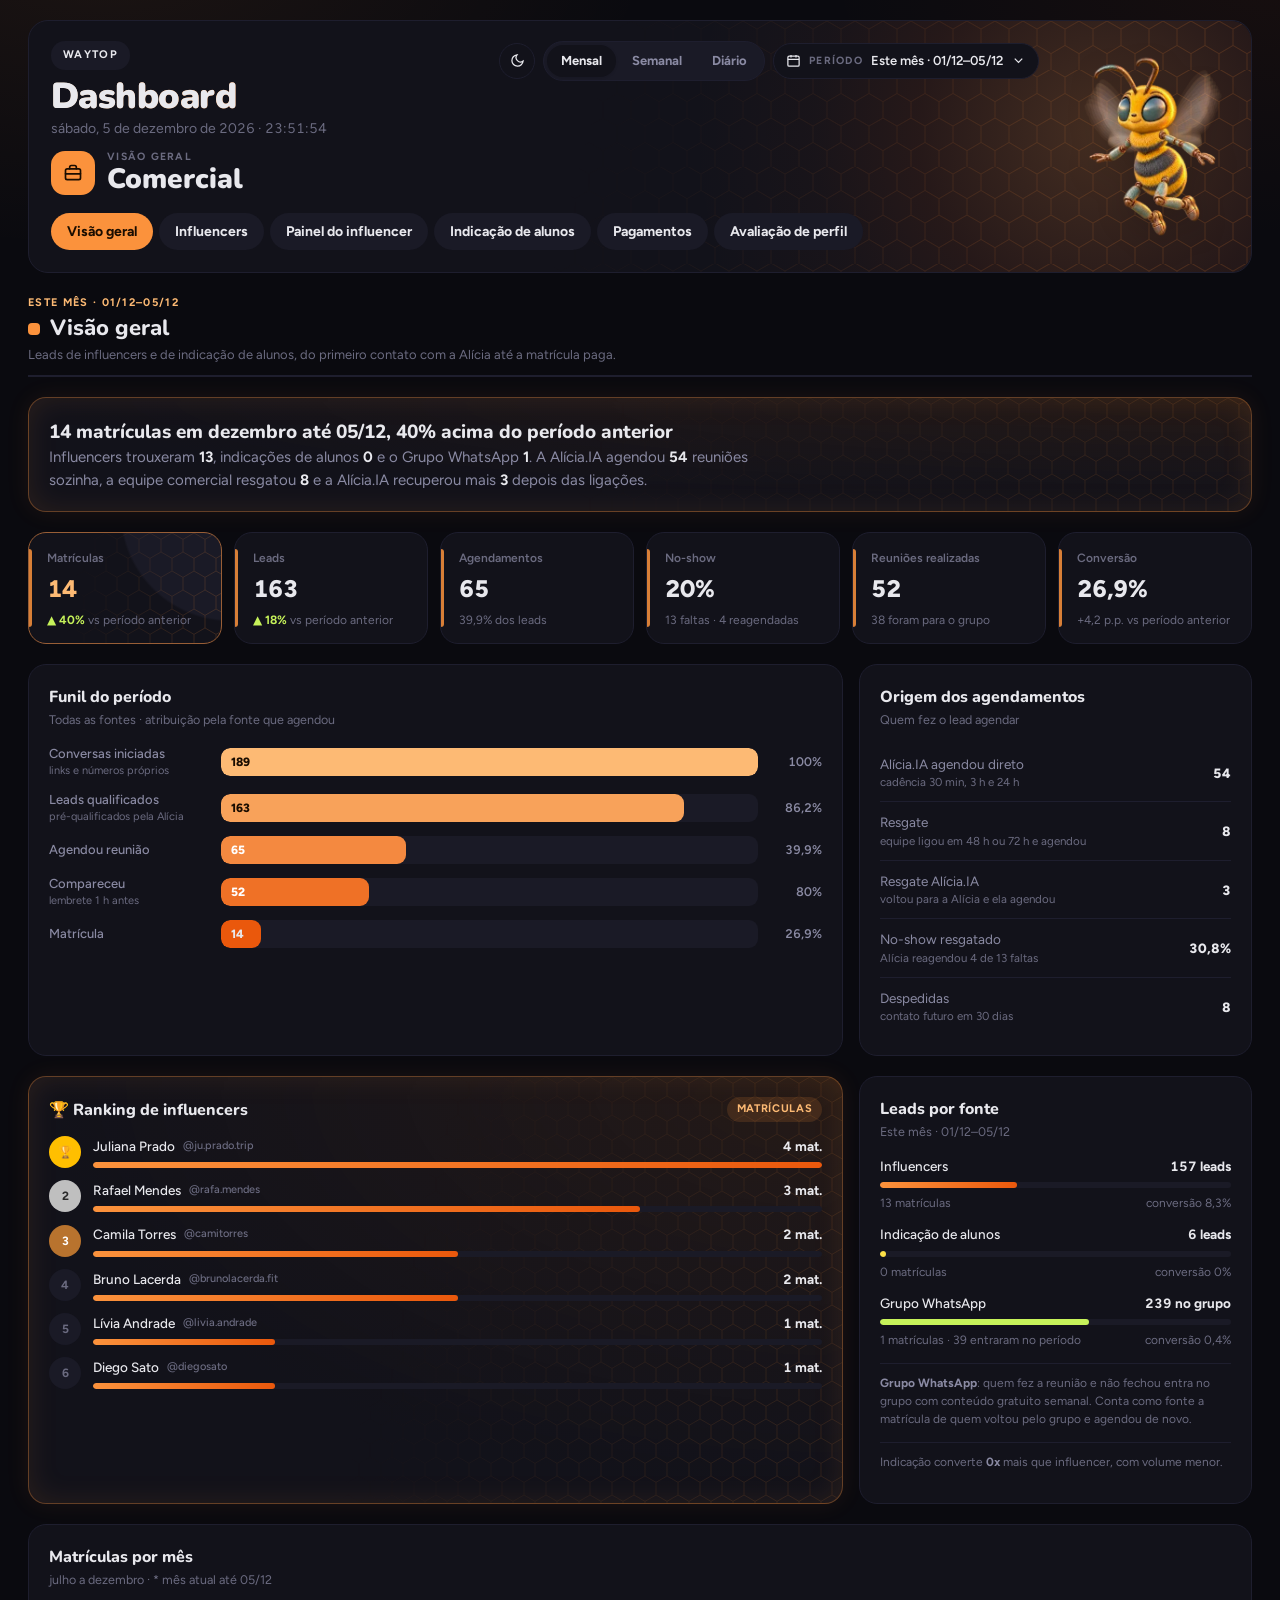
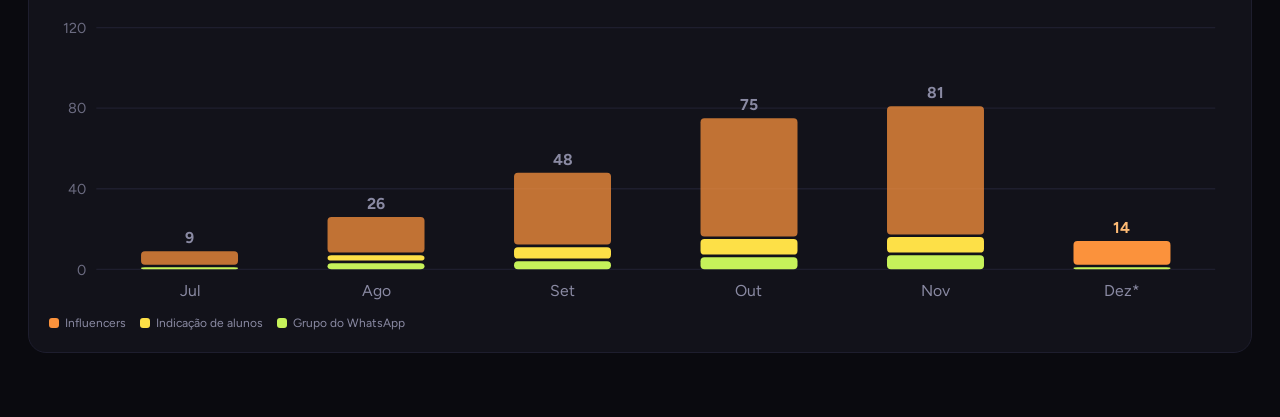
==== commit bb47f097: "Horários: alternar entre hora do post e hora do clique Co-Authored-By: Claude Opus 5.5 <noreply@anth" ====
--- a/site/index.html
+++ b/site/index.html
@@ -433,8 +433,9 @@
               <div class="rank" id="formatos"></div>
             </div>
             <div class="card">
-              <div class="card-h"><div><h2>Melhor horário de postagem</h2><p>Inícios de conversa por faixa de horário do post</p></div></div>
+              <div class="card-h"><div><h2 id="hr-tit">Melhor horário de postagem</h2><p id="hr-sub"></p></div><div class="pill-tabs" id="hr-modo"><button type="button" data-hr="post" class="on">Post</button><button type="button" data-hr="clique">Clique</button></div></div>
               <div class="rank" id="horarios"></div>
+              <p class="note" id="hr-nota"></p>
             </div>
           </div>
           <div class="card">
@@ -671,6 +672,9 @@
 ];
 const ETAPAS = ["Lead","Conversa","Agendou","Reunião","Matrícula"];
 const HORARIOS_BASE = [["07h – 09h",312],["12h – 14h",401],["18h – 20h",688],["20h – 22h",742],["22h – 00h",241]];
+// hora do clique: os cliques se espalham depois do post e avançam pela noite
+const CLIQUES_BASE = [["07h – 09h",228],["12h – 14h",347],["18h – 20h",512],["20h – 22h",698],["22h – 00h",599]];
+let HR_MODO = "post";
 const CAND = [
   {nome:"Helena Costa", h:"@helenacosta", seg:48200, eng:4.8, alc:9.1, br:93, idade:71, cat:"Viagem"},
   {nome:"Marcos Vieira", h:"@marcosvieira.dev", seg:126000, eng:1.6, alc:4.2, br:88, idade:64, cat:"Tecnologia"},
@@ -717,6 +721,7 @@
   T.equipe = Math.round(T.agend*.117); T.ia2 = Math.round(T.agend*.052); T.ia = T.agend - T.equipe - T.ia2;
   T.nsRecup = Math.round(T.ns*.33); T.desp = S(41,"desp");
   T.horarios = HORARIOS_BASE.map(([n,v])=>[n,S(v,n)]);
+  T.cliques = CLIQUES_BASE.map(([n,v])=>[n,S(v,"c"+n)]);
   return {INF, ALUNOS, T, f, days, metaSt:Math.max(1,Math.round(3*days/7)), metaRe:days>=28?1:0};
 }
 
@@ -826,7 +831,7 @@
     {n:"Cliques por story", v:nSt?Math.round(cSt/nSt):0, lbl:nSt?N(Math.round(cSt/nSt)):"–"},
     {n:"Cliques por Reels", v:nRe?Math.round(cRe/nRe):0, lbl:nRe?N(Math.round(cRe/nRe)):"–", alt:true},
   ],{pos:false});
-  rankRows("horarios", T.horarios.map(([n,v])=>({n, v, lbl:`${N(v)} conversas`})), {pos:false});
+  renderHorarios();
   statList("rede", INF.filter(i=>i.por).map(i=>{const p=INF.find(x=>x.id===i.por);return p?{l:`${p.nome} → ${i.nome}`, s:`${i.nome.split(" ")[0]} está no ${i.mes}º mês · ${i.mat} matrículas no período × R$ 50 para ${p.nome.split(" ")[0]}`, v:BRL(i.mat*50)}:null;}).filter(Boolean));
   renderCad();
 
@@ -926,6 +931,15 @@
 const rate = (a,b) => b ? a/b : 0;
 const pc = x => Math.round(x*100)+"%";
 function bestDay(id,a,b){ let best=null,bv=-1; for(let d=a; d<=b; d=addD(d,1)){ const dw=d.getDay(); const v=(dw===0?.4:dw===6?.7:1)*hash(id+"d"+d.toDateString()); if(v>bv){bv=v;best=d;} } return best; }
+function renderHorarios(){
+  const post = HR_MODO==="post", T = D.T;
+  $("hr-tit").textContent = post ? "Melhor horário de postagem" : "Horário de maior atividade do público";
+  $("hr-sub").textContent = post ? "Inícios de conversa agrupados pela hora em que o post foi publicado" : "Inícios de conversa pela hora do clique no link";
+  $("hr-nota").innerHTML = post ? "Cada conversa conta para o story ou Reels que a gerou. Responde: <b>a que horas postar</b>." : "Mostra quando o público clica e chama. Responde: <b>quando a Alícia.IA e a equipe comercial precisam estar mais atentas</b>.";
+  rankRows("horarios", (post?T.horarios:T.cliques).map(([n,v])=>({n, v, lbl:`${N(v)} conversas`})), {pos:false});
+  document.querySelectorAll("#hr-modo button").forEach(b=>b.classList.toggle("on", b.dataset.hr===HR_MODO));
+}
+document.addEventListener("click", e=>{ const b=e.target.closest("#hr-modo button"); if(!b) return; HR_MODO=b.dataset.hr; renderHorarios(); });
 function bestHour(id,a){ return [...HORARIOS_BASE].map(([n,v])=>[n,v*(.7+.6*hash(id+n+a.toDateString()))]).sort((x,y)=>y[1]-x[1])[0][0]; }
 const TIPOS = [
   {t:"Enquete nos stories", f:(n,d,h)=>`<b>${n}</b> abriu a sequência com uma enquete ("Você já pensou em estudar fora?") e colocou o link só no terceiro story. Quem votou chegou mais quente na conversa. Postou ${d}, ${h}.`},
